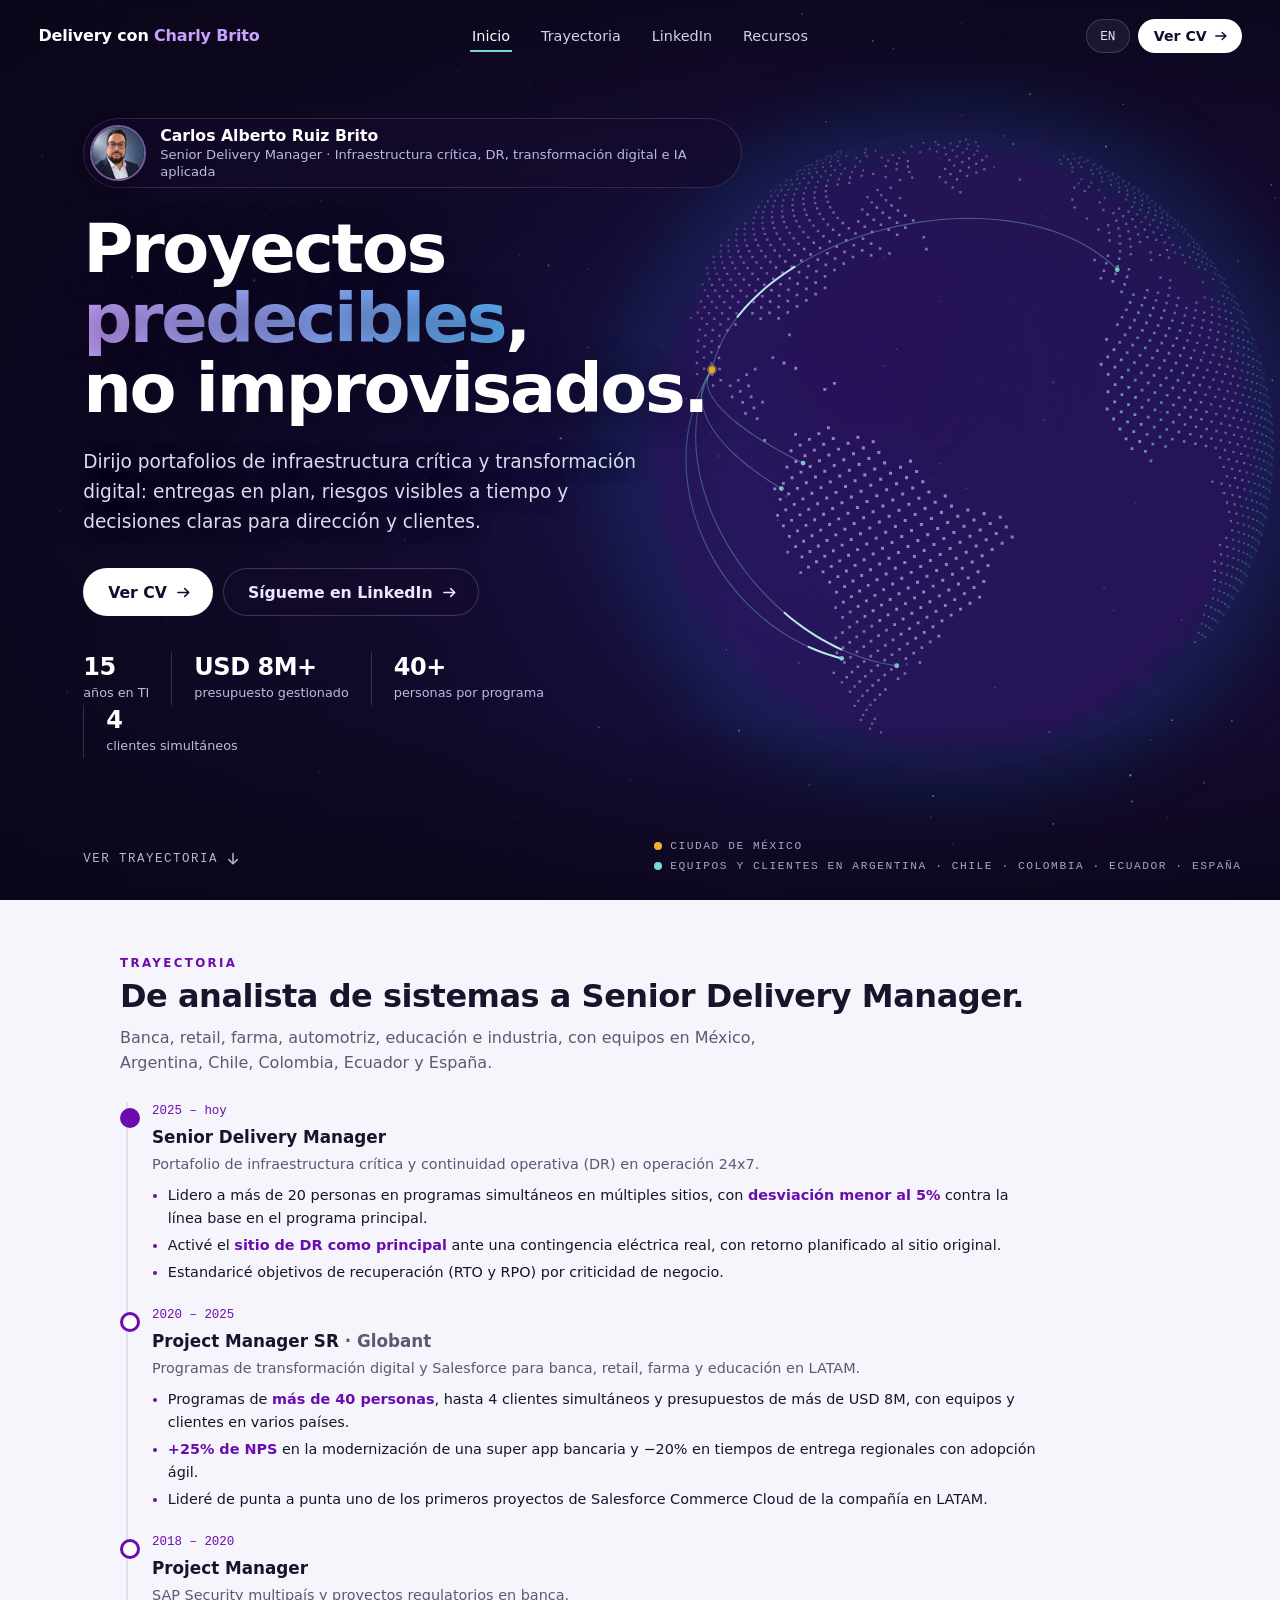
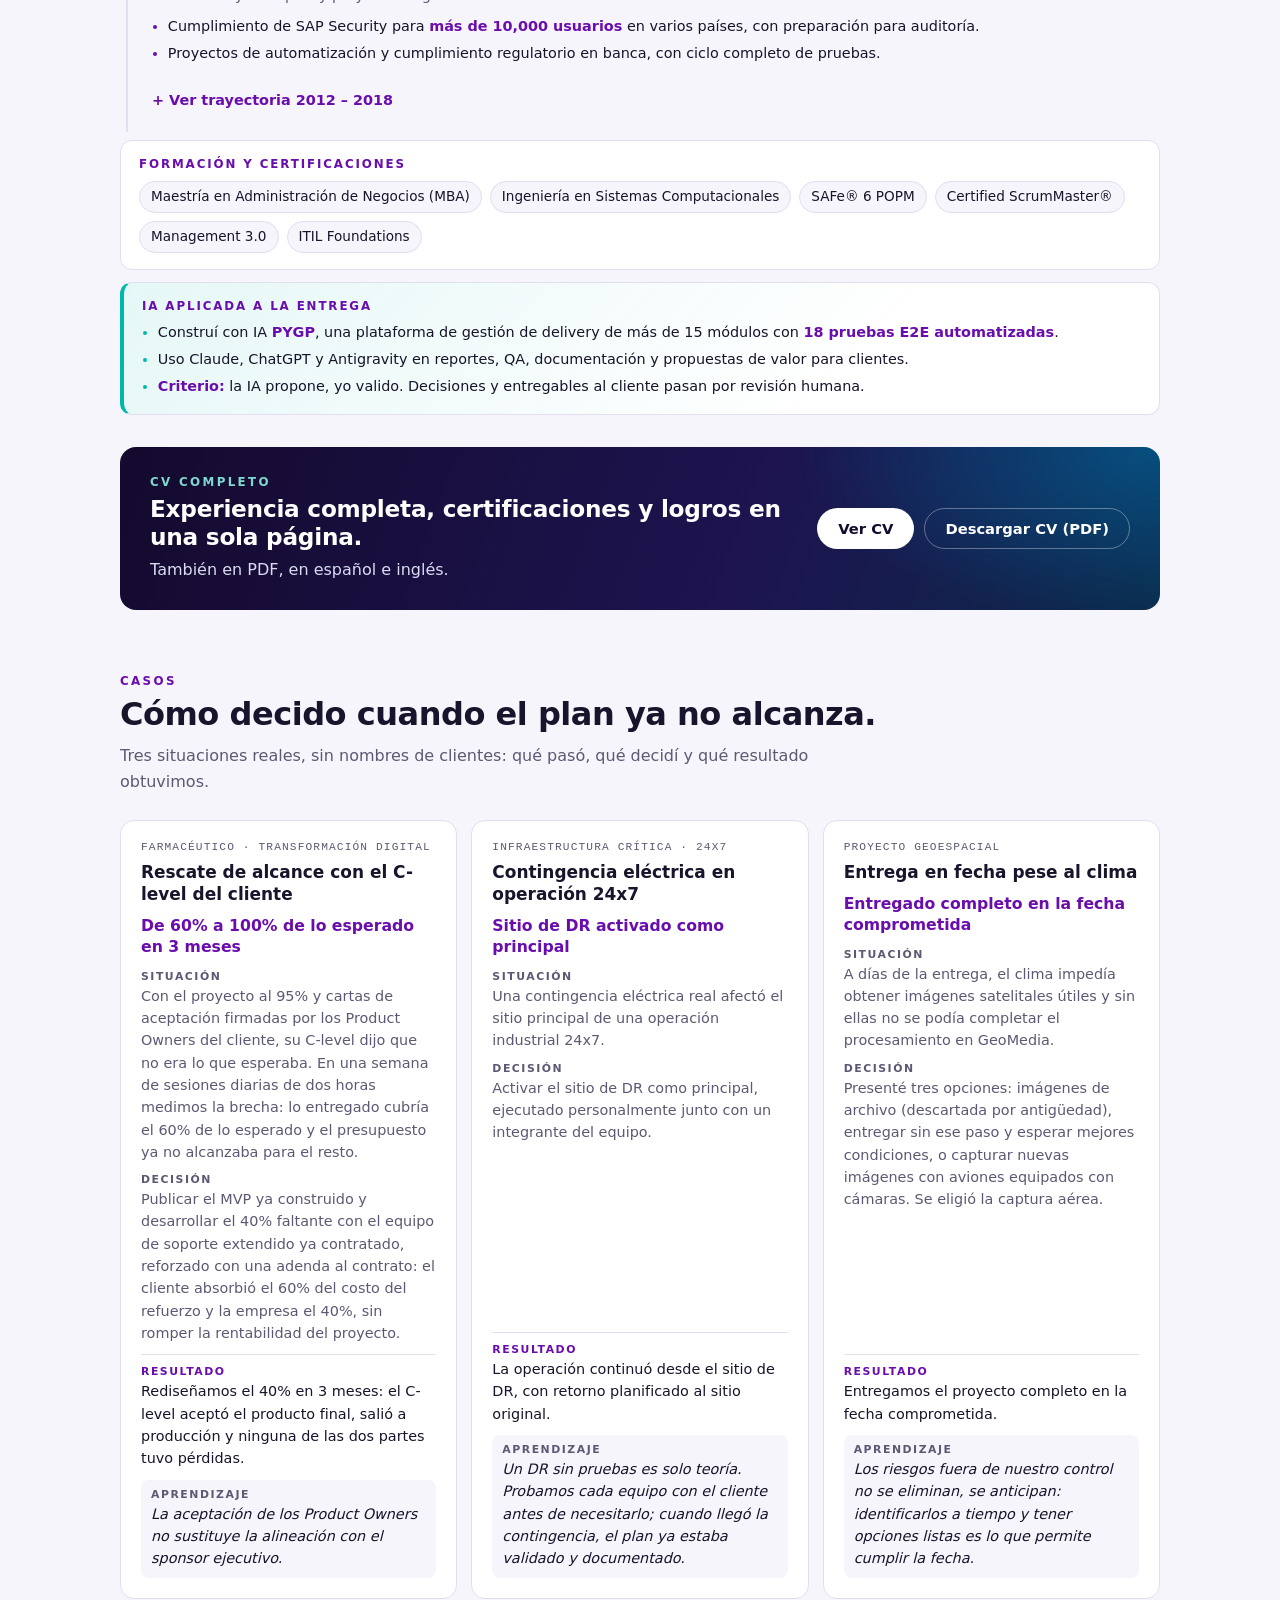
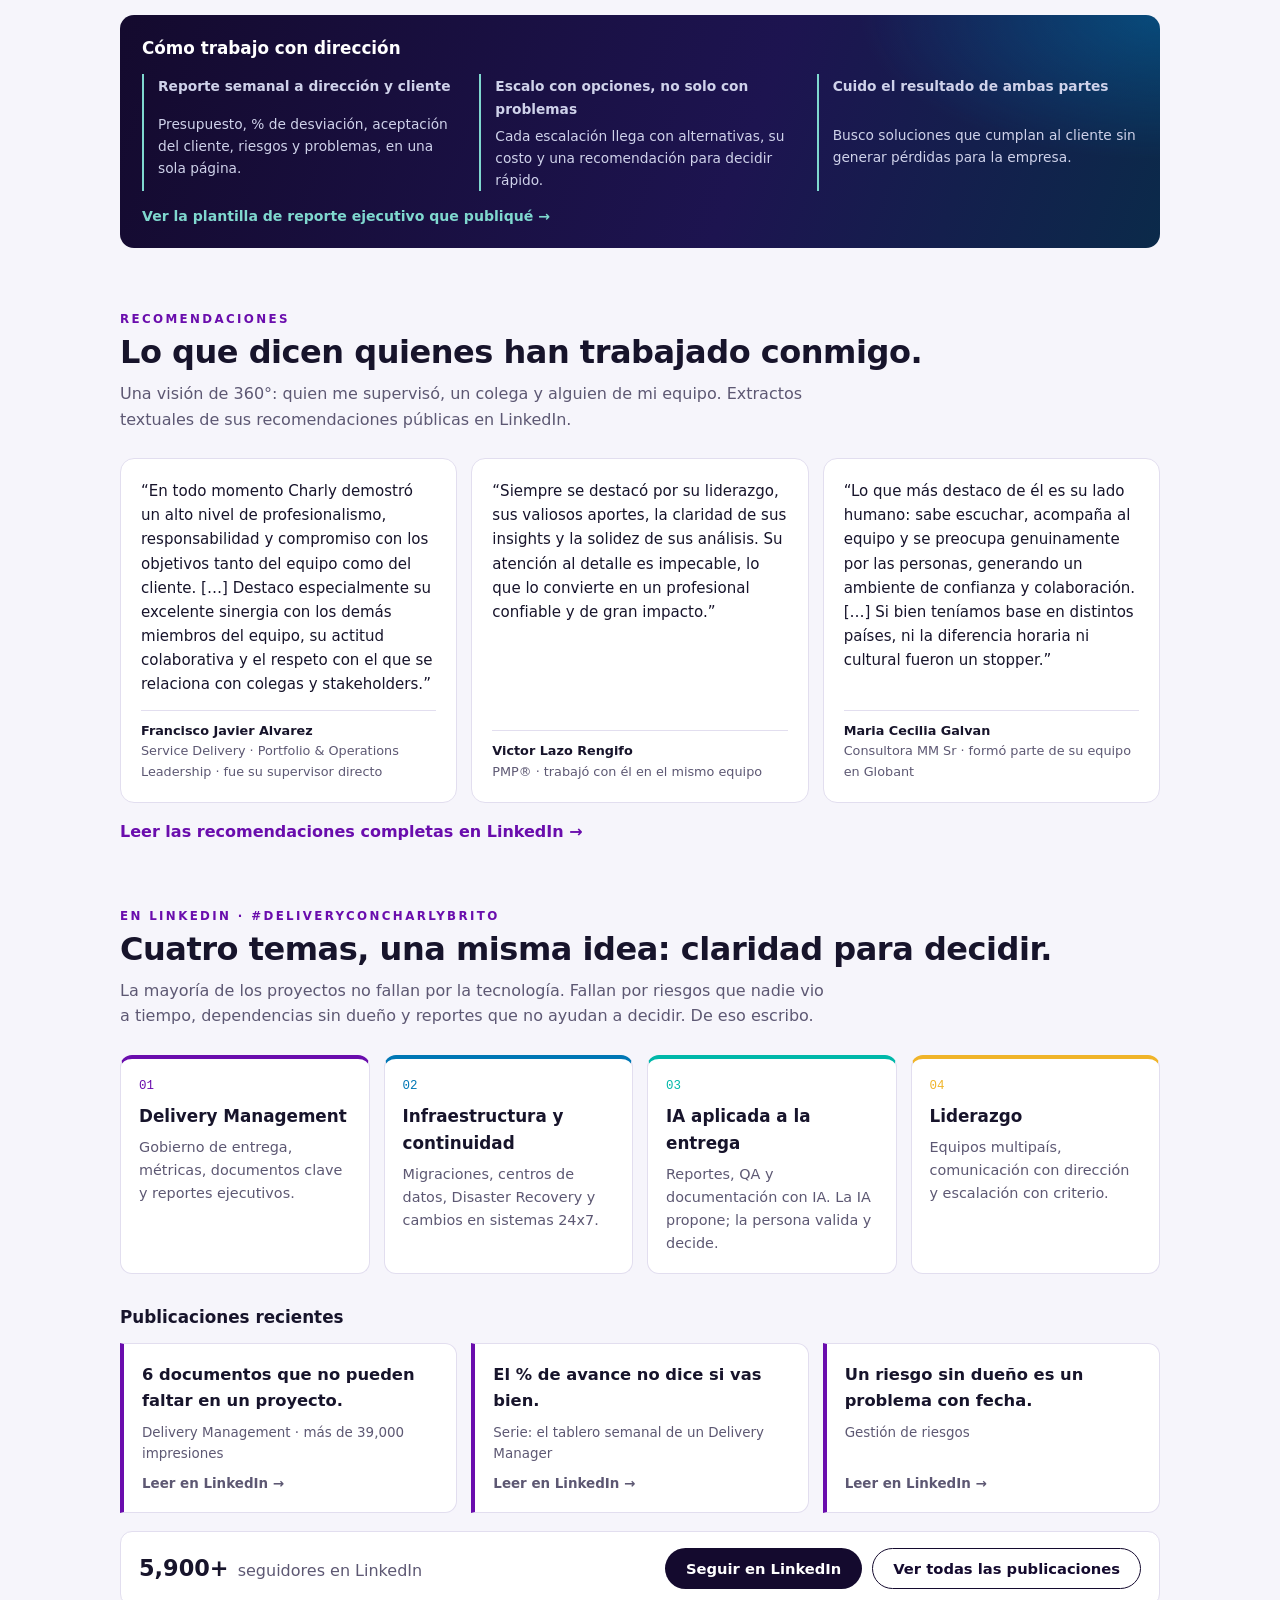
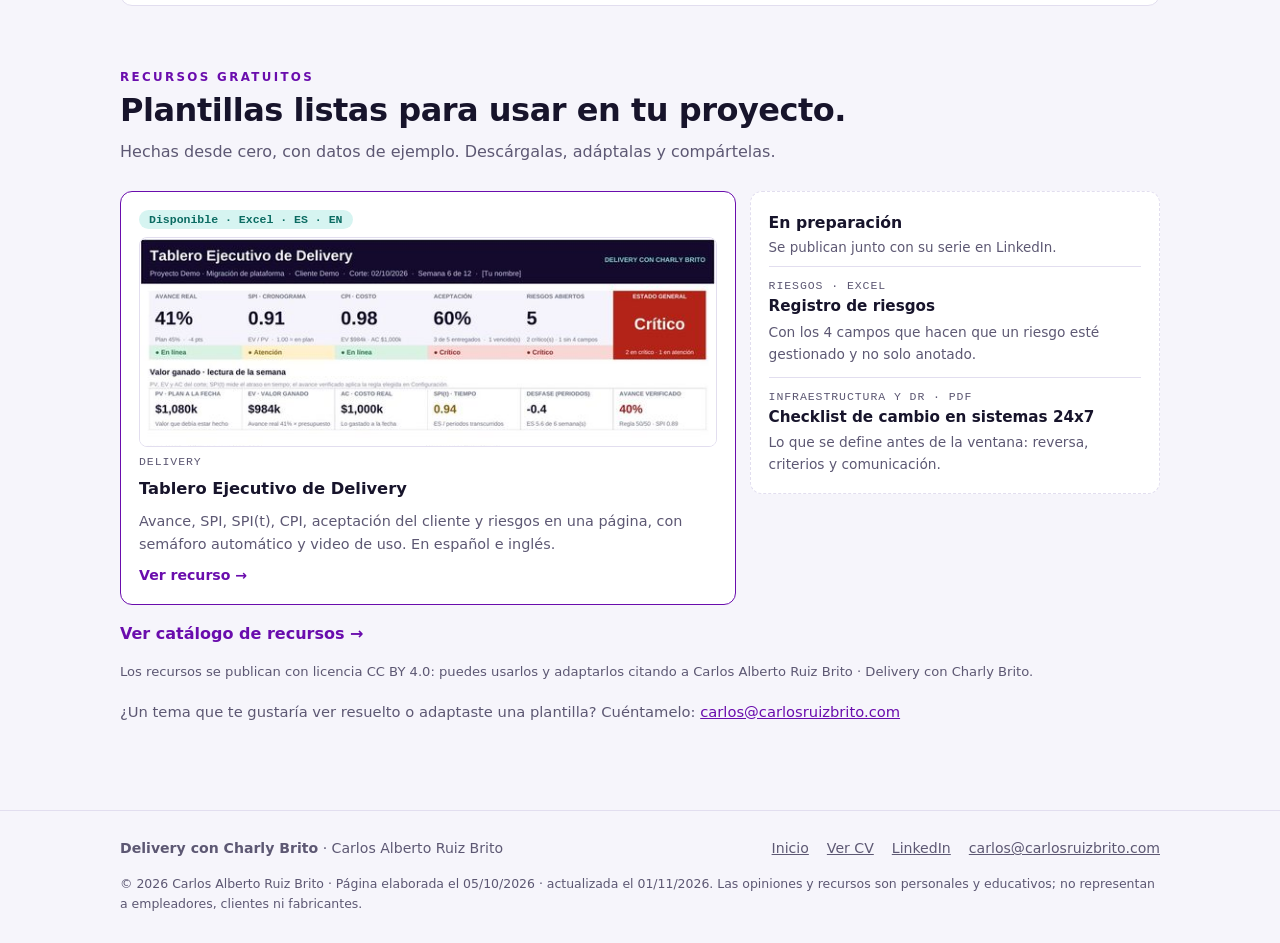
==== index.html @ 9d570eca "Inicio: enlaces directos a publicaciones recientes, seguidores 5,900+ y fechas al 01/11/2026" ====
<!doctype html>
<html lang="es">
<head>
<meta charset="utf-8">
<meta http-equiv="Content-Security-Policy" content="default-src 'self'; script-src 'self'; style-src 'self' 'unsafe-inline' https://fonts.googleapis.com; font-src https://fonts.gstatic.com; img-src 'self' data:; media-src 'self'; connect-src 'self'; object-src 'none'; base-uri 'self'; form-action 'none'; upgrade-insecure-requests">
<meta name="referrer" content="strict-origin-when-cross-origin">
<meta name="theme-color" content="#140a2e">
<meta name="viewport" content="width=device-width, initial-scale=1">
<title>Carlos Alberto Ruiz Brito · Senior Delivery Manager · Delivery con Charly Brito</title>
<meta name="description" content="Delivery con Charly Brito: prácticas de Delivery Management, infraestructura crítica e IA aplicada, por Carlos Alberto Ruiz Brito.">
<link rel="canonical" href="https://carlosruizbrito.com/">
<meta property="og:url" content="https://carlosruizbrito.com/">
<meta property="og:title" content="Carlos Alberto Ruiz Brito · Senior Delivery Manager">
<meta property="og:description" content="De analista de sistemas a Senior Delivery Manager: 15 años en TI dirigiendo infraestructura crítica, DR y transformación digital. USD 8M+ gestionados, equipos en 6 países e IA aplicada a la entrega.">
<meta property="og:type" content="website">
<meta property="og:image" content="https://carlosruizbrito.com/recursos/og-image.png">
<meta property="og:image:width" content="1200">
<meta property="og:image:height" content="627">
<meta name="twitter:card" content="summary_large_image">
<link rel="preconnect" href="https://fonts.googleapis.com"><link rel="preconnect" href="https://fonts.gstatic.com" crossorigin>
<link rel="stylesheet" href="https://fonts.googleapis.com/css2?family=Inter:wght@400;500;600;700;800&family=IBM+Plex+Mono:wght@500&display=swap">
<style>
:root{--ink:#140a2e;--ink2:#1d1450;--blue:#0b2a4a;--violet:#c9a2ff;--sky:#5fb8ff;--mint:#7fd8cf;--amber:#f0b429;
--bg:#f6f5fb;--surface:#ffffff;--fg:#17142b;--muted:#5d5873;--line:#e2deef;--accent:#6A0DAD;
--sans:"Inter",system-ui,-apple-system,"Segoe UI",sans-serif;--mono:"IBM Plex Mono",ui-monospace,Menlo,monospace}
@media (prefers-color-scheme:dark){:root:not([data-theme="light"]){--bg:#0e0a1f;--surface:#171230;--fg:#ecebf6;--muted:#a8a3c2;--line:#2b2550;--accent:#c9a2ff;color-scheme:dark}}
*{box-sizing:border-box}html[lang="es"] .en,html[lang="en"] .es{display:none!important}
body{margin:0;background:var(--bg);color:var(--fg);font-family:var(--sans);font-size:16px;line-height:1.6}
a{color:var(--accent)}
.wrap{max-width:1080px;margin:0 auto;padding-inline:20px}
.eyebrow{font:600 .74rem var(--sans);letter-spacing:.2em;text-transform:uppercase}
:focus-visible{outline:2px solid var(--amber);outline-offset:2px}
.brand{font-weight:800;letter-spacing:-.01em;color:#fff;text-decoration:none;white-space:nowrap}
.brand span{color:var(--violet)}
.ctas{display:flex;gap:10px;flex-wrap:wrap;margin-top:26px}
.btn{display:inline-block;font:600 .92rem var(--sans);padding:11px 20px;border-radius:999px;text-decoration:none;border:1px solid transparent}
.btn.p{background:#fff;color:var(--ink)}
.btn.g{border-color:rgba(255,255,255,.35);color:#fff}
.btn.d{background:var(--ink);color:#fff}
.btn.o{border-color:var(--ink);color:var(--ink)}
.cvband{margin-top:32px;display:grid;grid-template-columns:minmax(0,1fr) auto;gap:24px;align-items:center;padding:28px 30px;border-radius:16px;color:#fff;background:radial-gradient(600px 300px at 100% 0%,rgba(0,119,181,.5),transparent 60%),linear-gradient(110deg,var(--ink),var(--ink2) 60%,var(--blue))}
.sec .cvband .eyebrow{color:var(--mint)}
.cvband h3{margin:6px 0 6px;font-size:1.45rem;letter-spacing:-.01em;line-height:1.2}
.cvband p{margin:0;color:#d9dcf2;max-width:36em}
.cvband .ctas{margin-top:0;justify-content:flex-end}
@media (max-width:900px){.cvband{grid-template-columns:minmax(0,1fr);padding:22px}.cvband .ctas{justify-content:flex-start}}
.kpis{display:grid;grid-template-columns:repeat(4,minmax(0,1fr));gap:12px;margin-top:36px;position:relative}
.kpi{background:var(--surface);border:1px solid var(--line);border-radius:12px;padding:16px}
.kpi b{display:block;font-size:1.9rem;line-height:1;font-weight:800;color:var(--fg);font-variant-numeric:tabular-nums}
.kpi span{display:block;margin-top:8px;font-size:.82rem;color:var(--muted);line-height:1.35}
section{padding-block:56px 8px}
h2{font-size:clamp(1.5rem,3vw,2rem);letter-spacing:-.015em;margin:8px 0 10px;line-height:1.15}
.sec .eyebrow{color:var(--accent)}
.intro{color:var(--muted);max-width:44em;margin:0 0 26px}
.pillars{display:grid;grid-template-columns:repeat(4,minmax(0,1fr));gap:14px}
.pill{background:var(--surface);border:1px solid var(--line);border-top:4px solid var(--c);border-radius:12px;padding:18px}
.pill .n{font-family:var(--mono);font-size:.78rem;color:var(--c)}
.pill h3{margin:6px 0 6px;font-size:1.05rem}
.pill p{margin:0;font-size:.9rem;color:var(--muted)}
.tl{display:grid;border-left:2px solid var(--line);margin-left:6px}
.tl article{position:relative;padding:0 0 22px 24px}
.tl article::before{content:"";position:absolute;left:-8px;top:6px;width:14px;height:14px;border-radius:50%;background:var(--surface);border:3px solid var(--accent)}
.tl article:first-child::before{background:var(--accent)}
.tl .d{font-family:var(--mono);font-size:.78rem;color:var(--accent)}
.tl h3{margin:2px 0;font-size:1.05rem}
.tl p{margin:0;font-size:.9rem;color:var(--muted)}
.wins{display:grid;grid-template-columns:repeat(3,minmax(0,1fr));gap:12px;margin-top:22px}
.win{background:var(--surface);border:1px solid var(--line);border-radius:12px;padding:16px}
.win b{display:block;font-size:1.5rem;font-weight:800;color:var(--accent)}
.win span{font-size:.88rem;color:var(--muted)}
.tools{display:grid;grid-template-columns:repeat(3,minmax(0,1fr));gap:14px}
.tool{background:var(--surface);border:1px solid var(--line);border-radius:12px;padding:18px;display:flex;flex-direction:column;gap:8px}
.tag{align-self:flex-start;font:600 .72rem var(--mono);border-radius:999px;padding:3px 10px;background:rgba(240,180,41,.18);color:#8a5d00}
@media (prefers-color-scheme:dark){:root:not([data-theme="light"]) .tag{color:var(--amber)}}
.tool h3{margin:0;font-size:1.02rem}
.tool p{margin:0;font-size:.9rem;color:var(--muted);flex:1}
.tool.live{text-decoration:none;color:inherit;border-color:var(--accent);transition:transform .15s,box-shadow .15s}
.tool.live:hover{transform:translateY(-2px);box-shadow:0 10px 24px rgba(20,10,46,.12)}
.tag.ok{background:rgba(0,184,169,.16);color:#0b6b62}
@media (prefers-color-scheme:dark){:root:not([data-theme="light"]) .tag.ok{color:var(--mint)}}
.thumb{width:100%;height:150px;object-fit:cover;object-position:top;border-radius:8px;border:1px solid var(--line)}
.more{font-weight:600;font-size:.88rem;color:var(--accent)}
.topic{font:500 .72rem var(--mono);color:var(--muted);text-transform:uppercase;letter-spacing:.08em}
.allres{margin:16px 0 0;font-weight:600}.allres a{text-decoration:none}
.lic{font-size:.82rem;color:var(--muted);margin-top:14px}
.together{background:linear-gradient(120deg,var(--ink),var(--ink2) 60%,var(--blue));color:#fff;border-radius:16px;padding:32px;display:grid;grid-template-columns:minmax(0,1.3fr) minmax(0,1fr);gap:28px;align-items:center}
.together h2{color:#fff}
.together p{color:#d9dcf2;margin:0}
.together ul{margin:0;padding-left:1.1em;color:#d9dcf2;display:grid;gap:6px}
.posts{display:grid;grid-template-columns:repeat(3,minmax(0,1fr));gap:14px}
.post{background:var(--surface);border:1px solid var(--line);border-left:4px solid var(--accent);border-radius:0 12px 12px 0;padding:18px;text-decoration:none;color:var(--fg);display:flex;flex-direction:column;gap:8px}
.post:hover{border-color:var(--accent)}
.post q{font-weight:700;font-size:1.02rem;quotes:none}
.post span{font-size:.84rem;color:var(--muted)}
.post .go{margin-top:auto;font-weight:600;color:var(--accent)}
.follow{margin-top:18px;display:flex;flex-wrap:wrap;gap:12px 20px;align-items:center;justify-content:space-between;background:var(--surface);border:1px solid var(--line);border-radius:12px;padding:16px 18px}
.follow p{margin:0;color:var(--muted)}.follow b{font-size:1.4rem;color:var(--fg);margin-right:4px}.follow .ctas{margin-top:0}
@media (prefers-color-scheme:dark){:root:not([data-theme="light"]) .btn.d{background:var(--violet);color:var(--ink)}:root:not([data-theme="light"]) .btn.o{border-color:var(--violet);color:var(--violet)}}
footer{margin-top:64px;border-top:1px solid var(--line)}
footer .wrap{padding-block:26px;display:flex;flex-wrap:wrap;gap:14px 28px;justify-content:space-between;align-items:center;font-size:.88rem;color:var(--muted)}
footer nav{display:flex;gap:18px;flex-wrap:wrap}
footer a{color:var(--muted)}
footer a:hover{color:var(--accent)}
.legal{width:100%;font-size:.78rem}
.sub{font-size:1.05rem;margin:30px 0 12px}
.collab{margin-top:18px;font-size:.92rem;color:var(--muted)}
details.older{margin:0;padding:0 0 6px 24px;position:relative}
details.older summary{cursor:pointer;font-weight:600;font-size:.9rem;color:var(--accent);list-style:none;padding:2px 0 14px}
details.older summary::-webkit-details-marker{display:none}
details.older summary::before{content:"+ "}
details.older[open] summary::before{content:"– "}
details.older article{padding-left:0}
details.older article::before{left:-32px}
@media (max-width:900px){
 section{padding-block:36px 4px;scroll-margin-top:58px}
 .kpis{gap:8px;margin-top:16px}
 .kpi{padding:12px}.kpi b{font-size:1.45rem}.kpi span{font-size:.76rem}
 .intro{margin-bottom:16px;font-size:.95rem}
 .hs{display:grid!important;grid-auto-flow:column;grid-auto-columns:82%;grid-template-columns:none!important;overflow-x:auto;scroll-snap-type:x mandatory;gap:12px;padding-bottom:10px;margin-inline:-20px;padding-inline:20px;scroll-padding-inline:20px;scrollbar-width:thin}
 .hs>*{scroll-snap-align:start}
 .hs+.swipe,.swipe{display:block}
 .cvband h3{font-size:1.15rem}
 footer{margin-top:40px}
}
@media (max-width:900px){.together{grid-template-columns:minmax(0,1fr)}.kpis{grid-template-columns:repeat(2,minmax(0,1fr))}.pillars{grid-template-columns:repeat(2,minmax(0,1fr))}.tools,.posts,.wins{grid-template-columns:minmax(0,1fr)}}
@media (max-width:480px){.pillars{grid-template-columns:minmax(0,1fr)}}

/* Transiciones entre páginas (View Transitions) · respeta "reducir movimiento" */
@media (prefers-reduced-motion:no-preference){
@view-transition{navigation:auto}
::view-transition-old(root),::view-transition-new(root){animation-duration:.28s}
::view-transition-group(marca),::view-transition-group(tablero){animation-duration:.38s;animation-timing-function:cubic-bezier(.2,.7,.2,1)}
}
.brand{view-transition-name:marca}
.thumb[src$="tablero-miniatura.jpg"],.thumb[src$="tablero-miniatura-en.jpg"],.thumb[src$="tablero-vista-previa.jpg"],.thumb[src$="tablero-vista-previa-en.jpg"]{view-transition-name:tablero}
/* Aparición de secciones al hacer scroll (solo con JS y sin "reducir movimiento") */
@media (prefers-reduced-motion:no-preference){
html.rv .sec{opacity:0;transform:translateY(12px);transition:opacity .45s ease,transform .45s ease}
html.rv .sec.vis{opacity:1;transform:none}
}

/* Navegación única del sitio: página actual marcada */
.mnav{display:none}
@media (max-width:900px){
 .mnav{display:flex;gap:8px;position:sticky;top:0;z-index:20;overflow-x:auto;padding:10px 16px;background:rgba(20,10,46,.94);backdrop-filter:blur(8px);scrollbar-width:none}
 .mnav::-webkit-scrollbar{display:none}
 .mnav a{flex:none;font:600 .85rem var(--sans);color:#e6e3ff;text-decoration:none;padding:7px 14px;border-radius:999px;border:1px solid rgba(255,255,255,.22)}
 .mnav a.cvb{background:#fff;color:var(--ink);border-color:#fff}
 .mnav a[aria-current]{background:rgba(127,216,207,.18);border-color:var(--mint);color:#fff}
 .mnav a.cvb[aria-current]{background:#fff;color:var(--ink);box-shadow:0 0 0 2px var(--mint)}
}

/* Recursos: disponibles destacados + lista compacta "En preparación" */
.resgrid{display:grid;grid-template-columns:minmax(0,1.5fr) minmax(0,1fr);gap:14px;align-items:start}
.feat{display:grid;grid-template-columns:repeat(auto-fit,minmax(260px,1fr));gap:14px}
.feat .thumb{height:210px}
.soon{background:var(--surface);border:1px dashed var(--line);border-radius:12px;padding:18px 18px 6px}
.soon h3{margin:0 0 2px;font-size:.98rem}
.soon .note{margin:0 0 8px;font-size:.84rem;color:var(--muted)}
.soon ul{list-style:none;margin:0;padding:0}
.soon li{padding:12px 0;border-top:1px solid var(--line);display:grid;gap:2px}
.soon li b{font-size:.95rem}
.soon li .d{font-size:.86rem;color:var(--muted)}
@media (max-width:900px){.resgrid{grid-template-columns:minmax(0,1fr)}}
.skip{position:absolute;left:12px;top:-60px;z-index:100;background:#fff;color:#140a2e;font-weight:700;padding:10px 14px;border-radius:8px;text-decoration:none}.skip:focus{top:12px}
a,button{touch-action:manipulation}

/* ===== Hero a pantalla completa · globo de entrega ===== */
.hero{position:relative;min-height:100svh;display:flex;flex-direction:column;overflow:hidden;color:#fff;background:radial-gradient(120% 90% at 50% 55%,#1d1450 0%,#140a2e 52%,#0a0618 100%)}
@supports not (min-height:100svh){.hero{min-height:100vh}}
.globe{position:absolute;inset:0;width:100%;height:100%;display:block;pointer-events:none}
.hero-shade{position:absolute;inset:0;pointer-events:none;background:radial-gradient(ellipse 44% 30% at 50% 50%,rgba(10,6,24,.66),rgba(10,6,24,0) 72%),linear-gradient(180deg,rgba(10,6,24,.6),rgba(10,6,24,0) 16%,rgba(10,6,24,0) 78%,rgba(10,6,24,.75))}
.topbar{position:relative;z-index:3;display:flex;align-items:center;height:72px;padding-inline:clamp(20px,3vw,40px)}
.navlinks{position:absolute;left:50%;top:50%;transform:translate(-50%,-50%);display:flex;align-items:center;gap:clamp(18px,2.1vw,30px)}
.navlinks a{font:500 .9rem var(--sans);color:#cfd2ea;text-decoration:none;padding:8px 2px;transition:color .18s ease,box-shadow .18s ease}
.navlinks a:hover{color:#fff}
.navlinks a[aria-current]{color:#fff;box-shadow:inset 0 -2px 0 var(--mint)}
.nav-actions{margin-left:auto;display:flex;align-items:center;gap:8px}
.lang{height:34px;min-width:44px;padding:0 12px;border-radius:999px;background:rgba(255,255,255,.06);border:1px solid rgba(255,255,255,.16);color:#e6e3ff;font:500 .8rem var(--mono);cursor:pointer;transition:background-color .18s ease,border-color .18s ease}
.lang:hover{background:rgba(255,255,255,.12);border-color:rgba(255,255,255,.28)}
.cta{display:inline-flex;align-items:center;justify-content:center;gap:8px;font:600 .88rem var(--sans);text-decoration:none;white-space:nowrap;border-radius:999px;border:1px solid transparent;cursor:pointer;transition:background-color .18s ease,border-color .18s ease,transform .16s cubic-bezier(.2,.8,.2,1)}
.cta:active{transform:scale(.97)}
.cta-sm{height:34px;padding:0 14px 0 15px}
.cta-lg{height:48px;padding:0 22px 0 24px;font-size:.98rem;gap:10px}
.cta-light{background:#fff;color:var(--ink)}
.cta-light:hover{background:#ece6ff}
.cta-ghost{background:rgba(20,10,46,.55);color:#ece9ff;border-color:rgba(255,255,255,.18);-webkit-backdrop-filter:blur(6px);backdrop-filter:blur(6px)}
.cta-ghost:hover{background:rgba(20,10,46,.78);border-color:rgba(255,255,255,.32)}
.arw{width:12px;height:10px;flex:none;display:block}
.cta-lg .arw{width:13px;height:11px}
.burger{display:none;width:44px;height:36px;align-items:center;justify-content:center;border-radius:999px;background:rgba(255,255,255,.06);border:1px solid rgba(255,255,255,.16);cursor:pointer;padding:0}
.burger span{display:block;width:16px;height:1.5px;background:#ececf6;border-radius:2px;position:relative}
.burger span::before,.burger span::after{content:"";position:absolute;left:0;width:16px;height:1.5px;background:#ececf6;border-radius:2px}
.burger span::before{top:-5px}.burger span::after{top:5px}
.menu{display:none}
@keyframes menuIn{from{opacity:0;transform:translateY(-6px) scale(.985)}to{opacity:1;transform:none}}
.hero-inner{position:relative;z-index:2;flex:1;display:flex;flex-direction:column;align-items:center;justify-content:center;text-align:center;padding:12px 20px 104px}
.byline{display:inline-flex;align-items:center;gap:10px;margin:0 0 26px;padding:4px 16px 4px 4px;border-radius:999px;background:rgba(20,10,46,.6);border:1px solid rgba(255,255,255,.13);font-size:.85rem;color:#cfd2ea;-webkit-backdrop-filter:blur(6px);backdrop-filter:blur(6px)}
.byline img{width:30px;height:30px;border-radius:50%;object-fit:cover;flex:none}
.byline b{color:#fff;font-weight:600}
.hero h1{margin:0;font-weight:700;font-size:clamp(2.6rem,1.1rem + 5.2vw,6.1rem);line-height:1.02;letter-spacing:-.035em;text-shadow:0 2px 30px rgba(10,6,24,.5)}
.hero h1 em{font-style:normal;background:linear-gradient(90deg,var(--violet),var(--sky));-webkit-background-clip:text;background-clip:text;color:transparent}
.ln,.ln-i{display:block}
.hero .sub{margin:24px auto 0;max-width:36em;font-size:clamp(1rem,.92rem + .3vw,1.18rem);line-height:1.6;color:#d9dcf2;text-shadow:0 1px 16px rgba(10,6,24,.6)}
.hero .ctas{margin-top:32px;display:flex;gap:10px;justify-content:center;flex-wrap:wrap}
.hero-foot{position:absolute;z-index:2;left:20px;right:20px;bottom:24px;margin:0;display:flex;justify-content:center;align-items:center;gap:8px 18px;flex-wrap:wrap;font:500 .7rem var(--mono);letter-spacing:.14em;text-transform:uppercase;color:rgba(217,220,242,.75)}
.hero-foot span{display:inline-flex;align-items:center;gap:8px}
.hero-foot i{width:8px;height:8px;border-radius:50%;flex:none}
.hero-foot .h i{background:var(--amber)}.hero-foot .c i{background:var(--mint)}
@media (max-width:1000px){
 .navlinks,.nav-actions .navcv{display:none}
 .burger{display:inline-flex}
 .menu{position:absolute;top:64px;right:clamp(20px,3vw,40px);width:min(320px,calc(100vw - 40px));background:rgba(14,9,32,.92);-webkit-backdrop-filter:blur(20px);backdrop-filter:blur(20px);border:1px solid rgba(255,255,255,.1);border-radius:18px;padding:8px;flex-direction:column;box-shadow:0 24px 60px rgba(0,0,0,.55);transform-origin:top right;z-index:6}
 .menu.open{display:flex;animation:menuIn .18s ease both}
 .menu a{color:#e6e3ff;text-decoration:none;font:500 .98rem var(--sans);padding:12px 14px;border-radius:12px;transition:background-color .18s ease}
 .menu a:hover,.menu a[aria-current]{background:rgba(255,255,255,.07);color:#fff}
 .menu .divider{height:1px;background:rgba(255,255,255,.09);margin:6px 12px}
 .menu .m-cv{display:flex;align-items:center;justify-content:center;gap:9px;background:#fff;color:var(--ink);margin:4px 4px 2px;font-weight:600}
 .menu .m-cv:hover{background:#ece6ff;color:var(--ink)}
}
@media (max-width:560px){
 .topbar{height:60px}
 .brand{font-size:.95rem}
 .menu{top:54px;left:16px;right:16px;width:auto}
 .hero-inner{padding:8px 20px 112px}
 .byline{font-size:.78rem;margin-bottom:20px}
 .hero h1{font-size:clamp(2.1rem,calc((100vw - 40px)/8.4),3.4rem);line-height:1.04;letter-spacing:-.03em}
 .hero .sub{margin-top:18px}
 .hero .sub br{display:none}
 .hero .ctas{margin-top:26px;width:100%;max-width:340px}
 .hero .ctas .cta-lg{flex:1 1 100%;height:50px}
 .hero-foot{bottom:18px;gap:6px 14px;font-size:.64rem;letter-spacing:.1em}
}
@media (max-height:520px) and (orientation:landscape){
 .hero-inner{padding-bottom:64px}.byline{display:none}.hero-foot{display:none}
 .hero h1{font-size:clamp(1.9rem,5.2vw,2.6rem)}
 .hero-inner{padding-top:12px}
}
@media (max-width:360px){.brand{font-size:.84rem}.nav-actions{gap:6px}.lang{min-width:40px;padding:0 10px}.burger{width:40px}.topbar{padding-inline:14px}}


/* Composición: escritorio asimétrico (texto a la izquierda, globo completo a la derecha); tablet y celular centrados */
.hero-foot .short{display:none}
.hero .sub{text-wrap:pretty}
.hero h1{text-wrap:balance}
@media (min-width:1001px){
 .hero-shade{background:linear-gradient(90deg,rgba(10,6,24,.78) 0%,rgba(10,6,24,.5) 34%,rgba(10,6,24,0) 58%),linear-gradient(180deg,rgba(10,6,24,.55),rgba(10,6,24,0) 16%,rgba(10,6,24,0) 80%,rgba(10,6,24,.7))}
 .hero-inner{align-items:flex-start;text-align:left;width:min(780px,58vw);padding:0 0 96px clamp(40px,6.5vw,104px)}
 .hero h1{font-size:clamp(3.4rem,1rem + 4.1vw,5.8rem)}
 .hero .sub{margin-left:0;max-width:31em}
 .hero .ctas{justify-content:flex-start}
 .hero-foot{left:auto;right:clamp(20px,3vw,40px);bottom:28px;flex-direction:column;align-items:flex-start;gap:8px}
}
@media (max-width:1000px){
 .hero-inner{justify-content:flex-start;padding-top:clamp(28px,7vh,80px)}
 .hero-shade{background:linear-gradient(180deg,rgba(10,6,24,.55),rgba(10,6,24,.35) 40%,rgba(10,6,24,0) 62%,rgba(10,6,24,.55))}
}
@media (max-width:560px){
 .byline{border-radius:18px;padding:5px 14px 5px 5px;text-align:left}
 .byline .who{display:flex;flex-direction:column;line-height:1.25}
 .byline .sep{display:none}
 .byline .role{font-size:.74rem;color:#b9bce0}
 .hero-foot .long{display:none}.hero-foot .short{display:inline}
 .hero-foot{flex-wrap:nowrap;font-size:.68rem}
}


/* Línea de nombre en dos niveles y cifras clave dentro del hero */
.byline{border-radius:20px;padding:5px 18px 5px 5px;text-align:left}
.byline .who{display:flex;flex-direction:column;line-height:1.3}
.byline .role{font-size:.78rem;color:#b9bce0}
.byline{gap:14px;padding:6px 22px 6px 6px;border-radius:999px}
.byline img{width:56px;height:56px;border:2px solid rgba(201,162,255,.55);box-shadow:0 4px 16px rgba(10,6,24,.5)}
.byline b{font-size:.98rem}
.byline .role{font-size:.82rem}
@media (max-width:560px){.byline{gap:12px;padding:5px 16px 5px 5px}.byline img{width:48px;height:48px}.byline b{font-size:.9rem}.byline .role{font-size:.76rem}}
.stats{display:flex;flex-wrap:wrap;gap:0;margin:36px 0 0;padding:0}
.stats div{padding:2px 22px;border-left:1px solid rgba(255,255,255,.16)}
.stats div:first-child{border-left:0}
.stats dt{font:700 1.5rem/1.1 var(--sans);color:#fff;font-variant-numeric:tabular-nums;letter-spacing:-.02em}
.stats dd{margin:2px 0 0;font-size:.8rem;color:#b9bce0;white-space:nowrap}
@media (min-width:1001px){.stats div:first-child{padding-left:0}}
@media (max-width:1000px){.stats{justify-content:center;padding:12px 6px;border-radius:16px;background:rgba(14,9,32,.72);border:1px solid rgba(255,255,255,.12);-webkit-backdrop-filter:blur(8px);backdrop-filter:blur(8px)}}
@media (max-width:400px){.byline .spec{display:none}}
@media (max-width:560px){
 .stats{display:grid;grid-template-columns:repeat(2,minmax(0,1fr));row-gap:12px;width:100%;max-width:360px;margin-top:22px}
 .stats div{padding:0 6px;text-align:center}
 .stats div:nth-child(3){border-left:0}
 .stats dt{font-size:1.25rem}.stats dd{font-size:.74rem;white-space:normal;line-height:1.25}
 .hero-foot{display:none}
 .hero-inner{padding-bottom:40px}
}
html.anim .stats{opacity:0}
html.anim.go .stats{animation:liftIn .6s var(--e-soft) .66s both}
@media (prefers-reduced-motion:reduce){html.anim .stats{opacity:1}}


/* Trayectoria en la misma página: logros por rol y credenciales */
.tl h3 .org{font-weight:600;color:var(--muted)}
.tl .ach{margin:8px 0 0;padding-left:1.1em;display:grid;gap:4px;font-size:.9rem;color:var(--fg);max-width:62em}
.tl .ach li::marker{color:var(--accent)}
.tl .ach b{color:var(--accent);font-weight:700}
.creds{margin-top:8px;padding:16px 18px;background:var(--surface);border:1px solid var(--line);border-radius:12px;display:flex;flex-wrap:wrap;align-items:center;gap:10px 18px}
.creds-t{margin:0;font:600 .74rem var(--sans);letter-spacing:.16em;text-transform:uppercase;color:var(--accent)}
.creds ul{list-style:none;margin:0;padding:0;display:flex;flex-wrap:wrap;gap:8px}
.creds li{font-size:.85rem;padding:4px 11px;border:1px solid var(--line);border-radius:999px;background:var(--bg)}
.aiband{margin-top:12px;padding:16px 18px;border-radius:12px;background:linear-gradient(135deg,rgba(0,184,169,.10),transparent 70%),var(--surface);border:1px solid var(--line);border-left:4px solid #00B8A9}
.aiband ul{margin:8px 0 0;padding-left:1.1em;display:grid;gap:4px;font-size:.9rem}
.aiband li::marker{color:#00B8A9}.aiband b{color:var(--accent)}
/* Indicador para bajar a la trayectoria */
.scrollcue{position:absolute;z-index:2;left:clamp(40px,6.5vw,104px);bottom:28px;display:inline-flex;align-items:center;gap:8px;font:500 .78rem var(--mono);letter-spacing:.12em;text-transform:uppercase;color:rgba(217,220,242,.82);text-decoration:none;padding:6px 0}
.scrollcue:hover{color:#fff}
.scrollcue svg{width:14px;height:14px}
@media (prefers-reduced-motion:no-preference){.scrollcue svg{animation:cue 2.4s ease-in-out 2.4s infinite}}
@keyframes cue{0%,60%,100%{transform:none}30%{transform:translateY(3px)}}
@media (max-width:1000px){.scrollcue{left:50%;transform:translateX(-50%);bottom:16px}}
@media (max-height:520px) and (orientation:landscape){.scrollcue{display:none}}
html.anim .scrollcue{opacity:0}
html.anim.go .scrollcue{animation:fadeIn .5s ease .7s both}
@media (prefers-reduced-motion:reduce){html.anim .scrollcue{opacity:1}}


/* Casos, trabajo con dirección y recomendaciones */
.cases{display:grid;grid-template-columns:repeat(3,minmax(0,1fr));gap:14px}
.case{background:var(--surface);border:1px solid var(--line);border-radius:14px;padding:20px;display:flex;flex-direction:column;gap:8px}
.case-sector{font:500 .7rem var(--mono);color:var(--muted);text-transform:uppercase;letter-spacing:.1em}
.case h3{margin:0;font-size:1.06rem;line-height:1.3}
.case-fig{margin:2px 0 4px;font-weight:700;font-size:.98rem;color:var(--accent);line-height:1.35}
.case dl{margin:0;display:flex;flex-direction:column;gap:10px;flex:1}
.case dt{font:600 .68rem var(--sans);letter-spacing:.14em;text-transform:uppercase;color:var(--muted)}
.case dd{margin:2px 0 0;font-size:.9rem;color:var(--muted);line-height:1.55}
.case .res{border-top:1px solid var(--line);padding-top:10px;margin-top:auto}
.case .res dt{color:var(--accent)}.case .res dd{color:var(--fg)}
.exec{margin-top:16px;padding:20px 22px;border-radius:14px;background:radial-gradient(500px 240px at 100% 0%,rgba(0,119,181,.45),transparent 60%),linear-gradient(110deg,var(--ink),var(--ink2) 60%,var(--blue));color:#fff}
.exec h3{margin:0 0 12px;font-size:1.05rem}
.exec ul{list-style:none;margin:0;padding:0;display:grid;grid-template-columns:repeat(3,minmax(0,1fr));gap:16px}
.exec li{display:grid;gap:4px;padding-left:14px;border-left:2px solid var(--mint)}
.exec li b{font-size:.92rem}.exec li span{font-size:.86rem;color:#cfd2ea}
.exec-link{display:inline-block;margin-top:14px;font-weight:600;font-size:.88rem;color:var(--mint);text-decoration:none}
.exec-link:hover{color:#fff}
.case .lesson{background:var(--bg);border-radius:8px;padding:8px 10px}
.case .lesson dd{color:var(--fg);font-style:italic}
.quotes{display:grid;grid-template-columns:repeat(3,minmax(0,1fr));gap:14px}
.quote{margin:0;background:var(--surface);border:1px solid var(--line);border-radius:14px;padding:20px;display:flex;flex-direction:column;gap:14px}
.quote blockquote{margin:0;font-size:.94rem;line-height:1.6;color:var(--fg)}
.quote figcaption{margin-top:auto;font-size:.8rem;color:var(--muted);border-top:1px solid var(--line);padding-top:10px}
.quote figcaption b{color:var(--fg);font-weight:600}
@media (max-width:900px){.cases,.quotes,.exec ul{grid-template-columns:minmax(0,1fr)}}

/* ===== Entrada (una vez por visita; js/arranque.js la arma y la retira) ===== */
:root{--e-reveal:cubic-bezier(.16,1,.3,1);--e-soft:cubic-bezier(.25,.8,.3,1)}
html.anim .ln{overflow:hidden;padding-top:.14em;margin-top:-.14em;padding-bottom:.08em;margin-bottom:-.08em}
html.anim .ln-i{transform:translateY(105%)}
html.anim .brand,html.anim .navlinks a,html.anim .nav-actions>*,html.anim .byline,html.anim .hero .sub,html.anim .hero .ctas .cta,html.anim .hero-foot{opacity:0}
html.anim .ln-i,html.anim .hero .sub,html.anim .hero .ctas .cta,html.anim .byline{will-change:transform,opacity}
@keyframes lineRise{from{transform:translateY(105%)}to{transform:translateY(0)}}
@keyframes subIn{from{opacity:0;transform:translateY(12px);filter:blur(4px)}to{opacity:1;transform:none;filter:blur(0)}}
@keyframes pillIn{from{opacity:0;transform:translateY(8px) scale(.97)}to{opacity:1;transform:none}}
@keyframes liftIn{from{opacity:0;transform:translateY(8px)}to{opacity:1;transform:none}}
@keyframes fadeIn{from{opacity:0}to{opacity:1}}
html.anim.go .byline{animation:liftIn .55s var(--e-soft) .02s both}
html.anim.go .ln-i{animation:lineRise .9s var(--e-reveal) both}
html.anim.go .ln:nth-child(1) .ln-i{animation-delay:.08s}
html.anim.go .ln:nth-child(2) .ln-i{animation-delay:.15s}
html.anim.go .ln:nth-child(3) .ln-i{animation-delay:.22s}
html.anim.go .brand{animation:liftIn .5s var(--e-soft) .3s both}
html.anim.go .navlinks a{animation:liftIn .5s var(--e-soft) both}
html.anim.go .navlinks a:nth-child(1){animation-delay:.34s}
html.anim.go .navlinks a:nth-child(2){animation-delay:.38s}
html.anim.go .navlinks a:nth-child(3){animation-delay:.42s}
html.anim.go .navlinks a:nth-child(4){animation-delay:.46s}
html.anim.go .nav-actions>*{animation:pillIn .5s var(--e-soft) .48s both}
html.anim.go .hero .sub{animation:subIn .7s var(--e-reveal) .36s both}
html.anim.go .hero .ctas .cta-light{animation:pillIn .6s var(--e-reveal) .52s both}
html.anim.go .hero .ctas .cta-ghost{animation:pillIn .6s var(--e-reveal) .58s both}
html.anim.go .hero-foot{animation:fadeIn .5s ease .6s both}
@media (max-width:560px){html.anim.go .hero .sub{animation-name:liftIn}html.anim.go .ln-i{animation-duration:.8s}}
@media (prefers-reduced-motion:reduce){
 html.anim .ln{overflow:visible;padding:0;margin:0}html.anim .ln-i{transform:none}
 html.anim .brand,html.anim .navlinks a,html.anim .nav-actions>*,html.anim .byline,html.anim .hero .sub,html.anim .hero .ctas .cta,html.anim .hero-foot{opacity:1}
 .cta,.lang,.navlinks a,.menu.open{transition:none;animation:none}
}
</style>
<script src="js/arranque.js"></script>
<link rel="icon" href="favicon.ico" sizes="any">
<link rel="icon" type="image/png" href="favicon.png">
<link rel="apple-touch-icon" href="apple-touch-icon.png">
</head>
<body>
<a class="skip" href="#contenido"><span class="es">Saltar al contenido</span><span class="en">Skip to content</span></a>
<header class="hero" id="top">
  <canvas class="globe" id="globo" aria-hidden="true"></canvas>
  <div class="hero-shade" aria-hidden="true"></div>
  <div class="topbar">
    <a class="brand" href="./">Delivery con <span>Charly Brito</span></a>
    <nav class="navlinks" aria-label="Principal"><a href="./" aria-current="page"><span class="es">Inicio</span><span class="en">Home</span></a><a href="#trayectoria"><span class="es">Trayectoria</span><span class="en">Career</span></a><a href="#linkedin">LinkedIn</a><a href="recursos/"><span class="es">Recursos</span><span class="en">Resources</span></a></nav>
    <div class="nav-actions">
      <button type="button" class="lang" id="lang" lang="en" aria-label="EN · View in English">EN</button>
      <a class="cta cta-sm cta-light navcv" href="cv.html"><span class="es">Ver CV</span><span class="en">View CV</span><svg class="arw" viewBox="0 0 12 10" fill="none" aria-hidden="true"><path d="M0.8 5h10M7.1 1.4 10.9 5l-3.8 3.6" stroke="currentColor" stroke-width="1.35" stroke-linecap="round" stroke-linejoin="round"/></svg></a>
      <button type="button" class="burger" id="burger" aria-label="Abrir menú" aria-expanded="false" aria-controls="menu"><span></span></button>
    </div>
  </div>
  <nav class="menu" id="menu" aria-label="Menú"><a href="./" aria-current="page"><span class="es">Inicio</span><span class="en">Home</span></a><a href="#trayectoria"><span class="es">Trayectoria</span><span class="en">Career</span></a><a href="#linkedin">LinkedIn</a><a href="recursos/"><span class="es">Recursos</span><span class="en">Resources</span></a><div class="divider"></div><a class="m-cv" href="cv.html"><span class="es">Ver CV</span><span class="en">View CV</span><svg class="arw" viewBox="0 0 12 10" fill="none" aria-hidden="true"><path d="M0.8 5h10M7.1 1.4 10.9 5l-3.8 3.6" stroke="currentColor" stroke-width="1.35" stroke-linecap="round" stroke-linejoin="round"/></svg></a></nav>
  <div class="hero-inner">
    <p class="byline"><img src="foto-carlos.jpg" alt="" width="56" height="56"><span class="who"><b>Carlos Alberto Ruiz Brito</b><span class="role">Senior Delivery Manager<span class="spec"> · <span class="es">Infraestructura crítica, DR, transformación digital e IA aplicada</span><span class="en">Critical infrastructure, DR, digital transformation and applied AI</span></span></span></span></p>
    <h1><span class="ln"><span class="ln-i"><span class="es">Proyectos</span><span class="en"><em>Predictable</em></span></span></span><span class="ln"><span class="ln-i"><span class="es"><em>predecibles</em>,</span><span class="en">projects,</span></span></span><span class="ln"><span class="ln-i"><span class="es">no&nbsp;improvisados.</span><span class="en">not&nbsp;improvised.</span></span></span></h1>
    <p class="sub"><span class="es">Dirijo portafolios de infraestructura crítica y transformación digital: entregas en plan, riesgos visibles a tiempo y decisiones claras para dirección y clientes.</span><span class="en">I lead critical infrastructure and digital transformation portfolios: on-plan delivery, risks surfaced early and clear decisions for leadership and clients.</span></p>
    <div class="ctas">
      <a class="cta cta-lg cta-light" href="cv.html"><span class="es">Ver CV</span><span class="en">View CV</span><svg class="arw" viewBox="0 0 12 10" fill="none" aria-hidden="true"><path d="M0.8 5h10M7.1 1.4 10.9 5l-3.8 3.6" stroke="currentColor" stroke-width="1.35" stroke-linecap="round" stroke-linejoin="round"/></svg></a>
      <a class="cta cta-lg cta-ghost" href="https://www.linkedin.com/in/carlosruizb" target="_blank" rel="noopener"><span class="es">Sígueme en LinkedIn</span><span class="en">Follow me on LinkedIn</span><svg class="arw" viewBox="0 0 12 10" fill="none" aria-hidden="true"><path d="M0.8 5h10M7.1 1.4 10.9 5l-3.8 3.6" stroke="currentColor" stroke-width="1.35" stroke-linecap="round" stroke-linejoin="round"/></svg></a>
    </div>
    <dl class="stats"><div><dt>15</dt><dd><span class="es">años en TI</span><span class="en">years in IT</span></dd></div><div><dt>USD 8M+</dt><dd><span class="es">presupuesto gestionado</span><span class="en">budget managed</span></dd></div><div><dt>40+</dt><dd><span class="es">personas por programa</span><span class="en">people per program</span></dd></div><div><dt>4</dt><dd><span class="es">clientes simultáneos</span><span class="en">clients at a time</span></dd></div></dl>
  </div>
  <a class="scrollcue" href="#trayectoria"><span class="es">Ver trayectoria</span><span class="en">See career</span><svg viewBox="0 0 14 14" fill="none" aria-hidden="true"><path d="M7 1.5v10M2.8 7.6 7 11.8l4.2-4.2" stroke="currentColor" stroke-width="1.5" stroke-linecap="round" stroke-linejoin="round"/></svg></a>
  <p class="hero-foot"><span class="h"><i></i><span class="long"><span class="es">Ciudad de México</span><span class="en">Mexico City</span></span><span class="short">CDMX</span></span><span class="c"><i></i><span class="long"><span class="es">Equipos y clientes en Argentina · Chile · Colombia · Ecuador · España</span><span class="en">Teams and clients in Argentina · Chile · Colombia · Ecuador · Spain</span></span><span class="short">AR · CL · CO · EC · ES</span></span></p>
</header>
<nav class="mnav" aria-label="Secciones"><a href="./" aria-current="page"><span class="es">Inicio</span><span class="en">Home</span></a><a href="#trayectoria"><span class="es">Trayectoria</span><span class="en">Career</span></a><a href="#linkedin">LinkedIn</a><a href="recursos/"><span class="es">Recursos</span><span class="en">Resources</span></a><a class="cvb" href="cv.html"><span class="es">Ver CV</span><span class="en">View CV</span></a></nav>

<main class="wrap" id="contenido" tabindex="-1">

  <section class="sec" id="trayectoria">
    <div class="eyebrow"><span class="es">Trayectoria</span><span class="en">Career</span></div>
    <h2><span class="es">De analista de sistemas a Senior Delivery Manager.</span><span class="en">From systems analyst to Senior Delivery Manager.</span></h2>
    <p class="intro"><span class="es">Banca, retail, farma, automotriz, educación e industria, con equipos en México, Argentina, Chile, Colombia, Ecuador y España.</span><span class="en">Banking, retail, pharma, automotive, education and industry, with teams in Mexico, Argentina, Chile, Colombia, Ecuador and Spain.</span></p>
    <div class="tl">
      <article><div class="d">2025 – <span class="es">hoy</span><span class="en">today</span></div><h3>Senior Delivery Manager</h3><p><span class="es">Portafolio de infraestructura crítica y continuidad operativa (DR) en operación 24x7.</span><span class="en">Critical infrastructure and business continuity (DR) portfolio in 24x7 operations.</span></p><ul class="ach"><li><span class="es">Lidero a más de 20 personas en programas simultáneos en múltiples sitios, con <b>desviación menor al 5%</b> contra la línea base en el programa principal.</span><span class="en">Lead 20+ people across concurrent multi-site programs, with <b>under 5% deviation</b> from baseline in the main program.</span></li><li><span class="es">Activé el <b>sitio de DR como principal</b> ante una contingencia eléctrica real, con retorno planificado al sitio original.</span><span class="en">Activated the <b>DR site as primary</b> during a real power contingency, with a planned return to the original site.</span></li><li><span class="es">Estandaricé objetivos de recuperación (RTO y RPO) por criticidad de negocio.</span><span class="en">Standardized recovery objectives (RTO and RPO) by business criticality.</span></li></ul></article>
      <article><div class="d">2020 – 2025</div><h3>Project Manager SR<span class="org"> · Globant</span></h3><p><span class="es">Programas de transformación digital y Salesforce para banca, retail, farma y educación en LATAM.</span><span class="en">Digital transformation and Salesforce programs for banking, retail, pharma and education across LATAM.</span></p><ul class="ach"><li><span class="es">Programas de <b>más de 40 personas</b>, hasta 4 clientes simultáneos y presupuestos de más de USD 8M, con equipos y clientes en varios países.</span><span class="en">Programs of <b>40+ people</b>, up to 4 clients at a time and budgets above USD 8M, with teams and clients in several countries.</span></li><li><span class="es"><b>+25% de NPS</b> en la modernización de una super app bancaria y −20% en tiempos de entrega regionales con adopción ágil.</span><span class="en"><b>+25% NPS</b> in the modernization of a banking super app and −20% regional delivery times through Agile adoption.</span></li><li><span class="es">Lideré de punta a punta uno de los primeros proyectos de Salesforce Commerce Cloud de la compañía en LATAM.</span><span class="en">Led end to end one of the company's first Salesforce Commerce Cloud projects in LATAM.</span></li></ul></article>
      <article><div class="d">2018 – 2020</div><h3>Project Manager</h3><p><span class="es">SAP Security multipaís y proyectos regulatorios en banca.</span><span class="en">Multi-country SAP Security and regulatory banking projects.</span></p><ul class="ach"><li><span class="es">Cumplimiento de SAP Security para <b>más de 10,000 usuarios</b> en varios países, con preparación para auditoría.</span><span class="en">SAP Security compliance for <b>10,000+ users</b> across several countries, with audit readiness.</span></li><li><span class="es">Proyectos de automatización y cumplimiento regulatorio en banca, con ciclo completo de pruebas.</span><span class="en">Automation and regulatory compliance projects in banking, with the full testing cycle.</span></li></ul></article>
      <details class="older"><summary><span class="es">Ver trayectoria 2012 – 2018</span><span class="en">Show 2012 – 2018</span></summary><article><div class="d">2015 – 2018</div><h3><span class="es">Analista de Sistemas SR → Project Manager</span><span class="en">Senior Systems Analyst → Project Manager</span></h3><p><span class="es">Ventas multicanal y analítica comercial en banca.</span><span class="en">Multichannel sales and commercial analytics in banking.</span></p><ul class="ach"><li><span class="es">Multipliqué por <b>5 las ventas de pólizas</b> en un mes con una solución de ofertas en cajeros automáticos.</span><span class="en">Grew <b>insurance policy sales 5x</b> in one month with an offers solution on ATMs.</span></li></ul></article><article><div class="d">2012 – 2014</div><h3><span class="es">Analista de sistemas y desarrollador</span><span class="en">Systems analyst &amp; developer</span></h3><p><span class="es">Modelado de procesos y aplicaciones de automatización.</span><span class="en">Process modeling and automation applications.</span></p></article></details>
    </div>
    <div class="creds"><h3 class="creds-t"><span class="es">Formación y certificaciones</span><span class="en">Education and certifications</span></h3><ul><li><span class="es">Maestría en Administración de Negocios (MBA)</span><span class="en">Master of Business Administration (MBA)</span></li><li><span class="es">Ingeniería en Sistemas Computacionales</span><span class="en">B.Sc. Computer Systems Engineering</span></li><li>SAFe® 6 POPM</li><li>Certified ScrumMaster®</li><li>Management 3.0</li><li>ITIL Foundations</li></ul></div>
    <div class="aiband"><h3 class="creds-t"><span class="es">IA aplicada a la entrega</span><span class="en">AI applied to delivery</span></h3><ul><li><span class="es">Construí con IA <b>PYGP</b>, una plataforma de gestión de delivery de más de 15 módulos con <b>18 pruebas E2E automatizadas</b>.</span><span class="en">Built <b>PYGP</b> with AI, a delivery management platform with 15+ modules and <b>18 automated E2E tests</b>.</span></li><li><span class="es">Uso Claude, ChatGPT y Antigravity en reportes, QA, documentación y propuestas de valor para clientes.</span><span class="en">Use Claude, ChatGPT and Antigravity for reporting, QA, documentation and client value propositions.</span></li><li><span class="es"><b>Criterio:</b> la IA propone, yo valido. Decisiones y entregables al cliente pasan por revisión humana.</span><span class="en"><b>Rule:</b> AI proposes, I validate. Decisions and client deliverables go through human review.</span></li></ul></div>
    <div class="cvband">
      <div>
        <div class="eyebrow"><span class="es">CV completo</span><span class="en">Full CV</span></div>
        <h3><span class="es">Experiencia completa, certificaciones y logros en una sola página.</span><span class="en">Full experience, certifications and results on one page.</span></h3>
        <p><span class="es">También en PDF, en español e inglés.</span><span class="en">Also as a PDF, in English and Spanish.</span></p>
      </div>
      <div class="ctas">
        <a class="btn p" href="cv.html"><span class="es">Ver CV</span><span class="en">View CV</span></a>
        <a class="btn g es" href="recursos/CV_Carlos_Ruiz_Brito_ES_WEB.pdf" download>Descargar CV (PDF)</a>
        <a class="btn g en" href="recursos/CV_Carlos_Ruiz_Brito_EN_WEB_1.pdf" download>Download CV (PDF)</a>
      </div>
    </div>
  </section>

  <section class="sec" id="casos">
    <div class="eyebrow"><span class="es">Casos</span><span class="en">Case studies</span></div>
    <h2><span class="es">Cómo decido cuando el plan ya no alcanza.</span><span class="en">How I decide when the plan is no longer enough.</span></h2>
    <p class="intro"><span class="es">Tres situaciones reales, sin nombres de clientes: qué pasó, qué decidí y qué resultado obtuvimos.</span><span class="en">Three real situations, without client names: what happened, what I decided and what we achieved.</span></p>
    <div class="cases">
      <article class="case"><span class="case-sector"><span class="es">Farmacéutico · transformación digital</span><span class="en">Pharma · digital transformation</span></span><h3><span class="es">Rescate de alcance con el C-level del cliente</span><span class="en">Scope recovery with the client's C-level</span></h3><p class="case-fig"><span class="es">De 60% a 100% de lo esperado en 3 meses</span><span class="en">From 60% to 100% of expectations in 3 months</span></p><dl><div><dt><span class="es">Situación</span><span class="en">Situation</span></dt><dd><span class="es">Con el proyecto al 95% y cartas de aceptación firmadas por los Product Owners del cliente, su C-level dijo que no era lo que esperaba. En una semana de sesiones diarias de dos horas medimos la brecha: lo entregado cubría el 60% de lo esperado y el presupuesto ya no alcanzaba para el resto.</span><span class="en">With the project 95% complete and acceptance letters signed by the client's Product Owners, their C-level said it was not what they expected. After a week of two-hour daily sessions we measured the gap: what we had delivered covered 60% of expectations, and the budget could not cover the rest.</span></dd></div><div><dt><span class="es">Decisión</span><span class="en">Decision</span></dt><dd><span class="es">Publicar el MVP ya construido y desarrollar el 40% faltante con el equipo de soporte extendido ya contratado, reforzado con una adenda al contrato: el cliente absorbió el 60% del costo del refuerzo y la empresa el 40%, sin romper la rentabilidad del proyecto.</span><span class="en">Release the MVP already built and develop the missing 40% with the extended-support team already under contract, reinforced through a contract addendum: the client covered 60% of the added cost and the company 40%, keeping the project profitable.</span></dd></div><div class="res"><dt><span class="es">Resultado</span><span class="en">Result</span></dt><dd><span class="es">Rediseñamos el 40% en 3 meses: el C-level aceptó el producto final, salió a producción y ninguna de las dos partes tuvo pérdidas.</span><span class="en">We redesigned the 40% in 3 months: the C-level accepted the final product, it went live, and neither party took a loss.</span></dd></div><div class="lesson"><dt><span class="es">Aprendizaje</span><span class="en">Lesson</span></dt><dd><span class="es">La aceptación de los Product Owners no sustituye la alineación con el sponsor ejecutivo.</span><span class="en">Product Owner sign-off does not replace alignment with the executive sponsor.</span></dd></div></dl></article><article class="case"><span class="case-sector"><span class="es">Infraestructura crítica · 24x7</span><span class="en">Critical infrastructure · 24x7</span></span><h3><span class="es">Contingencia eléctrica en operación 24x7</span><span class="en">Power contingency in a 24x7 operation</span></h3><p class="case-fig"><span class="es">Sitio de DR activado como principal</span><span class="en">DR site activated as primary</span></p><dl><div><dt><span class="es">Situación</span><span class="en">Situation</span></dt><dd><span class="es">Una contingencia eléctrica real afectó el sitio principal de una operación industrial 24x7.</span><span class="en">A real power contingency hit the primary site of a 24x7 industrial operation.</span></dd></div><div><dt><span class="es">Decisión</span><span class="en">Decision</span></dt><dd><span class="es">Activar el sitio de DR como principal, ejecutado personalmente junto con un integrante del equipo.</span><span class="en">Activate the DR site as primary, executed personally together with a team member.</span></dd></div><div class="res"><dt><span class="es">Resultado</span><span class="en">Result</span></dt><dd><span class="es">La operación continuó desde el sitio de DR, con retorno planificado al sitio original.</span><span class="en">Operations continued from the DR site, with a planned return to the original site.</span></dd></div><div class="lesson"><dt><span class="es">Aprendizaje</span><span class="en">Lesson</span></dt><dd><span class="es">Un DR sin pruebas es solo teoría. Probamos cada equipo con el cliente antes de necesitarlo; cuando llegó la contingencia, el plan ya estaba validado y documentado.</span><span class="en">A DR plan without testing is just theory. We tested every component with the client before we needed it; when the contingency hit, the plan was already validated and documented.</span></dd></div></dl></article><article class="case"><span class="case-sector"><span class="es">Proyecto geoespacial</span><span class="en">Geospatial project</span></span><h3><span class="es">Entrega en fecha pese al clima</span><span class="en">On-time delivery despite the weather</span></h3><p class="case-fig"><span class="es">Entregado completo en la fecha comprometida</span><span class="en">Delivered complete on the committed date</span></p><dl><div><dt><span class="es">Situación</span><span class="en">Situation</span></dt><dd><span class="es">A días de la entrega, el clima impedía obtener imágenes satelitales útiles y sin ellas no se podía completar el procesamiento en GeoMedia.</span><span class="en">Days before delivery, the weather prevented usable satellite imagery, and without it the GeoMedia processing could not be completed.</span></dd></div><div><dt><span class="es">Decisión</span><span class="en">Decision</span></dt><dd><span class="es">Presenté tres opciones: imágenes de archivo (descartada por antigüedad), entregar sin ese paso y esperar mejores condiciones, o capturar nuevas imágenes con aviones equipados con cámaras. Se eligió la captura aérea.</span><span class="en">I presented three options: archive imagery (ruled out as too old), deliver without that step and wait for better conditions, or capture new imagery with camera-equipped aircraft. Aerial capture was chosen.</span></dd></div><div class="res"><dt><span class="es">Resultado</span><span class="en">Result</span></dt><dd><span class="es">Entregamos el proyecto completo en la fecha comprometida.</span><span class="en">We delivered the complete project on the committed date.</span></dd></div><div class="lesson"><dt><span class="es">Aprendizaje</span><span class="en">Lesson</span></dt><dd><span class="es">Los riesgos fuera de nuestro control no se eliminan, se anticipan: identificarlos a tiempo y tener opciones listas es lo que permite cumplir la fecha.</span><span class="en">Risks outside our control can't be eliminated, but they can be anticipated: spotting them early and having options ready is what keeps the date.</span></dd></div></dl></article>
    </div>
    <div class="exec">
      <h3><span class="es">Cómo trabajo con dirección</span><span class="en">How I work with leadership</span></h3>
      <ul><li><b><span class="es">Reporte semanal a dirección y cliente</span><span class="en">Weekly report to leadership and the client</span></b><span><span class="es">Presupuesto, % de desviación, aceptación del cliente, riesgos y problemas, en una sola página.</span><span class="en">Budget, % deviation, client acceptance, risks and issues, on one page.</span></span></li><li><b><span class="es">Escalo con opciones, no solo con problemas</span><span class="en">I escalate with options, not just problems</span></b><span><span class="es">Cada escalación llega con alternativas, su costo y una recomendación para decidir rápido.</span><span class="en">Every escalation comes with alternatives, their cost and a recommendation to decide fast.</span></span></li><li><b><span class="es">Cuido el resultado de ambas partes</span><span class="en">I protect both sides' outcome</span></b><span><span class="es">Busco soluciones que cumplan al cliente sin generar pérdidas para la empresa.</span><span class="en">I look for solutions that deliver for the client without creating losses for the company.</span></span></li></ul>
      <a class="exec-link" href="recursos/tablero-ejecutivo.html"><span class="es">Ver la plantilla de reporte ejecutivo que publiqué</span><span class="en">See the executive report template I published</span> →</a>
    </div>
  </section>

  <section class="sec" id="recomendaciones">
    <div class="eyebrow"><span class="es">Recomendaciones</span><span class="en">Recommendations</span></div>
    <h2><span class="es">Lo que dicen quienes han trabajado conmigo.</span><span class="en">What people who have worked with me say.</span></h2>
    <p class="intro"><span class="es">Una visión de 360°: quien me supervisó, un colega y alguien de mi equipo. Extractos textuales de sus recomendaciones públicas en LinkedIn.</span><span class="en">A 360° view: a manager, a peer and a team member. Verbatim excerpts from their public LinkedIn recommendations (translated from Spanish).</span></p>
    <div class="quotes">
      <figure class="quote"><blockquote><span class="es">“En todo momento Charly demostró un alto nivel de profesionalismo, responsabilidad y compromiso con los objetivos tanto del equipo como del cliente. […] Destaco especialmente su excelente sinergia con los demás miembros del equipo, su actitud colaborativa y el respeto con el que se relaciona con colegas y stakeholders.”</span><span class="en">“At all times Charly showed a high level of professionalism, responsibility and commitment to the goals of both the team and the client. […] I especially highlight his excellent synergy with the rest of the team, his collaborative attitude and the respect with which he relates to colleagues and stakeholders.”</span></blockquote><figcaption><span class="es"><b>Francisco Javier Alvarez</b><br>Service Delivery · Portfolio &amp; Operations Leadership · fue su supervisor directo</span><span class="en"><b>Francisco Javier Alvarez</b><br>Service Delivery · Portfolio &amp; Operations Leadership · his direct manager</span></figcaption></figure><figure class="quote"><blockquote><span class="es">“Siempre se destacó por su liderazgo, sus valiosos aportes, la claridad de sus insights y la solidez de sus análisis. Su atención al detalle es impecable, lo que lo convierte en un profesional confiable y de gran impacto.”</span><span class="en">“He always stood out for his leadership, his valuable contributions, the clarity of his insights and the soundness of his analysis. His attention to detail is impeccable, which makes him a reliable, high-impact professional.”</span></blockquote><figcaption><span class="es"><b>Victor Lazo Rengifo</b><br>PMP® · trabajó con él en el mismo equipo</span><span class="en"><b>Victor Lazo Rengifo</b><br>PMP® · worked with him on the same team</span></figcaption></figure><figure class="quote"><blockquote><span class="es">“Lo que más destaco de él es su lado humano: sabe escuchar, acompaña al equipo y se preocupa genuinamente por las personas, generando un ambiente de confianza y colaboración. […] Si bien teníamos base en distintos países, ni la diferencia horaria ni cultural fueron un stopper.”</span><span class="en">“What I value most is his human side: he listens, supports the team and genuinely cares about people, creating an environment of trust and collaboration. […] Although we were based in different countries, neither the time difference nor the cultural one was a blocker.”</span></blockquote><figcaption><span class="es"><b>Maria Cecilia Galvan</b><br>Consultora MM Sr · formó parte de su equipo en Globant</span><span class="en"><b>Maria Cecilia Galvan</b><br>Senior MM Consultant · was on his team at Globant</span></figcaption></figure>
    </div>
    <p class="allres"><a href="https://www.linkedin.com/in/carlosruizb/details/recommendations/" target="_blank" rel="noopener"><span class="es">Leer las recomendaciones completas en LinkedIn</span><span class="en">Read the full recommendations on LinkedIn</span> →</a></p>
  </section>

  <section class="sec" id="linkedin">
    <div class="eyebrow"><span class="es">En LinkedIn · #DeliveryConCharlyBrito</span><span class="en">On LinkedIn · #DeliveryConCharlyBrito</span></div>
    <h2><span class="es">Cuatro temas, una misma idea: claridad para decidir.</span><span class="en">Four topics, one idea: clarity to decide.</span></h2>
    <p class="intro"><span class="es">La mayoría de los proyectos no fallan por la tecnología. Fallan por riesgos que nadie vio a tiempo, dependencias sin dueño y reportes que no ayudan a decidir. De eso escribo.</span><span class="en">Most projects don't fail because of technology. They fail because of risks nobody saw in time, dependencies without an owner and reports that don't help anyone decide. That's what I write about.</span></p>
    <div class="pillars hs">
      <div class="pill" style="--c:#6A0DAD"><div class="n">01</div><h3>Delivery Management</h3><p class="es">Gobierno de entrega, métricas, documentos clave y reportes ejecutivos.</p><p class="en">Delivery governance, metrics, key artifacts and executive reporting.</p></div>
      <div class="pill" style="--c:#0077B5"><div class="n">02</div><h3 class="es">Infraestructura y continuidad</h3><h3 class="en">Infrastructure &amp; continuity</h3><p class="es">Migraciones, centros de datos, Disaster Recovery y cambios en sistemas 24x7.</p><p class="en">Migrations, data centers, Disaster Recovery and changes to 24x7 systems.</p></div>
      <div class="pill" style="--c:#00B8A9"><div class="n">03</div><h3 class="es">IA aplicada a la entrega</h3><h3 class="en">AI applied to delivery</h3><p class="es">Reportes, QA y documentación con IA. La IA propone; la persona valida y decide.</p><p class="en">Reporting, QA and documentation with AI. AI proposes; people validate and decide.</p></div>
      <div class="pill" style="--c:#f0b429"><div class="n">04</div><h3 class="es">Liderazgo</h3><h3 class="en">Leadership</h3><p class="es">Equipos multipaís, comunicación con dirección y escalación con criterio.</p><p class="en">Multi-country teams, executive communication and escalation with judgment.</p></div>
    </div>
    <h3 class="sub"><span class="es">Publicaciones recientes</span><span class="en">Recent posts</span></h3>
    <div class="posts hs">
      <a class="post" href="https://www.linkedin.com/posts/carlosruizb_projectmanagement-deliverymanagement-pmo-share-7437992710130569216-63l3" target="_blank" rel="noopener"><q class="es">6 documentos que no pueden faltar en un proyecto.</q><q class="en">6 documents every project needs.</q><span><span class="es">Delivery Management · más de 39,000 impresiones</span><span class="en">Delivery Management · 39,000+ impressions</span></span><span class="go"><span class="es">Leer en LinkedIn →</span><span class="en">Read on LinkedIn →</span></span></a>
      <a class="post" href="https://www.linkedin.com/posts/carlosruizb_deliveryconcharlybrito-deliverymanagement-share-7512708295342571520-yyBs" target="_blank" rel="noopener"><q class="es">El % de avance no dice si vas bien.</q><q class="en">Percent complete doesn't tell you if you're on track.</q><span><span class="es">Serie: el tablero semanal de un Delivery Manager</span><span class="en">Series: a Delivery Manager's weekly dashboard</span></span><span class="go"><span class="es">Leer en LinkedIn →</span><span class="en">Read on LinkedIn →</span></span></a>
      <a class="post" href="https://www.linkedin.com/posts/carlosruizb_deliveryconcharlybrito-riskmanagement-deliverymanagement-share-7512710077955604480-G0PJ" target="_blank" rel="noopener"><q class="es">Un riesgo sin dueño es un problema con fecha.</q><q class="en">A risk without an owner is a problem with a due date.</q><span><span class="es">Gestión de riesgos</span><span class="en">Risk management</span></span><span class="go"><span class="es">Leer en LinkedIn →</span><span class="en">Read on LinkedIn →</span></span></a>
    </div>
    <div class="follow">
      <p><b>5,900+</b> <span class="es">seguidores en LinkedIn</span><span class="en">LinkedIn followers</span></p>
      <div class="ctas">
        <a class="btn d" href="https://www.linkedin.com/in/carlosruizb" target="_blank" rel="noopener"><span class="es">Seguir en LinkedIn</span><span class="en">Follow on LinkedIn</span></a>
        <a class="btn o" href="https://www.linkedin.com/in/carlosruizb/recent-activity/all/" target="_blank" rel="noopener"><span class="es">Ver todas las publicaciones</span><span class="en">See all posts</span></a>
      </div>
    </div>
  </section>

  <section class="sec" id="recursos">
    <div class="eyebrow"><span class="es">Recursos gratuitos</span><span class="en">Free resources</span></div>
    <h2><span class="es">Plantillas listas para usar en tu proyecto.</span><span class="en">Templates ready to use in your project.</span></h2>
    <p class="intro"><span class="es">Hechas desde cero, con datos de ejemplo. Descárgalas, adáptalas y compártelas.</span><span class="en">Built from scratch, with sample data. Download, adapt and share them.</span></p>
    <div class="resgrid">
      <div class="feat" id="vitrina">
        <a class="tool live" href="recursos/tablero-ejecutivo.html"><span class="tag ok"><span class="es">Disponible · Excel</span><span class="en">Available · Excel</span></span><h3 class="es">Tablero Ejecutivo de Delivery</h3><h3 class="en">Executive Delivery Dashboard</h3><p class="es">Avance, SPI, CPI, aceptación del cliente y riesgos en una página.</p><p class="en">Progress, SPI, CPI, client acceptance and risks on one page.</p></a>
      </div>
      <aside class="soon" id="prox" aria-labelledby="proxT"><h3 id="proxT"><span class="es">En preparación</span><span class="en">Coming soon</span></h3><p class="note"><span class="es">Se publican junto con su serie en LinkedIn.</span><span class="en">Released together with their LinkedIn series.</span></p><ul id="proxList"></ul></aside>
    </div>
    <p class="allres"><a href="recursos/"><span class="es">Ver catálogo de recursos</span><span class="en">Browse all resources</span> →</a></p>
    <p class="lic"><span class="es">Los recursos se publican con licencia CC BY 4.0: puedes usarlos y adaptarlos citando a Carlos Alberto Ruiz Brito · Delivery con Charly Brito.</span><span class="en">Resources are published under CC BY 4.0: use and adapt them with credit to Carlos Alberto Ruiz Brito · Delivery con Charly Brito.</span></p>
    <p class="collab"><span class="es">¿Un tema que te gustaría ver resuelto o adaptaste una plantilla? Cuéntamelo:</span><span class="en">A topic you'd like covered, or adapted a template? Tell me:</span> <a href="mailto:carlos@carlosruizbrito.com?subject=Delivery%20con%20Charly%20Brito">carlos@carlosruizbrito.com</a></p>
  </section>
</main>

<footer>
  <div class="wrap">
    <span><b>Delivery con Charly Brito</b> · Carlos Alberto Ruiz Brito</span>
    <nav aria-label="Pie de página">
      <a href="index.html"><span class="es">Inicio</span><span class="en">Home</span></a>
      <a href="cv.html"><span class="es">Ver CV</span><span class="en">View CV</span></a>
      <a href="https://www.linkedin.com/in/carlosruizb" target="_blank" rel="noopener">LinkedIn</a>
      <a href="mailto:carlos@carlosruizbrito.com">carlos@carlosruizbrito.com</a>
    </nav>
    <span class="legal"><span class="es">© 2026 Carlos Alberto Ruiz Brito · Página elaborada el 05/10/2026 · actualizada el 01/11/2026. Las opiniones y recursos son personales y educativos; no representan a empleadores, clientes ni fabricantes.</span><span class="en">© 2026 Carlos Alberto Ruiz Brito · Page created Oct 5, 2026 · updated Nov 1, 2026. Opinions and resources are personal and educational; they do not represent employers, clients or vendors.</span></span>
  </div>
</footer>
<script src="recursos/recursos.js" defer></script>
<script src="js/inicio.js" defer></script>
<script src="js/hero.js" defer></script>
</body>
</html>
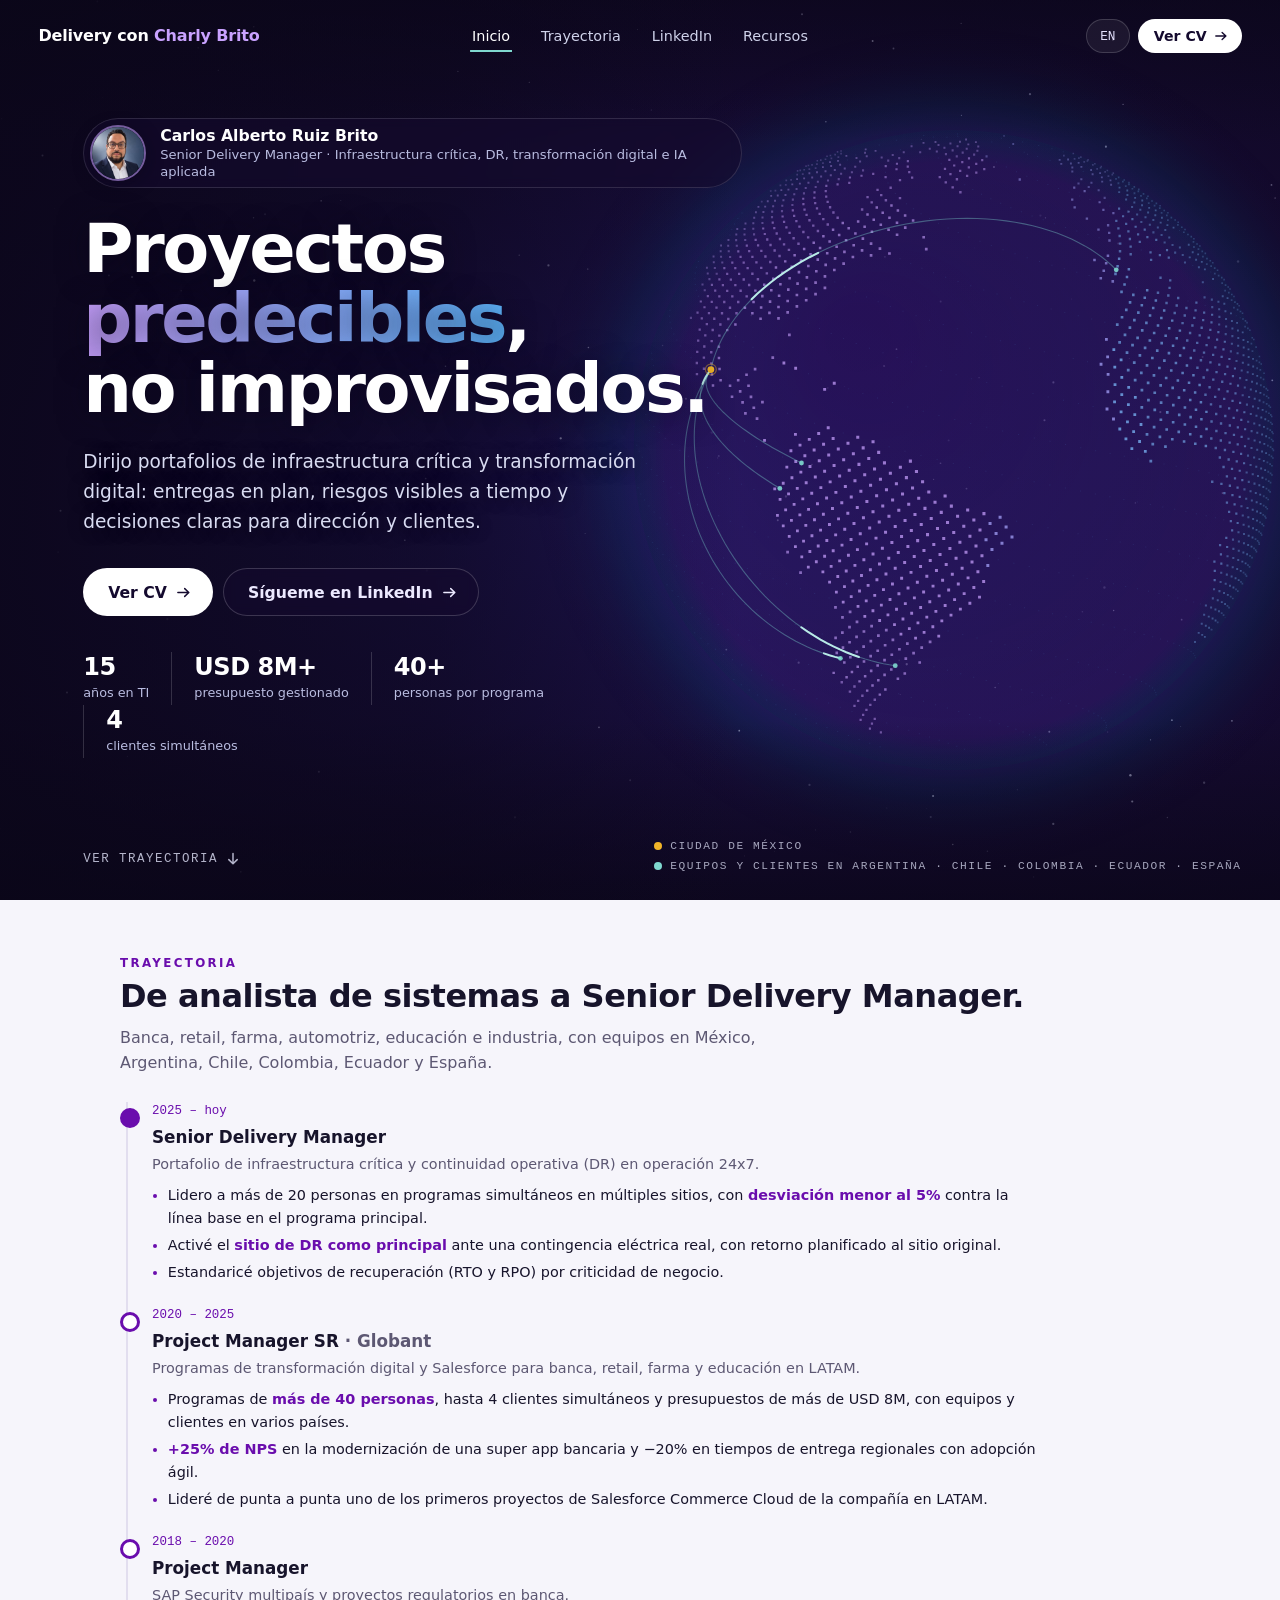
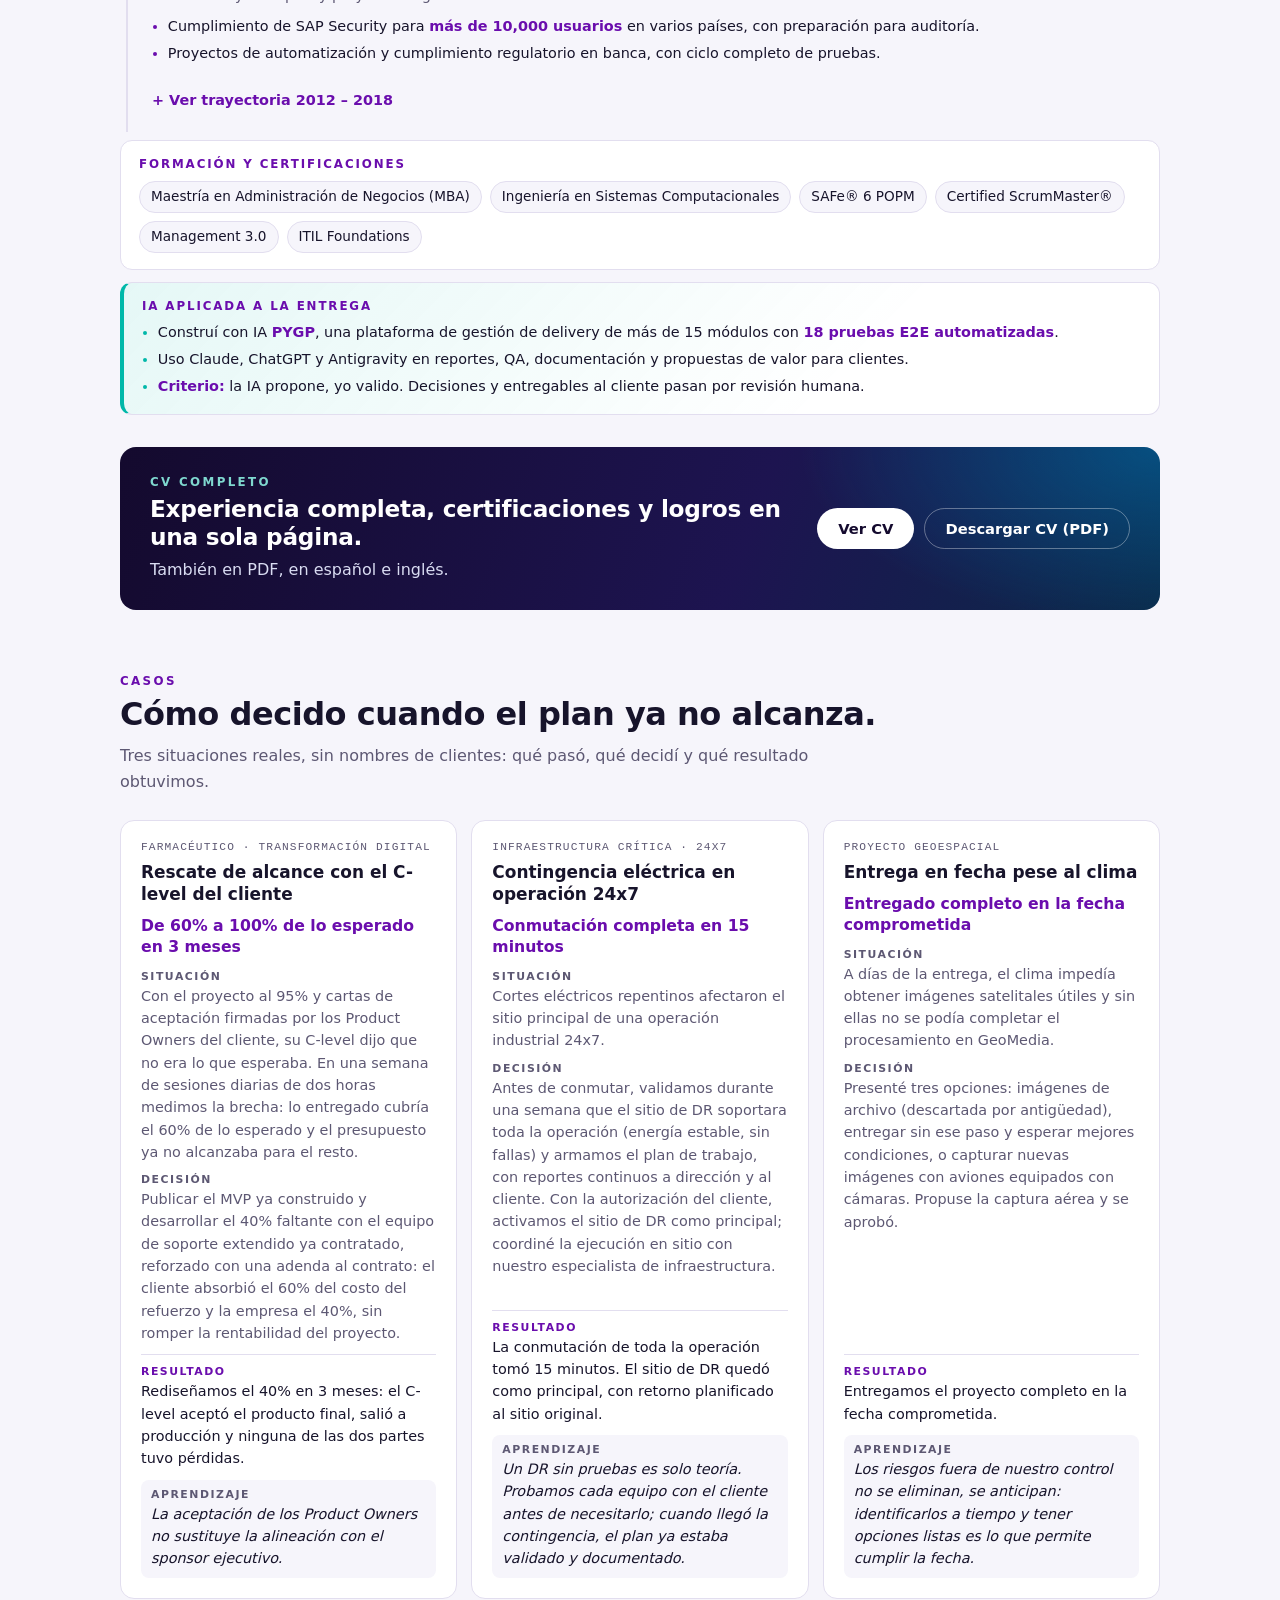
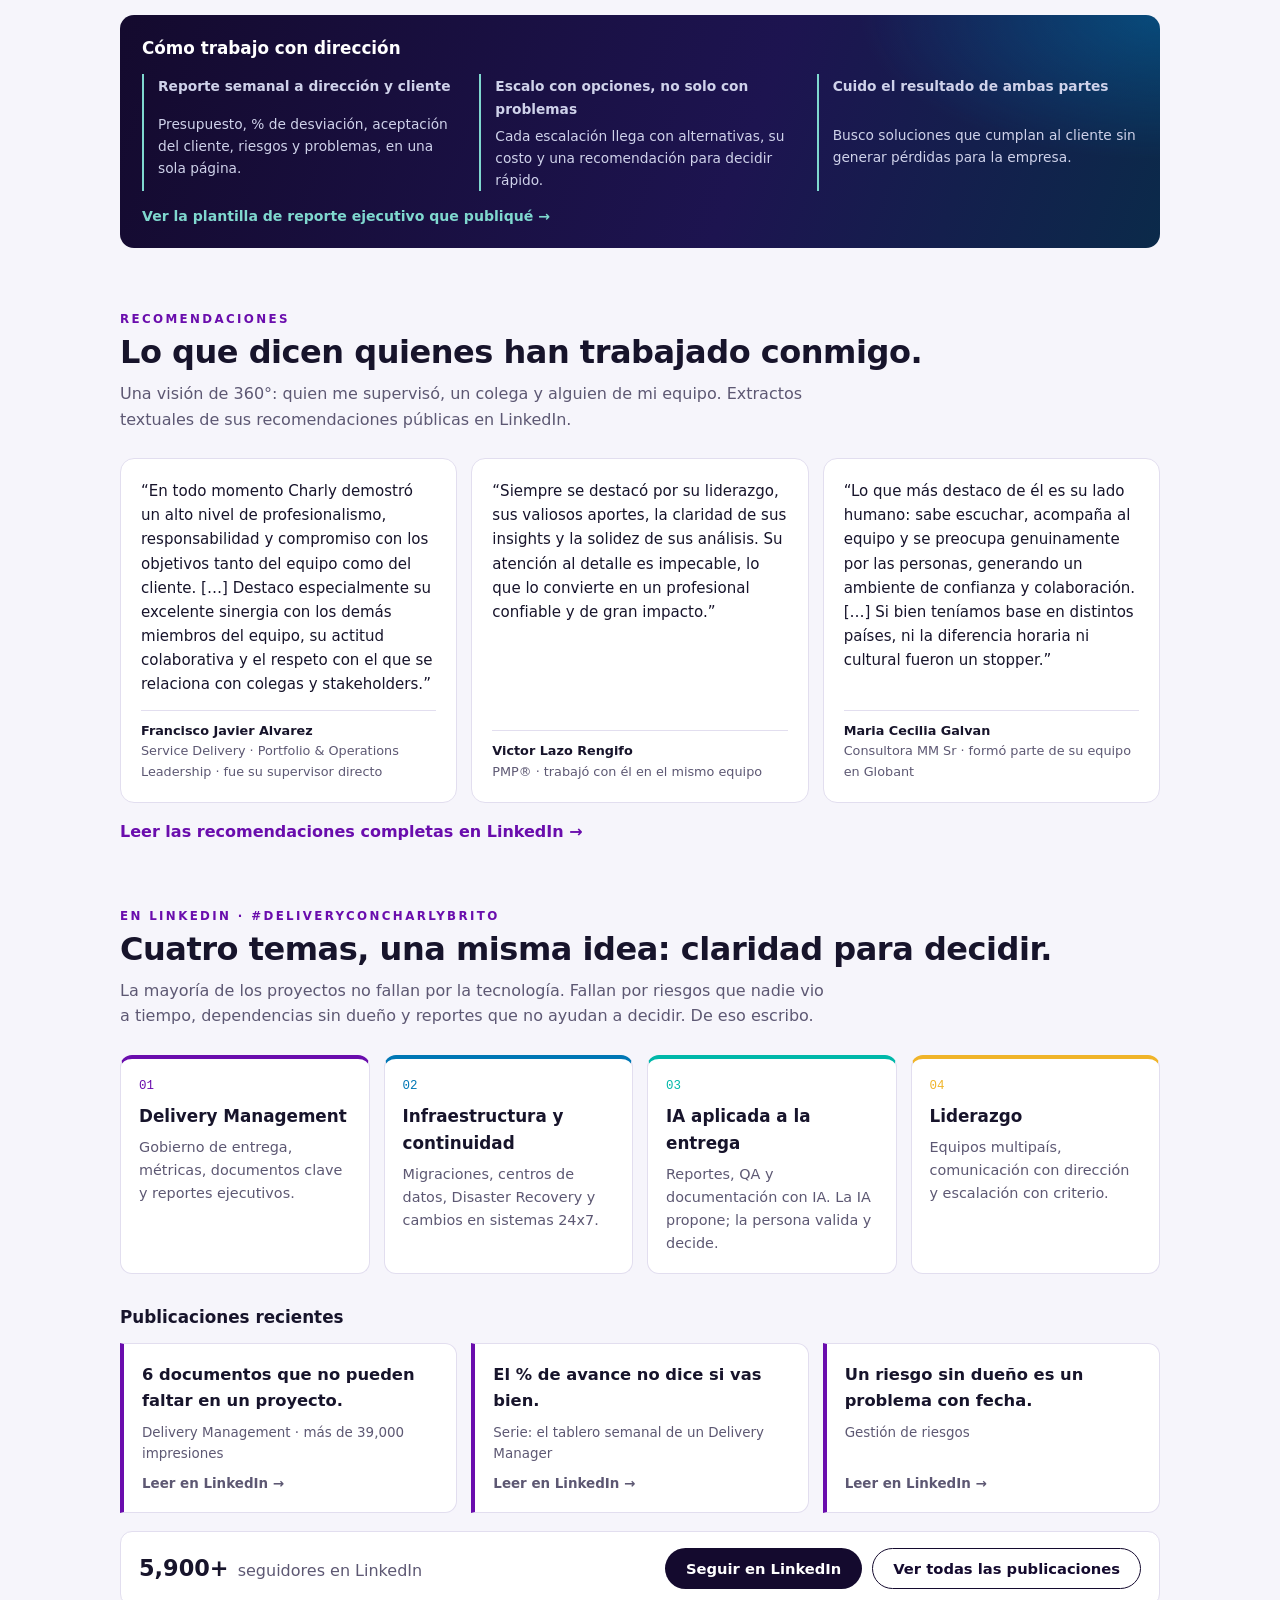
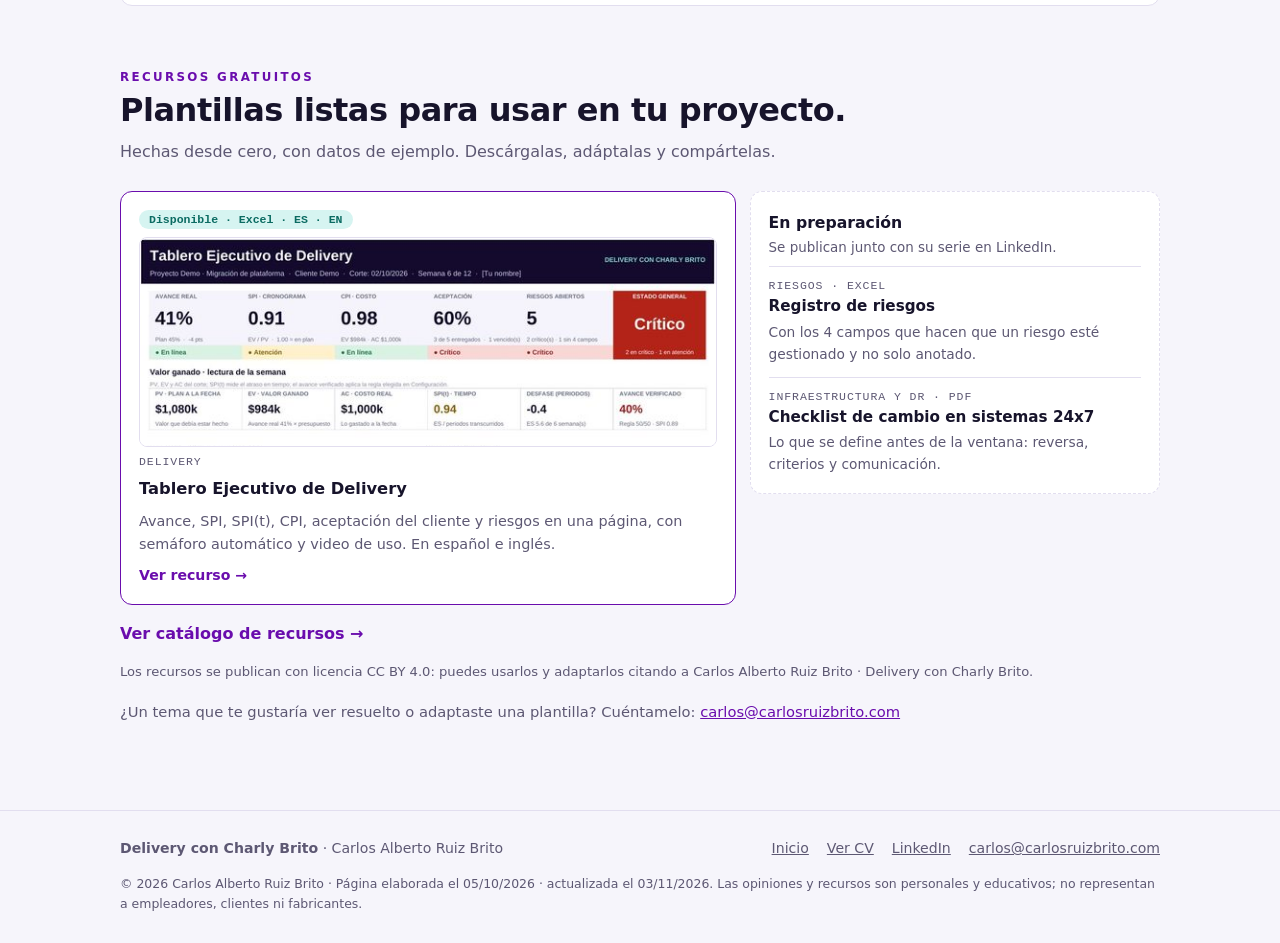
==== commit b4f6ff9b: "Casos: DR con semana de validación y conmutación en 15 min; GeoMedia con propuesta propia" ====
--- a/index.html
+++ b/index.html
@@ -449,7 +449,7 @@
     <h2><span class="es">Cómo decido cuando el plan ya no alcanza.</span><span class="en">How I decide when the plan is no longer enough.</span></h2>
     <p class="intro"><span class="es">Tres situaciones reales, sin nombres de clientes: qué pasó, qué decidí y qué resultado obtuvimos.</span><span class="en">Three real situations, without client names: what happened, what I decided and what we achieved.</span></p>
     <div class="cases">
-      <article class="case"><span class="case-sector"><span class="es">Farmacéutico · transformación digital</span><span class="en">Pharma · digital transformation</span></span><h3><span class="es">Rescate de alcance con el C-level del cliente</span><span class="en">Scope recovery with the client's C-level</span></h3><p class="case-fig"><span class="es">De 60% a 100% de lo esperado en 3 meses</span><span class="en">From 60% to 100% of expectations in 3 months</span></p><dl><div><dt><span class="es">Situación</span><span class="en">Situation</span></dt><dd><span class="es">Con el proyecto al 95% y cartas de aceptación firmadas por los Product Owners del cliente, su C-level dijo que no era lo que esperaba. En una semana de sesiones diarias de dos horas medimos la brecha: lo entregado cubría el 60% de lo esperado y el presupuesto ya no alcanzaba para el resto.</span><span class="en">With the project 95% complete and acceptance letters signed by the client's Product Owners, their C-level said it was not what they expected. After a week of two-hour daily sessions we measured the gap: what we had delivered covered 60% of expectations, and the budget could not cover the rest.</span></dd></div><div><dt><span class="es">Decisión</span><span class="en">Decision</span></dt><dd><span class="es">Publicar el MVP ya construido y desarrollar el 40% faltante con el equipo de soporte extendido ya contratado, reforzado con una adenda al contrato: el cliente absorbió el 60% del costo del refuerzo y la empresa el 40%, sin romper la rentabilidad del proyecto.</span><span class="en">Release the MVP already built and develop the missing 40% with the extended-support team already under contract, reinforced through a contract addendum: the client covered 60% of the added cost and the company 40%, keeping the project profitable.</span></dd></div><div class="res"><dt><span class="es">Resultado</span><span class="en">Result</span></dt><dd><span class="es">Rediseñamos el 40% en 3 meses: el C-level aceptó el producto final, salió a producción y ninguna de las dos partes tuvo pérdidas.</span><span class="en">We redesigned the 40% in 3 months: the C-level accepted the final product, it went live, and neither party took a loss.</span></dd></div><div class="lesson"><dt><span class="es">Aprendizaje</span><span class="en">Lesson</span></dt><dd><span class="es">La aceptación de los Product Owners no sustituye la alineación con el sponsor ejecutivo.</span><span class="en">Product Owner sign-off does not replace alignment with the executive sponsor.</span></dd></div></dl></article><article class="case"><span class="case-sector"><span class="es">Infraestructura crítica · 24x7</span><span class="en">Critical infrastructure · 24x7</span></span><h3><span class="es">Contingencia eléctrica en operación 24x7</span><span class="en">Power contingency in a 24x7 operation</span></h3><p class="case-fig"><span class="es">Sitio de DR activado como principal</span><span class="en">DR site activated as primary</span></p><dl><div><dt><span class="es">Situación</span><span class="en">Situation</span></dt><dd><span class="es">Una contingencia eléctrica real afectó el sitio principal de una operación industrial 24x7.</span><span class="en">A real power contingency hit the primary site of a 24x7 industrial operation.</span></dd></div><div><dt><span class="es">Decisión</span><span class="en">Decision</span></dt><dd><span class="es">Activar el sitio de DR como principal, ejecutado personalmente junto con un integrante del equipo.</span><span class="en">Activate the DR site as primary, executed personally together with a team member.</span></dd></div><div class="res"><dt><span class="es">Resultado</span><span class="en">Result</span></dt><dd><span class="es">La operación continuó desde el sitio de DR, con retorno planificado al sitio original.</span><span class="en">Operations continued from the DR site, with a planned return to the original site.</span></dd></div><div class="lesson"><dt><span class="es">Aprendizaje</span><span class="en">Lesson</span></dt><dd><span class="es">Un DR sin pruebas es solo teoría. Probamos cada equipo con el cliente antes de necesitarlo; cuando llegó la contingencia, el plan ya estaba validado y documentado.</span><span class="en">A DR plan without testing is just theory. We tested every component with the client before we needed it; when the contingency hit, the plan was already validated and documented.</span></dd></div></dl></article><article class="case"><span class="case-sector"><span class="es">Proyecto geoespacial</span><span class="en">Geospatial project</span></span><h3><span class="es">Entrega en fecha pese al clima</span><span class="en">On-time delivery despite the weather</span></h3><p class="case-fig"><span class="es">Entregado completo en la fecha comprometida</span><span class="en">Delivered complete on the committed date</span></p><dl><div><dt><span class="es">Situación</span><span class="en">Situation</span></dt><dd><span class="es">A días de la entrega, el clima impedía obtener imágenes satelitales útiles y sin ellas no se podía completar el procesamiento en GeoMedia.</span><span class="en">Days before delivery, the weather prevented usable satellite imagery, and without it the GeoMedia processing could not be completed.</span></dd></div><div><dt><span class="es">Decisión</span><span class="en">Decision</span></dt><dd><span class="es">Presenté tres opciones: imágenes de archivo (descartada por antigüedad), entregar sin ese paso y esperar mejores condiciones, o capturar nuevas imágenes con aviones equipados con cámaras. Se eligió la captura aérea.</span><span class="en">I presented three options: archive imagery (ruled out as too old), deliver without that step and wait for better conditions, or capture new imagery with camera-equipped aircraft. Aerial capture was chosen.</span></dd></div><div class="res"><dt><span class="es">Resultado</span><span class="en">Result</span></dt><dd><span class="es">Entregamos el proyecto completo en la fecha comprometida.</span><span class="en">We delivered the complete project on the committed date.</span></dd></div><div class="lesson"><dt><span class="es">Aprendizaje</span><span class="en">Lesson</span></dt><dd><span class="es">Los riesgos fuera de nuestro control no se eliminan, se anticipan: identificarlos a tiempo y tener opciones listas es lo que permite cumplir la fecha.</span><span class="en">Risks outside our control can't be eliminated, but they can be anticipated: spotting them early and having options ready is what keeps the date.</span></dd></div></dl></article>
+      <article class="case"><span class="case-sector"><span class="es">Farmacéutico · transformación digital</span><span class="en">Pharma · digital transformation</span></span><h3><span class="es">Rescate de alcance con el C-level del cliente</span><span class="en">Scope recovery with the client's C-level</span></h3><p class="case-fig"><span class="es">De 60% a 100% de lo esperado en 3 meses</span><span class="en">From 60% to 100% of expectations in 3 months</span></p><dl><div><dt><span class="es">Situación</span><span class="en">Situation</span></dt><dd><span class="es">Con el proyecto al 95% y cartas de aceptación firmadas por los Product Owners del cliente, su C-level dijo que no era lo que esperaba. En una semana de sesiones diarias de dos horas medimos la brecha: lo entregado cubría el 60% de lo esperado y el presupuesto ya no alcanzaba para el resto.</span><span class="en">With the project 95% complete and acceptance letters signed by the client's Product Owners, their C-level said it was not what they expected. After a week of two-hour daily sessions we measured the gap: what we had delivered covered 60% of expectations, and the budget could not cover the rest.</span></dd></div><div><dt><span class="es">Decisión</span><span class="en">Decision</span></dt><dd><span class="es">Publicar el MVP ya construido y desarrollar el 40% faltante con el equipo de soporte extendido ya contratado, reforzado con una adenda al contrato: el cliente absorbió el 60% del costo del refuerzo y la empresa el 40%, sin romper la rentabilidad del proyecto.</span><span class="en">Release the MVP already built and develop the missing 40% with the extended-support team already under contract, reinforced through a contract addendum: the client covered 60% of the added cost and the company 40%, keeping the project profitable.</span></dd></div><div class="res"><dt><span class="es">Resultado</span><span class="en">Result</span></dt><dd><span class="es">Rediseñamos el 40% en 3 meses: el C-level aceptó el producto final, salió a producción y ninguna de las dos partes tuvo pérdidas.</span><span class="en">We redesigned the 40% in 3 months: the C-level accepted the final product, it went live, and neither party took a loss.</span></dd></div><div class="lesson"><dt><span class="es">Aprendizaje</span><span class="en">Lesson</span></dt><dd><span class="es">La aceptación de los Product Owners no sustituye la alineación con el sponsor ejecutivo.</span><span class="en">Product Owner sign-off does not replace alignment with the executive sponsor.</span></dd></div></dl></article><article class="case"><span class="case-sector"><span class="es">Infraestructura crítica · 24x7</span><span class="en">Critical infrastructure · 24x7</span></span><h3><span class="es">Contingencia eléctrica en operación 24x7</span><span class="en">Power contingency in a 24x7 operation</span></h3><p class="case-fig"><span class="es">Conmutación completa en 15 minutos</span><span class="en">Full switchover in 15 minutes</span></p><dl><div><dt><span class="es">Situación</span><span class="en">Situation</span></dt><dd><span class="es">Cortes eléctricos repentinos afectaron el sitio principal de una operación industrial 24x7.</span><span class="en">Sudden power outages hit the primary site of a 24x7 industrial operation.</span></dd></div><div><dt><span class="es">Decisión</span><span class="en">Decision</span></dt><dd><span class="es">Antes de conmutar, validamos durante una semana que el sitio de DR soportara toda la operación (energía estable, sin fallas) y armamos el plan de trabajo, con reportes continuos a dirección y al cliente. Con la autorización del cliente, activamos el sitio de DR como principal; coordiné la ejecución en sitio con nuestro especialista de infraestructura.</span><span class="en">Before switching over, we spent a week validating that the DR site could carry the entire operation (stable power, no failures) and built the work plan, with continuous reporting to leadership and the client. With the client's authorization, we activated the DR site as primary; I coordinated the on-site execution with our infrastructure specialist.</span></dd></div><div class="res"><dt><span class="es">Resultado</span><span class="en">Result</span></dt><dd><span class="es">La conmutación de toda la operación tomó 15 minutos. El sitio de DR quedó como principal, con retorno planificado al sitio original.</span><span class="en">Switching the entire operation over took 15 minutes. The DR site took over as primary, with a planned return to the original site.</span></dd></div><div class="lesson"><dt><span class="es">Aprendizaje</span><span class="en">Lesson</span></dt><dd><span class="es">Un DR sin pruebas es solo teoría. Probamos cada equipo con el cliente antes de necesitarlo; cuando llegó la contingencia, el plan ya estaba validado y documentado.</span><span class="en">A DR plan without testing is just theory. We tested every component with the client before we needed it; when the contingency hit, the plan was already validated and documented.</span></dd></div></dl></article><article class="case"><span class="case-sector"><span class="es">Proyecto geoespacial</span><span class="en">Geospatial project</span></span><h3><span class="es">Entrega en fecha pese al clima</span><span class="en">On-time delivery despite the weather</span></h3><p class="case-fig"><span class="es">Entregado completo en la fecha comprometida</span><span class="en">Delivered complete on the committed date</span></p><dl><div><dt><span class="es">Situación</span><span class="en">Situation</span></dt><dd><span class="es">A días de la entrega, el clima impedía obtener imágenes satelitales útiles y sin ellas no se podía completar el procesamiento en GeoMedia.</span><span class="en">Days before delivery, the weather prevented usable satellite imagery, and without it the GeoMedia processing could not be completed.</span></dd></div><div><dt><span class="es">Decisión</span><span class="en">Decision</span></dt><dd><span class="es">Presenté tres opciones: imágenes de archivo (descartada por antigüedad), entregar sin ese paso y esperar mejores condiciones, o capturar nuevas imágenes con aviones equipados con cámaras. Propuse la captura aérea y se aprobó.</span><span class="en">I presented three options: archive imagery (ruled out as too old), deliver without that step and wait for better conditions, or capture new imagery with camera-equipped aircraft. I recommended aerial capture and it was approved.</span></dd></div><div class="res"><dt><span class="es">Resultado</span><span class="en">Result</span></dt><dd><span class="es">Entregamos el proyecto completo en la fecha comprometida.</span><span class="en">We delivered the complete project on the committed date.</span></dd></div><div class="lesson"><dt><span class="es">Aprendizaje</span><span class="en">Lesson</span></dt><dd><span class="es">Los riesgos fuera de nuestro control no se eliminan, se anticipan: identificarlos a tiempo y tener opciones listas es lo que permite cumplir la fecha.</span><span class="en">Risks outside our control can't be eliminated, but they can be anticipated: spotting them early and having options ready is what keeps the date.</span></dd></div></dl></article>
     </div>
     <div class="exec">
       <h3><span class="es">Cómo trabajo con dirección</span><span class="en">How I work with leadership</span></h3>
@@ -518,7 +518,7 @@
       <a href="https://www.linkedin.com/in/carlosruizb" target="_blank" rel="noopener">LinkedIn</a>
       <a href="mailto:carlos@carlosruizbrito.com">carlos@carlosruizbrito.com</a>
     </nav>
-    <span class="legal"><span class="es">© 2026 Carlos Alberto Ruiz Brito · Página elaborada el 05/10/2026 · actualizada el 01/11/2026. Las opiniones y recursos son personales y educativos; no representan a empleadores, clientes ni fabricantes.</span><span class="en">© 2026 Carlos Alberto Ruiz Brito · Page created Oct 5, 2026 · updated Nov 1, 2026. Opinions and resources are personal and educational; they do not represent employers, clients or vendors.</span></span>
+    <span class="legal"><span class="es">© 2026 Carlos Alberto Ruiz Brito · Página elaborada el 05/10/2026 · actualizada el 03/11/2026. Las opiniones y recursos son personales y educativos; no representan a empleadores, clientes ni fabricantes.</span><span class="en">© 2026 Carlos Alberto Ruiz Brito · Page created Oct 5, 2026 · updated Nov 3, 2026. Opinions and resources are personal and educational; they do not represent employers, clients or vendors.</span></span>
   </div>
 </footer>
 <script src="recursos/recursos.js" defer></script>
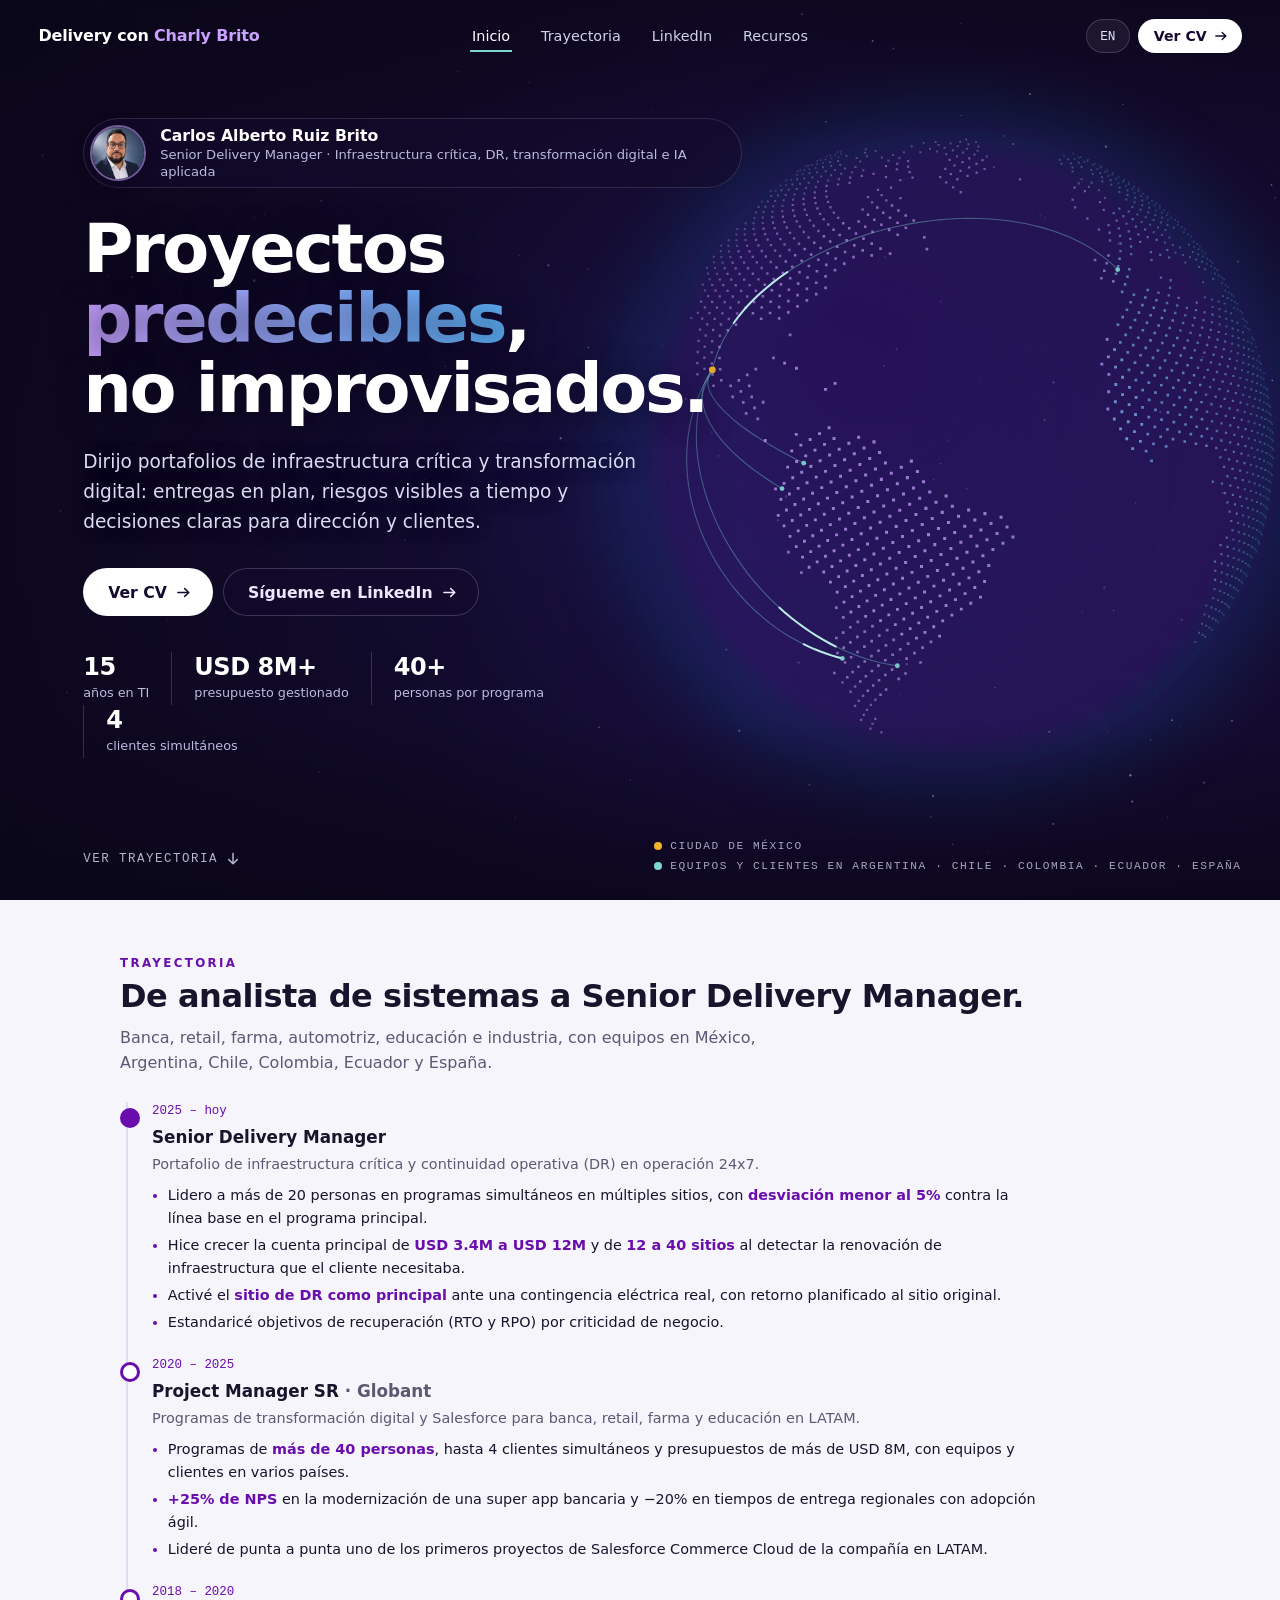
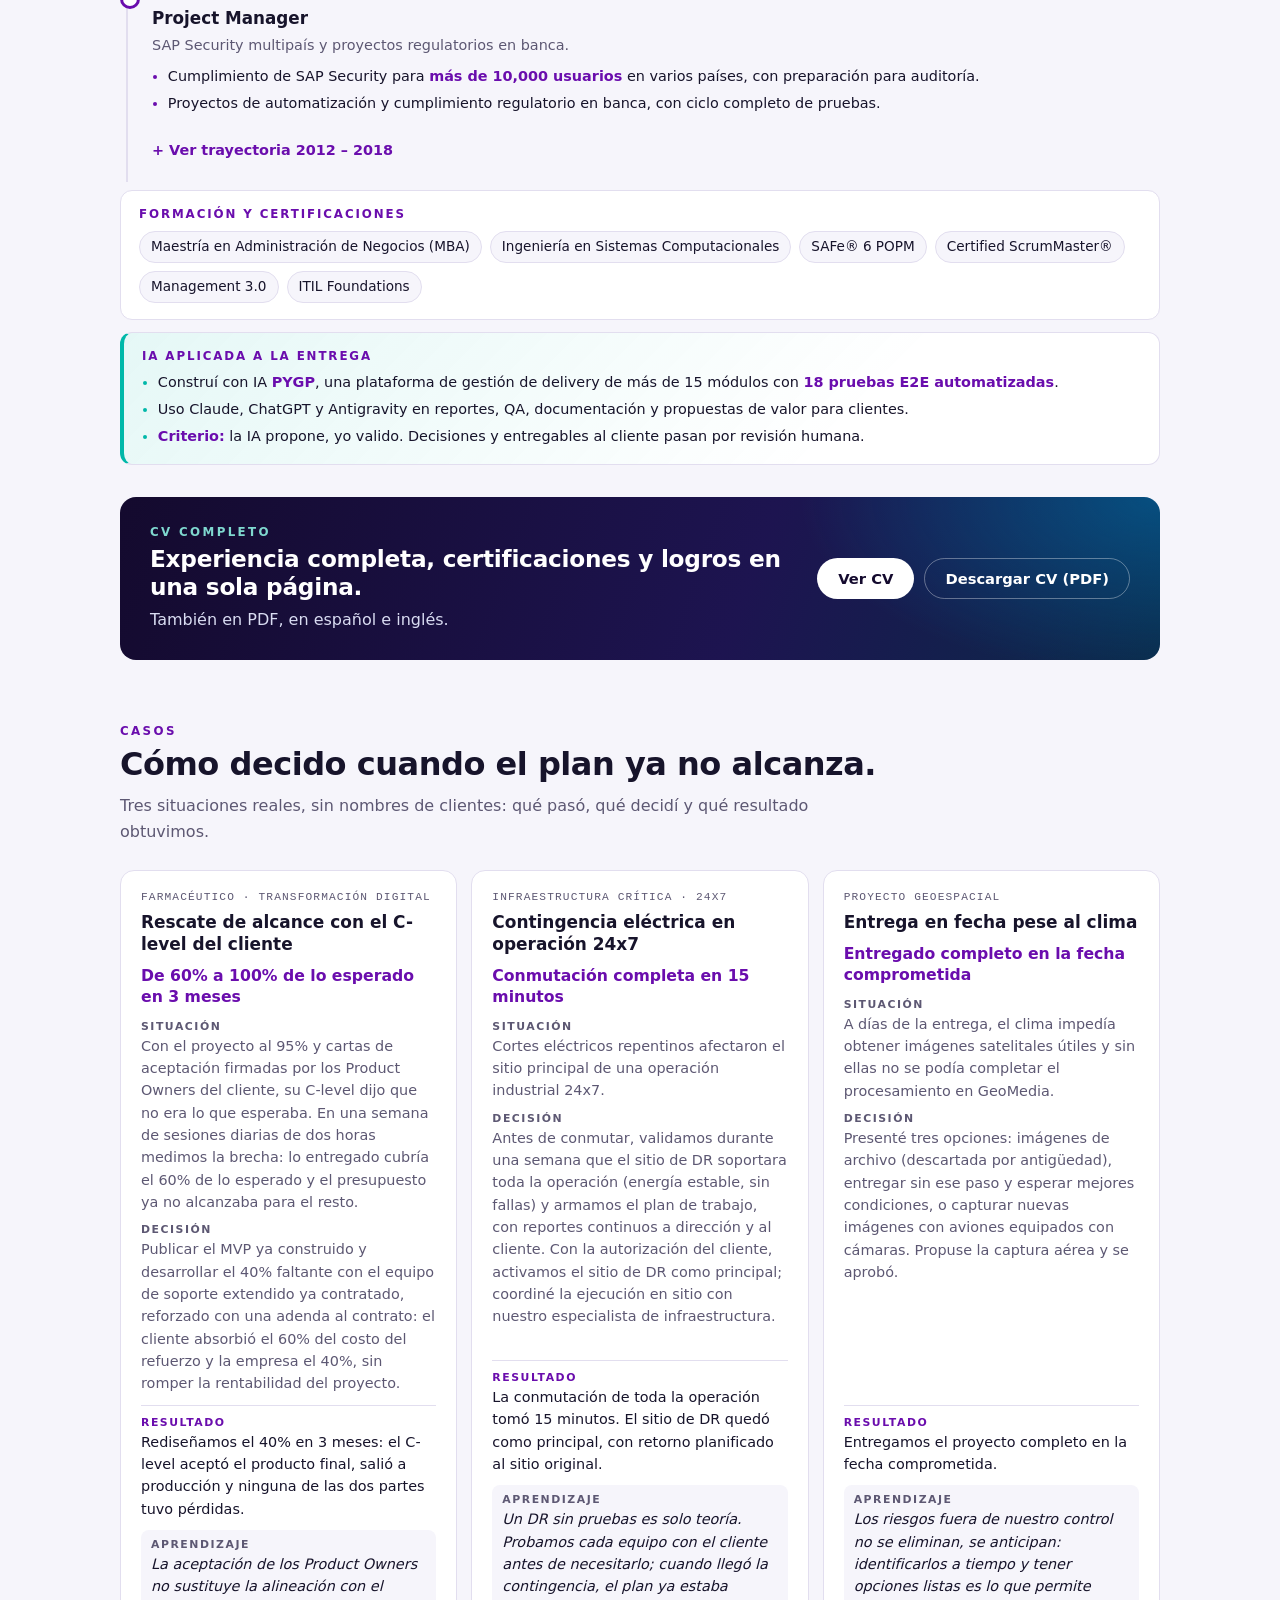
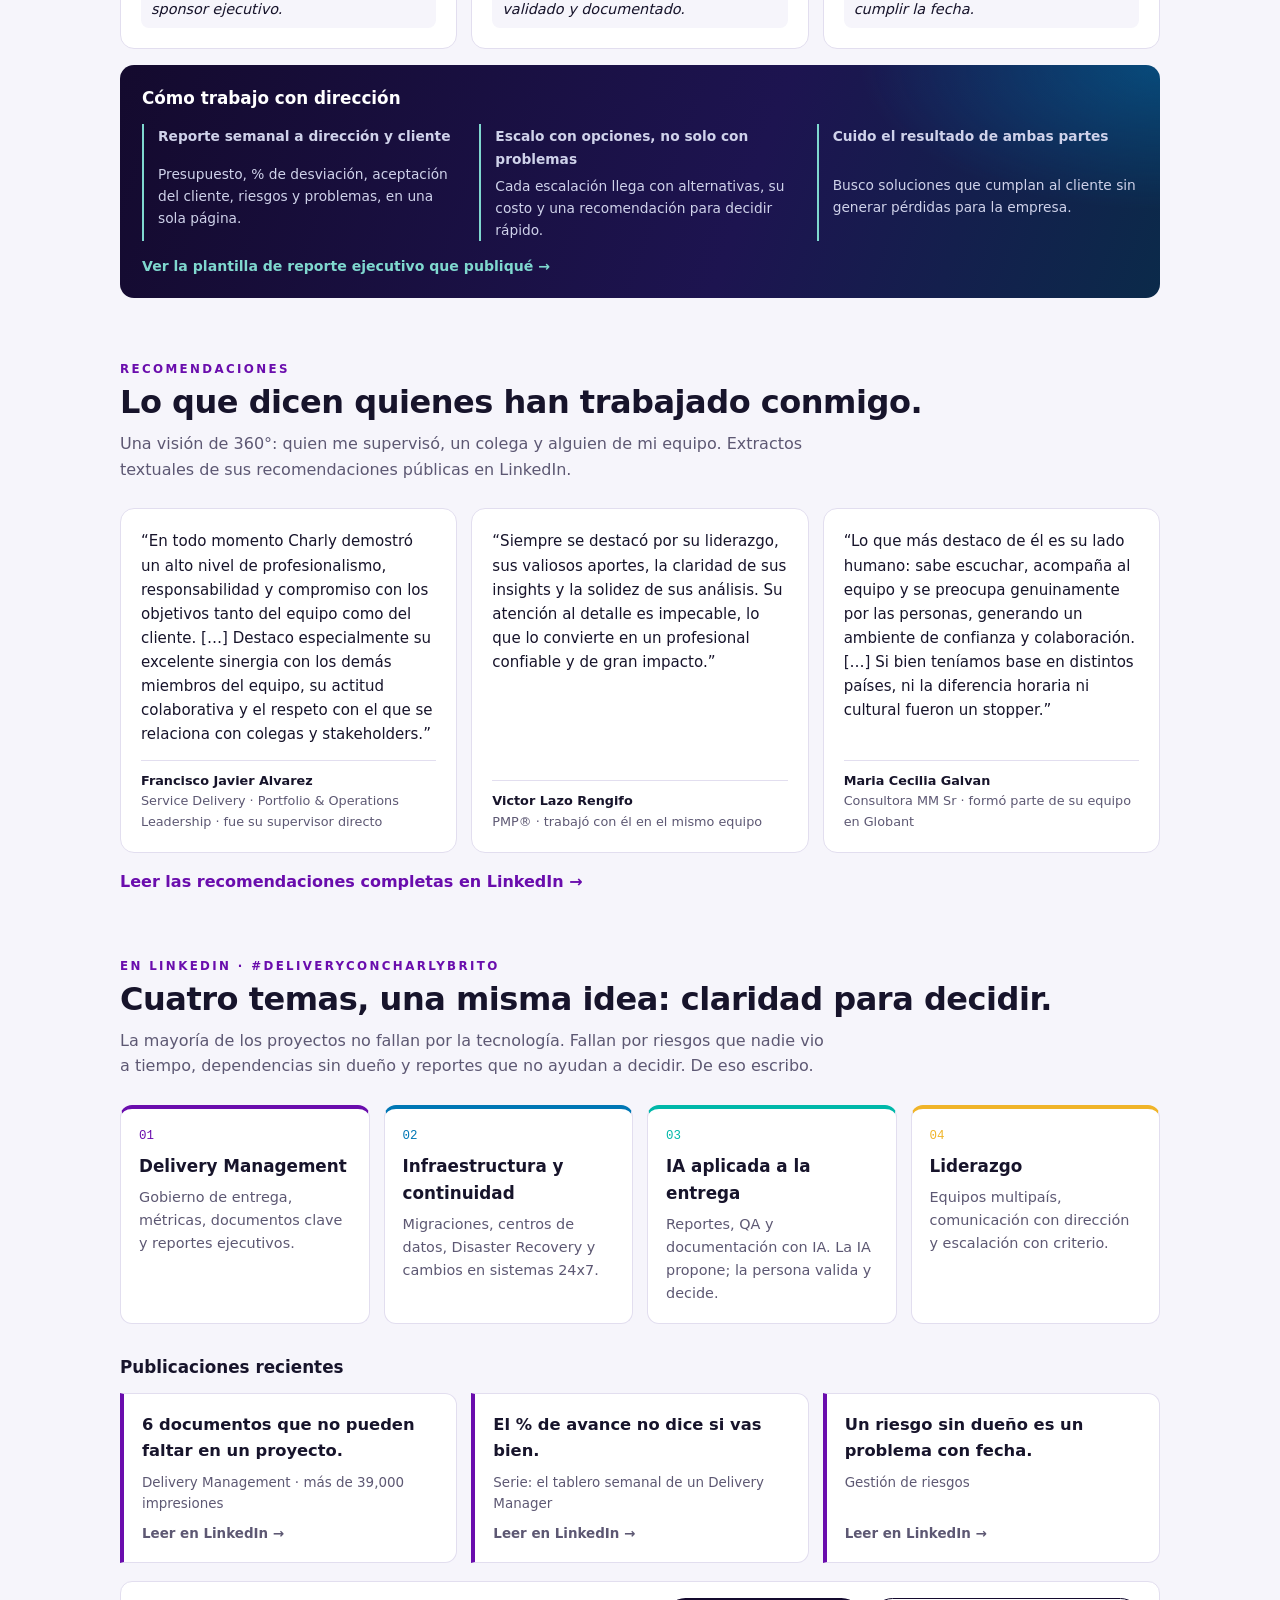
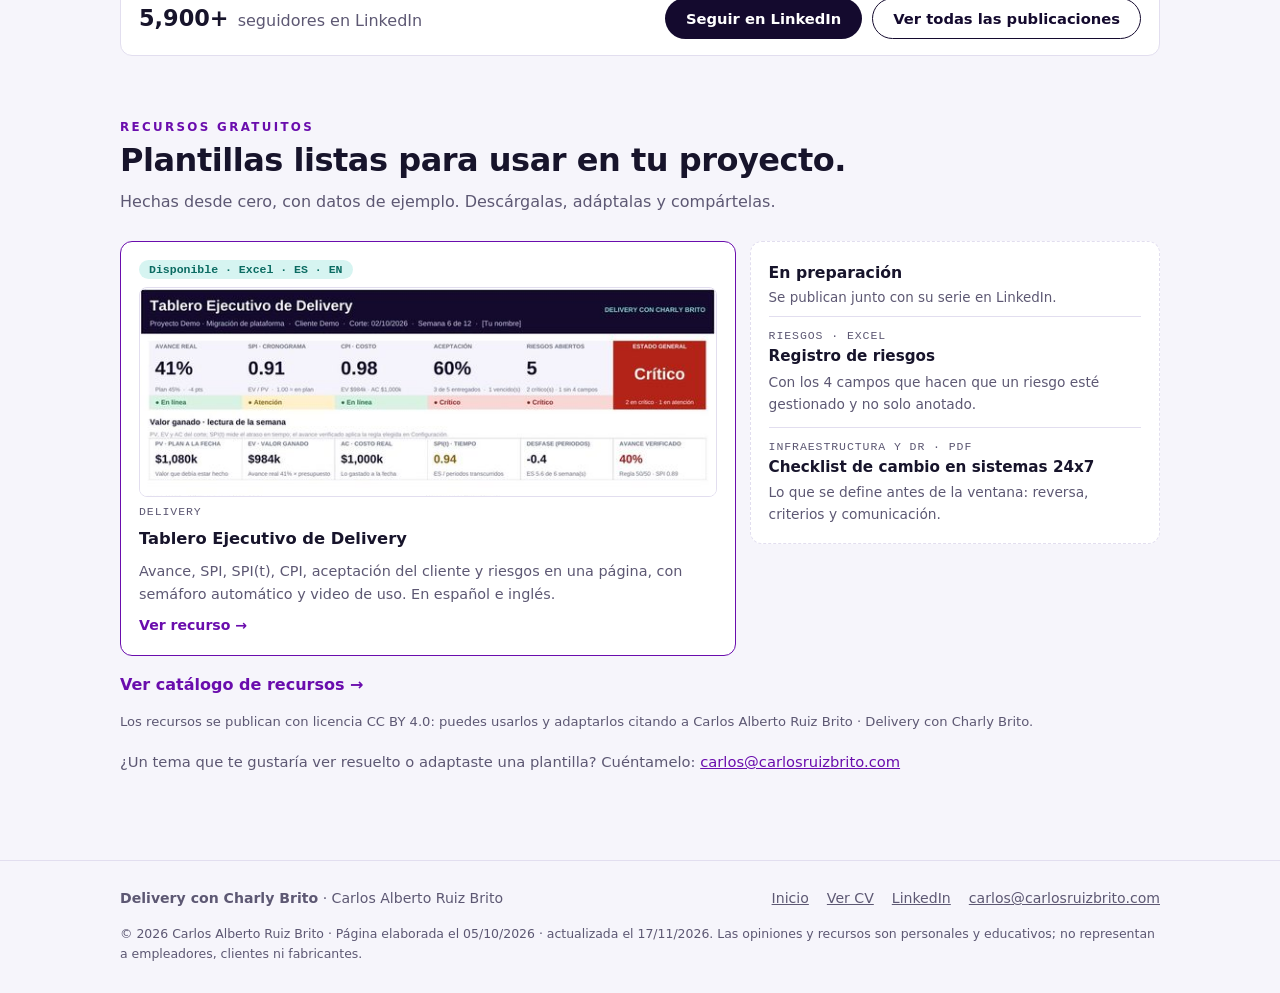
==== commit e2539839: "Add files via upload" ====
--- a/index.html
+++ b/index.html
@@ -1,4 +1,5 @@
 <!doctype html>
+<!-- © Carlos Alberto Ruiz Brito · Delivery con Charly Brito · carlosruizbrito.com · 05/10/2026 · actualizado 17/11/2026 -->
 <html lang="es">
 <head>
 <meta charset="utf-8">
@@ -423,7 +424,7 @@
     <h2><span class="es">De analista de sistemas a Senior Delivery Manager.</span><span class="en">From systems analyst to Senior Delivery Manager.</span></h2>
     <p class="intro"><span class="es">Banca, retail, farma, automotriz, educación e industria, con equipos en México, Argentina, Chile, Colombia, Ecuador y España.</span><span class="en">Banking, retail, pharma, automotive, education and industry, with teams in Mexico, Argentina, Chile, Colombia, Ecuador and Spain.</span></p>
     <div class="tl">
-      <article><div class="d">2025 – <span class="es">hoy</span><span class="en">today</span></div><h3>Senior Delivery Manager</h3><p><span class="es">Portafolio de infraestructura crítica y continuidad operativa (DR) en operación 24x7.</span><span class="en">Critical infrastructure and business continuity (DR) portfolio in 24x7 operations.</span></p><ul class="ach"><li><span class="es">Lidero a más de 20 personas en programas simultáneos en múltiples sitios, con <b>desviación menor al 5%</b> contra la línea base en el programa principal.</span><span class="en">Lead 20+ people across concurrent multi-site programs, with <b>under 5% deviation</b> from baseline in the main program.</span></li><li><span class="es">Activé el <b>sitio de DR como principal</b> ante una contingencia eléctrica real, con retorno planificado al sitio original.</span><span class="en">Activated the <b>DR site as primary</b> during a real power contingency, with a planned return to the original site.</span></li><li><span class="es">Estandaricé objetivos de recuperación (RTO y RPO) por criticidad de negocio.</span><span class="en">Standardized recovery objectives (RTO and RPO) by business criticality.</span></li></ul></article>
+      <article><div class="d">2025 – <span class="es">hoy</span><span class="en">today</span></div><h3>Senior Delivery Manager</h3><p><span class="es">Portafolio de infraestructura crítica y continuidad operativa (DR) en operación 24x7.</span><span class="en">Critical infrastructure and business continuity (DR) portfolio in 24x7 operations.</span></p><ul class="ach"><li><span class="es">Lidero a más de 20 personas en programas simultáneos en múltiples sitios, con <b>desviación menor al 5%</b> contra la línea base en el programa principal.</span><span class="en">Lead 20+ people across concurrent multi-site programs, with <b>under 5% deviation</b> from baseline in the main program.</span></li><li><span class="es">Hice crecer la cuenta principal de <b>USD 3.4M a USD 12M</b> y de <b>12 a 40 sitios</b> al detectar la renovación de infraestructura que el cliente necesitaba.</span><span class="en">Grew the main account from <b>USD 3.4M to USD 12M</b> and from <b>12 to 40 sites</b> by identifying the infrastructure renewal the client needed.</span></li><li><span class="es">Activé el <b>sitio de DR como principal</b> ante una contingencia eléctrica real, con retorno planificado al sitio original.</span><span class="en">Activated the <b>DR site as primary</b> during a real power contingency, with a planned return to the original site.</span></li><li><span class="es">Estandaricé objetivos de recuperación (RTO y RPO) por criticidad de negocio.</span><span class="en">Standardized recovery objectives (RTO and RPO) by business criticality.</span></li></ul></article>
       <article><div class="d">2020 – 2025</div><h3>Project Manager SR<span class="org"> · Globant</span></h3><p><span class="es">Programas de transformación digital y Salesforce para banca, retail, farma y educación en LATAM.</span><span class="en">Digital transformation and Salesforce programs for banking, retail, pharma and education across LATAM.</span></p><ul class="ach"><li><span class="es">Programas de <b>más de 40 personas</b>, hasta 4 clientes simultáneos y presupuestos de más de USD 8M, con equipos y clientes en varios países.</span><span class="en">Programs of <b>40+ people</b>, up to 4 clients at a time and budgets above USD 8M, with teams and clients in several countries.</span></li><li><span class="es"><b>+25% de NPS</b> en la modernización de una super app bancaria y −20% en tiempos de entrega regionales con adopción ágil.</span><span class="en"><b>+25% NPS</b> in the modernization of a banking super app and −20% regional delivery times through Agile adoption.</span></li><li><span class="es">Lideré de punta a punta uno de los primeros proyectos de Salesforce Commerce Cloud de la compañía en LATAM.</span><span class="en">Led end to end one of the company's first Salesforce Commerce Cloud projects in LATAM.</span></li></ul></article>
       <article><div class="d">2018 – 2020</div><h3>Project Manager</h3><p><span class="es">SAP Security multipaís y proyectos regulatorios en banca.</span><span class="en">Multi-country SAP Security and regulatory banking projects.</span></p><ul class="ach"><li><span class="es">Cumplimiento de SAP Security para <b>más de 10,000 usuarios</b> en varios países, con preparación para auditoría.</span><span class="en">SAP Security compliance for <b>10,000+ users</b> across several countries, with audit readiness.</span></li><li><span class="es">Proyectos de automatización y cumplimiento regulatorio en banca, con ciclo completo de pruebas.</span><span class="en">Automation and regulatory compliance projects in banking, with the full testing cycle.</span></li></ul></article>
       <details class="older"><summary><span class="es">Ver trayectoria 2012 – 2018</span><span class="en">Show 2012 – 2018</span></summary><article><div class="d">2015 – 2018</div><h3><span class="es">Analista de Sistemas SR → Project Manager</span><span class="en">Senior Systems Analyst → Project Manager</span></h3><p><span class="es">Ventas multicanal y analítica comercial en banca.</span><span class="en">Multichannel sales and commercial analytics in banking.</span></p><ul class="ach"><li><span class="es">Multipliqué por <b>5 las ventas de pólizas</b> en un mes con una solución de ofertas en cajeros automáticos.</span><span class="en">Grew <b>insurance policy sales 5x</b> in one month with an offers solution on ATMs.</span></li></ul></article><article><div class="d">2012 – 2014</div><h3><span class="es">Analista de sistemas y desarrollador</span><span class="en">Systems analyst &amp; developer</span></h3><p><span class="es">Modelado de procesos y aplicaciones de automatización.</span><span class="en">Process modeling and automation applications.</span></p></article></details>
@@ -518,7 +519,7 @@
       <a href="https://www.linkedin.com/in/carlosruizb" target="_blank" rel="noopener">LinkedIn</a>
       <a href="mailto:carlos@carlosruizbrito.com">carlos@carlosruizbrito.com</a>
     </nav>
-    <span class="legal"><span class="es">© 2026 Carlos Alberto Ruiz Brito · Página elaborada el 05/10/2026 · actualizada el 03/11/2026. Las opiniones y recursos son personales y educativos; no representan a empleadores, clientes ni fabricantes.</span><span class="en">© 2026 Carlos Alberto Ruiz Brito · Page created Oct 5, 2026 · updated Nov 3, 2026. Opinions and resources are personal and educational; they do not represent employers, clients or vendors.</span></span>
+    <span class="legal"><span class="es">© 2026 Carlos Alberto Ruiz Brito · Página elaborada el 05/10/2026 · actualizada el 17/11/2026. Las opiniones y recursos son personales y educativos; no representan a empleadores, clientes ni fabricantes.</span><span class="en">© 2026 Carlos Alberto Ruiz Brito · Page created Oct 5, 2026 · updated Nov 17, 2026. Opinions and resources are personal and educational; they do not represent employers, clients or vendors.</span></span>
   </div>
 </footer>
 <script src="recursos/recursos.js" defer></script>
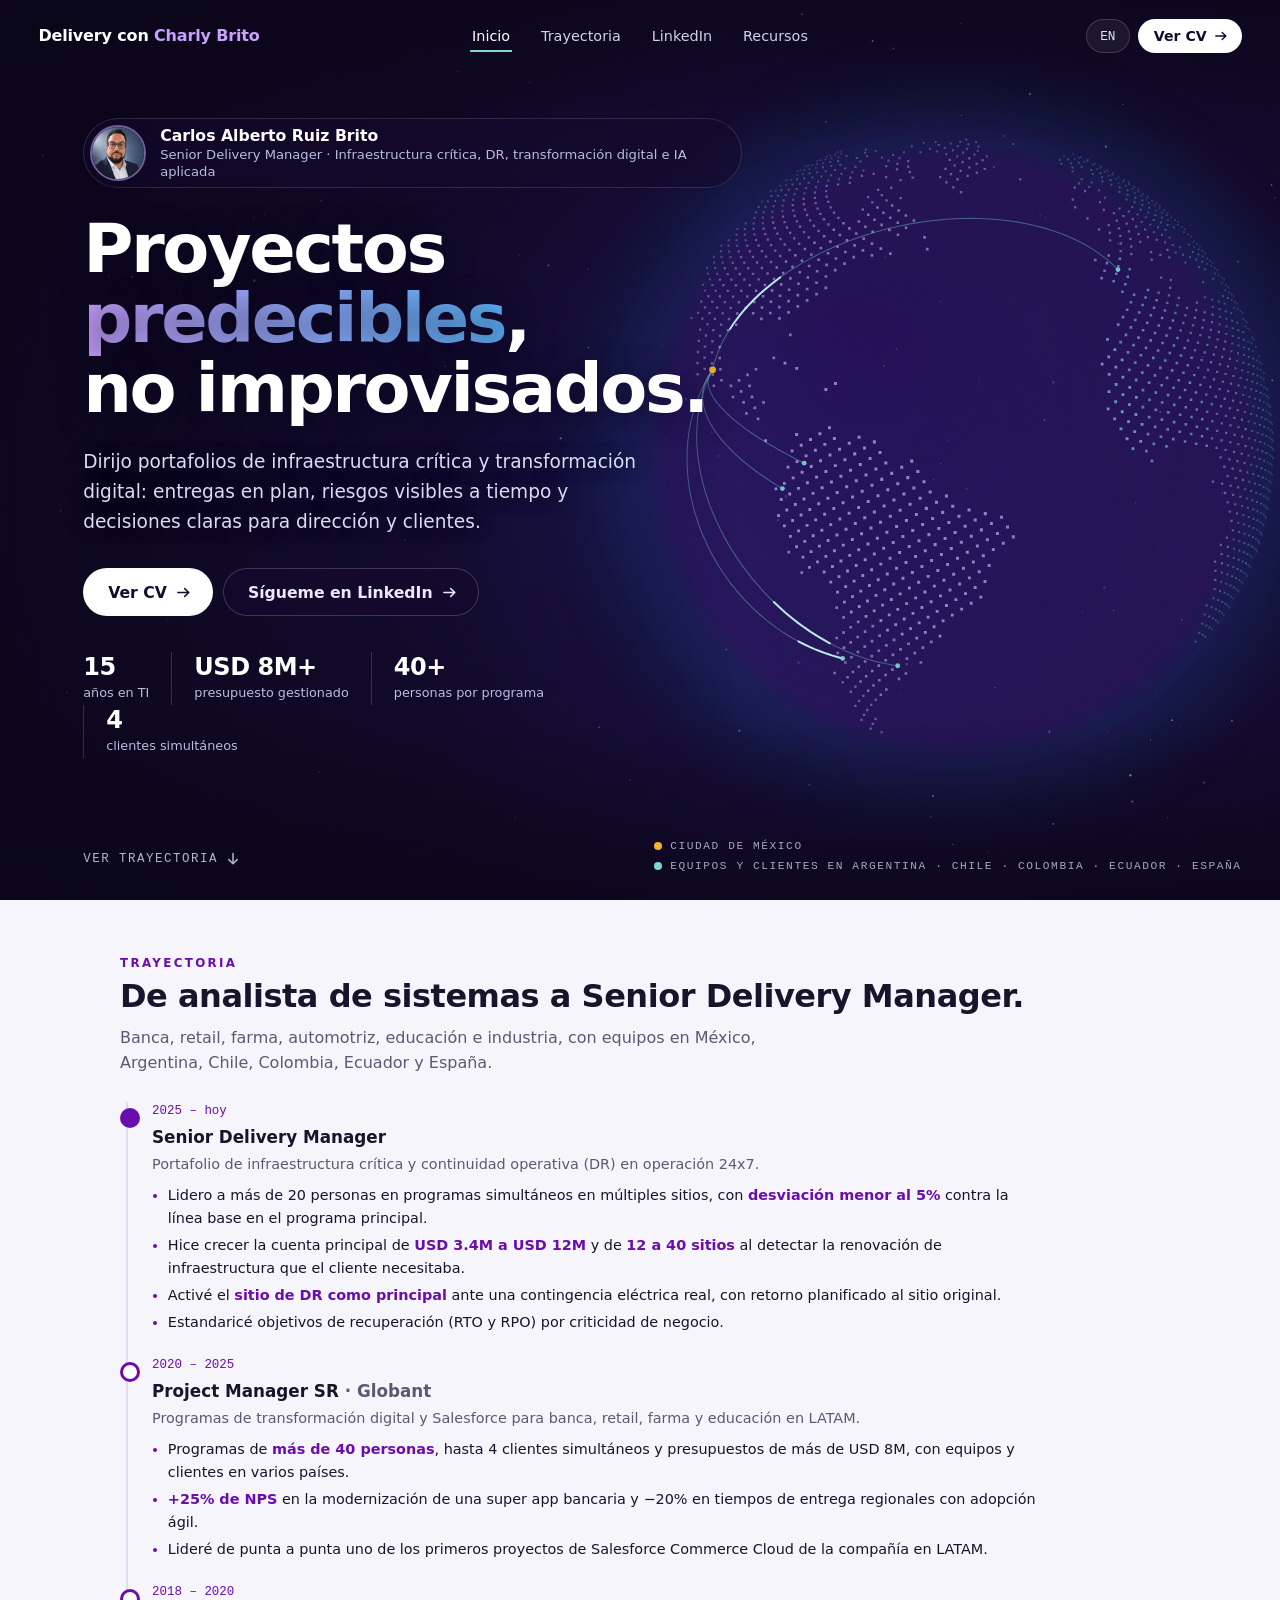
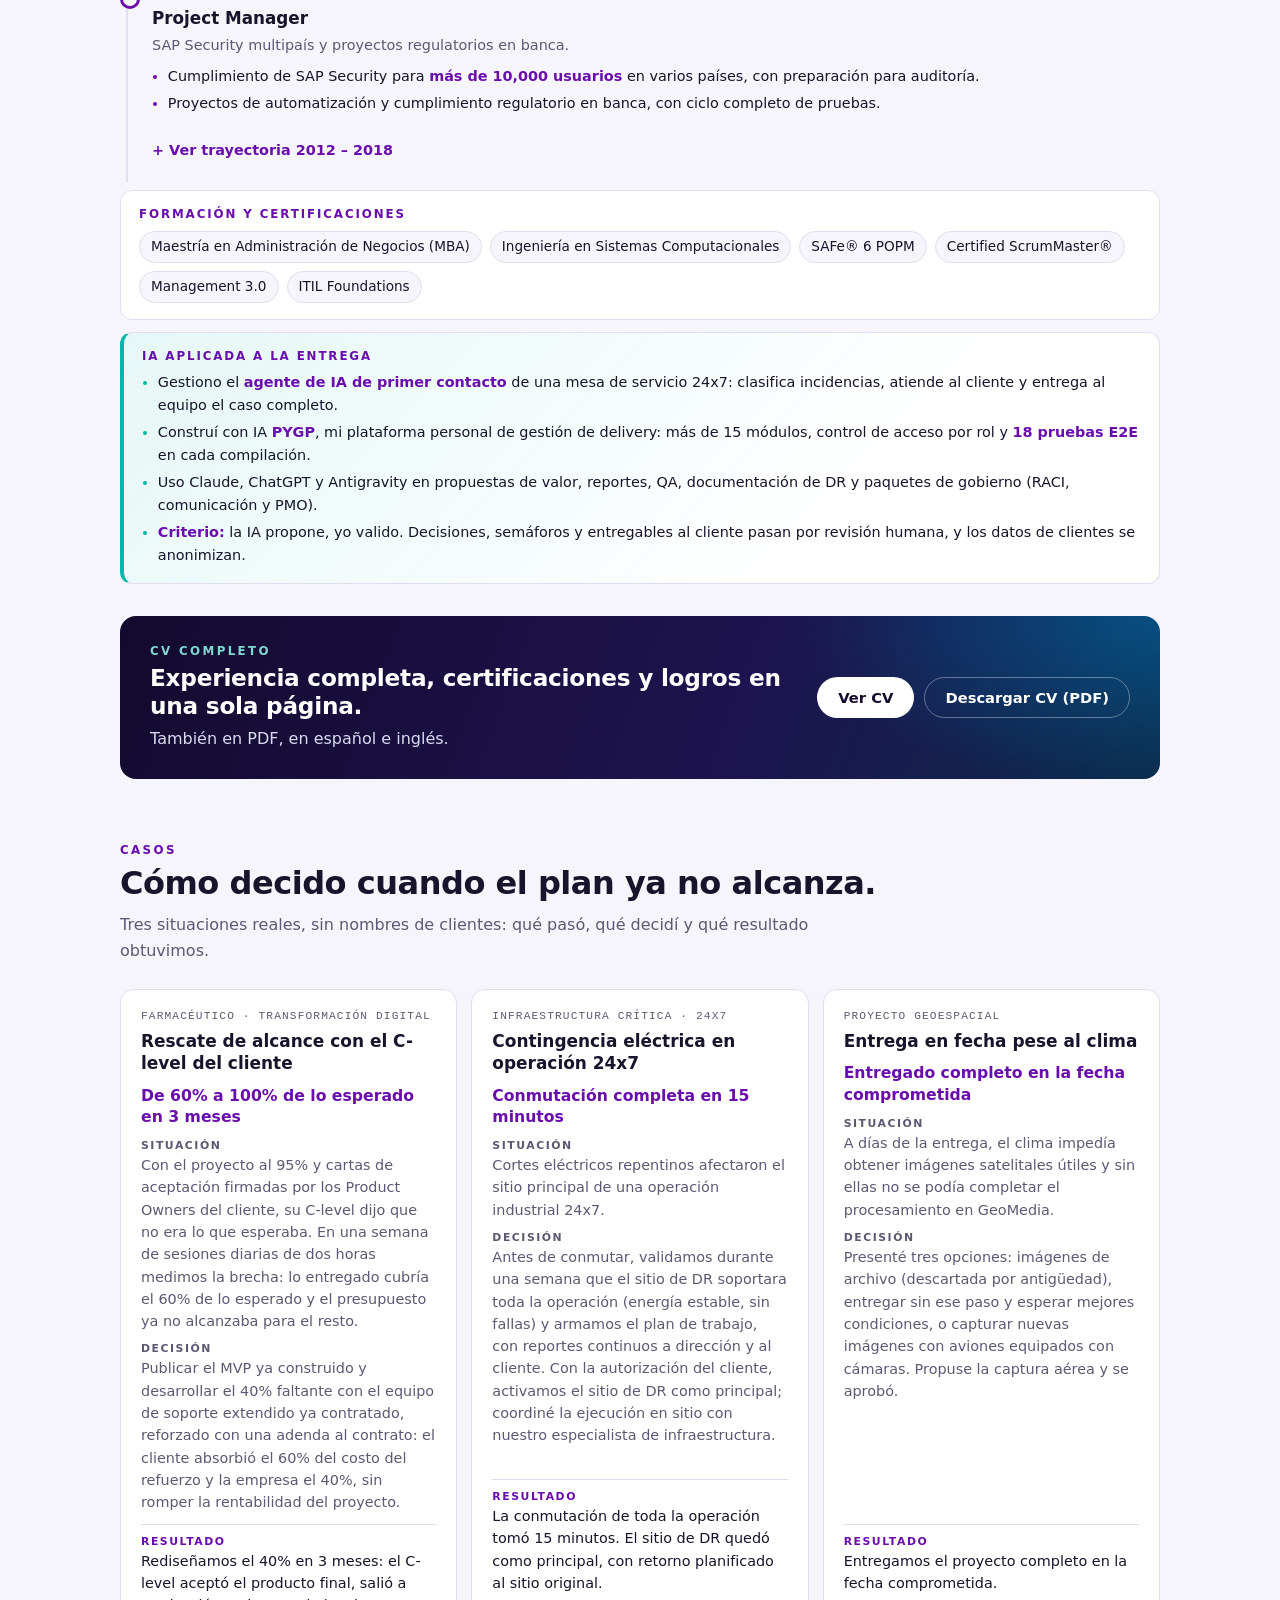
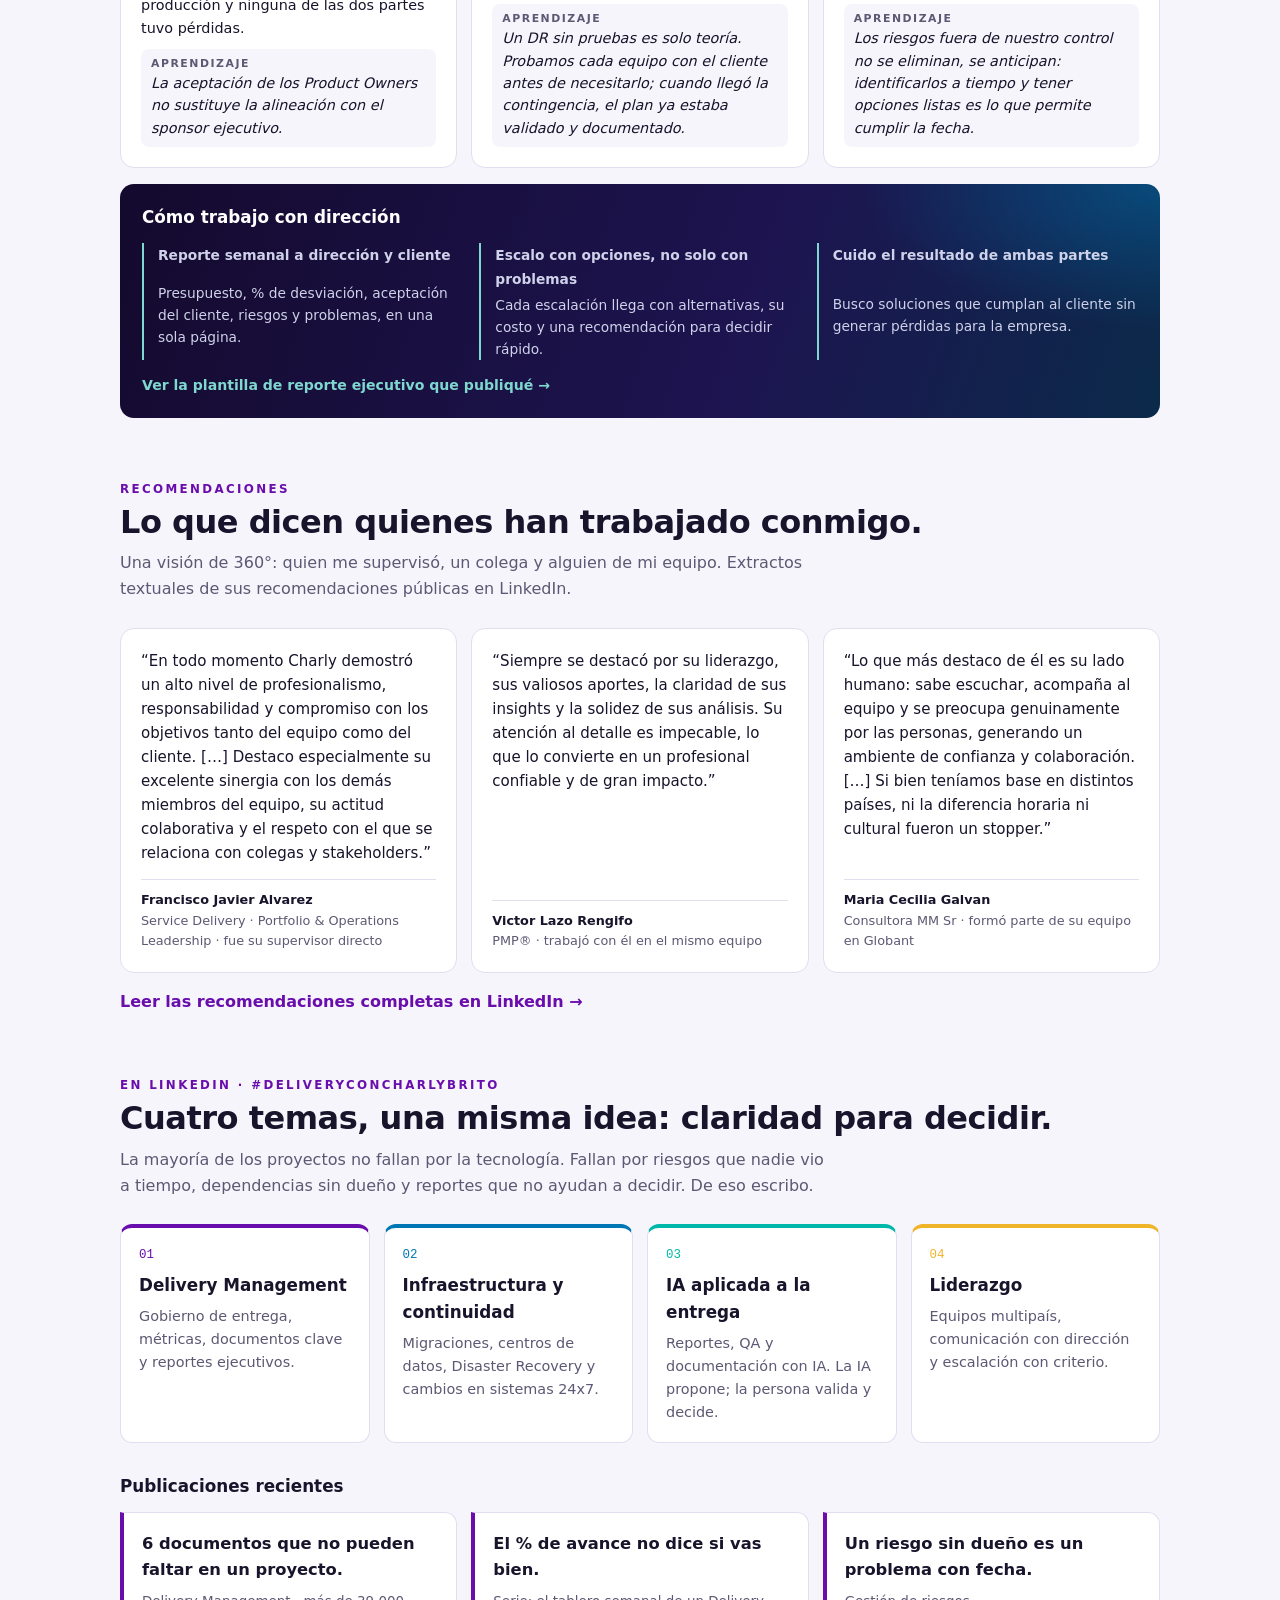
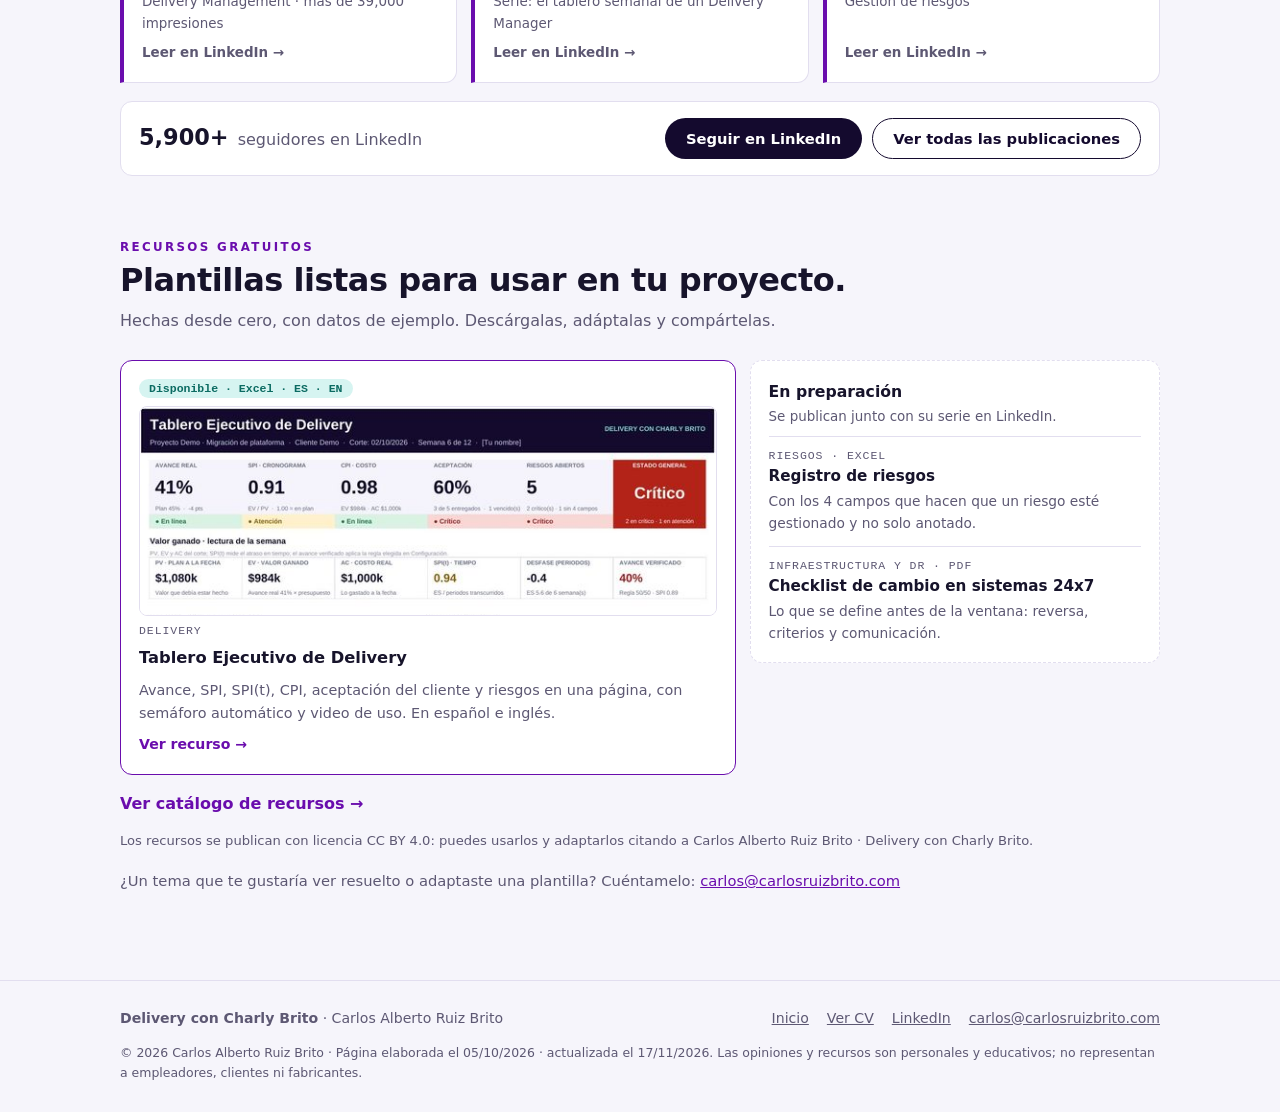
==== commit b6333a47: "Inicio: IA aplicada a la entrega con agente de primer contacto 24x7, PYGP y criterio de revisión Co-" ====
--- a/index.html
+++ b/index.html
@@ -430,7 +430,7 @@
       <details class="older"><summary><span class="es">Ver trayectoria 2012 – 2018</span><span class="en">Show 2012 – 2018</span></summary><article><div class="d">2015 – 2018</div><h3><span class="es">Analista de Sistemas SR → Project Manager</span><span class="en">Senior Systems Analyst → Project Manager</span></h3><p><span class="es">Ventas multicanal y analítica comercial en banca.</span><span class="en">Multichannel sales and commercial analytics in banking.</span></p><ul class="ach"><li><span class="es">Multipliqué por <b>5 las ventas de pólizas</b> en un mes con una solución de ofertas en cajeros automáticos.</span><span class="en">Grew <b>insurance policy sales 5x</b> in one month with an offers solution on ATMs.</span></li></ul></article><article><div class="d">2012 – 2014</div><h3><span class="es">Analista de sistemas y desarrollador</span><span class="en">Systems analyst &amp; developer</span></h3><p><span class="es">Modelado de procesos y aplicaciones de automatización.</span><span class="en">Process modeling and automation applications.</span></p></article></details>
     </div>
     <div class="creds"><h3 class="creds-t"><span class="es">Formación y certificaciones</span><span class="en">Education and certifications</span></h3><ul><li><span class="es">Maestría en Administración de Negocios (MBA)</span><span class="en">Master of Business Administration (MBA)</span></li><li><span class="es">Ingeniería en Sistemas Computacionales</span><span class="en">B.Sc. Computer Systems Engineering</span></li><li>SAFe® 6 POPM</li><li>Certified ScrumMaster®</li><li>Management 3.0</li><li>ITIL Foundations</li></ul></div>
-    <div class="aiband"><h3 class="creds-t"><span class="es">IA aplicada a la entrega</span><span class="en">AI applied to delivery</span></h3><ul><li><span class="es">Construí con IA <b>PYGP</b>, una plataforma de gestión de delivery de más de 15 módulos con <b>18 pruebas E2E automatizadas</b>.</span><span class="en">Built <b>PYGP</b> with AI, a delivery management platform with 15+ modules and <b>18 automated E2E tests</b>.</span></li><li><span class="es">Uso Claude, ChatGPT y Antigravity en reportes, QA, documentación y propuestas de valor para clientes.</span><span class="en">Use Claude, ChatGPT and Antigravity for reporting, QA, documentation and client value propositions.</span></li><li><span class="es"><b>Criterio:</b> la IA propone, yo valido. Decisiones y entregables al cliente pasan por revisión humana.</span><span class="en"><b>Rule:</b> AI proposes, I validate. Decisions and client deliverables go through human review.</span></li></ul></div>
+    <div class="aiband"><h3 class="creds-t"><span class="es">IA aplicada a la entrega</span><span class="en">AI applied to delivery</span></h3><ul><li><span class="es">Gestiono el <b>agente de IA de primer contacto</b> de una mesa de servicio 24x7: clasifica incidencias, atiende al cliente y entrega al equipo el caso completo.</span><span class="en">Manage the <b>first-contact AI agent</b> of a 24x7 service desk: it classifies incidents, engages the client and hands the team a complete case.</span></li><li><span class="es">Construí con IA <b>PYGP</b>, mi plataforma personal de gestión de delivery: más de 15 módulos, control de acceso por rol y <b>18 pruebas E2E</b> en cada compilación.</span><span class="en">Built <b>PYGP</b> with AI, my personal delivery management platform: 15+ modules, role-based access and <b>18 E2E tests</b> on every build.</span></li><li><span class="es">Uso Claude, ChatGPT y Antigravity en propuestas de valor, reportes, QA, documentación de DR y paquetes de gobierno (RACI, comunicación y PMO).</span><span class="en">Use Claude, ChatGPT and Antigravity for value propositions, reporting, QA, DR documentation and governance packages (RACI, communication and PMO).</span></li><li><span class="es"><b>Criterio:</b> la IA propone, yo valido. Decisiones, semáforos y entregables al cliente pasan por revisión humana, y los datos de clientes se anonimizan.</span><span class="en"><b>Rule:</b> AI proposes, I validate. Decisions, RAG status and client deliverables go through human review, and client data is anonymized.</span></li></ul></div>
     <div class="cvband">
       <div>
         <div class="eyebrow"><span class="es">CV completo</span><span class="en">Full CV</span></div>
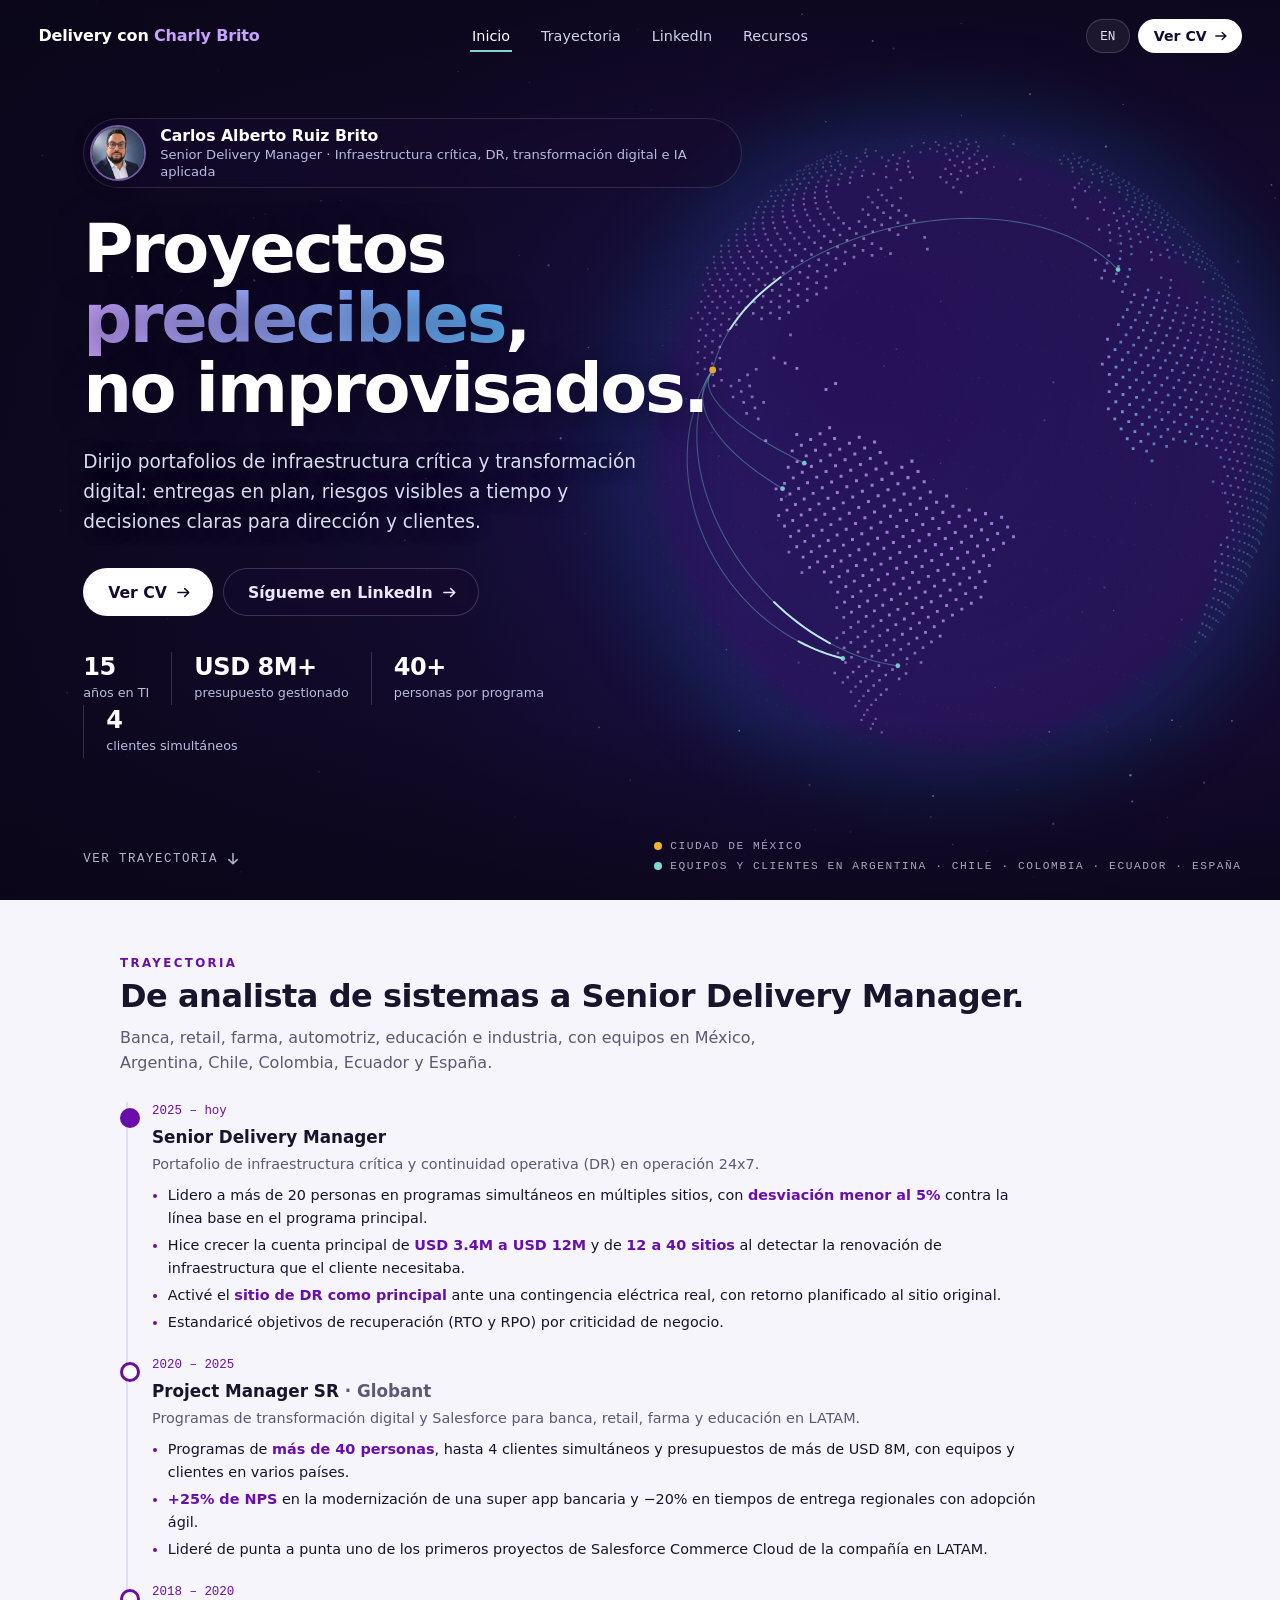
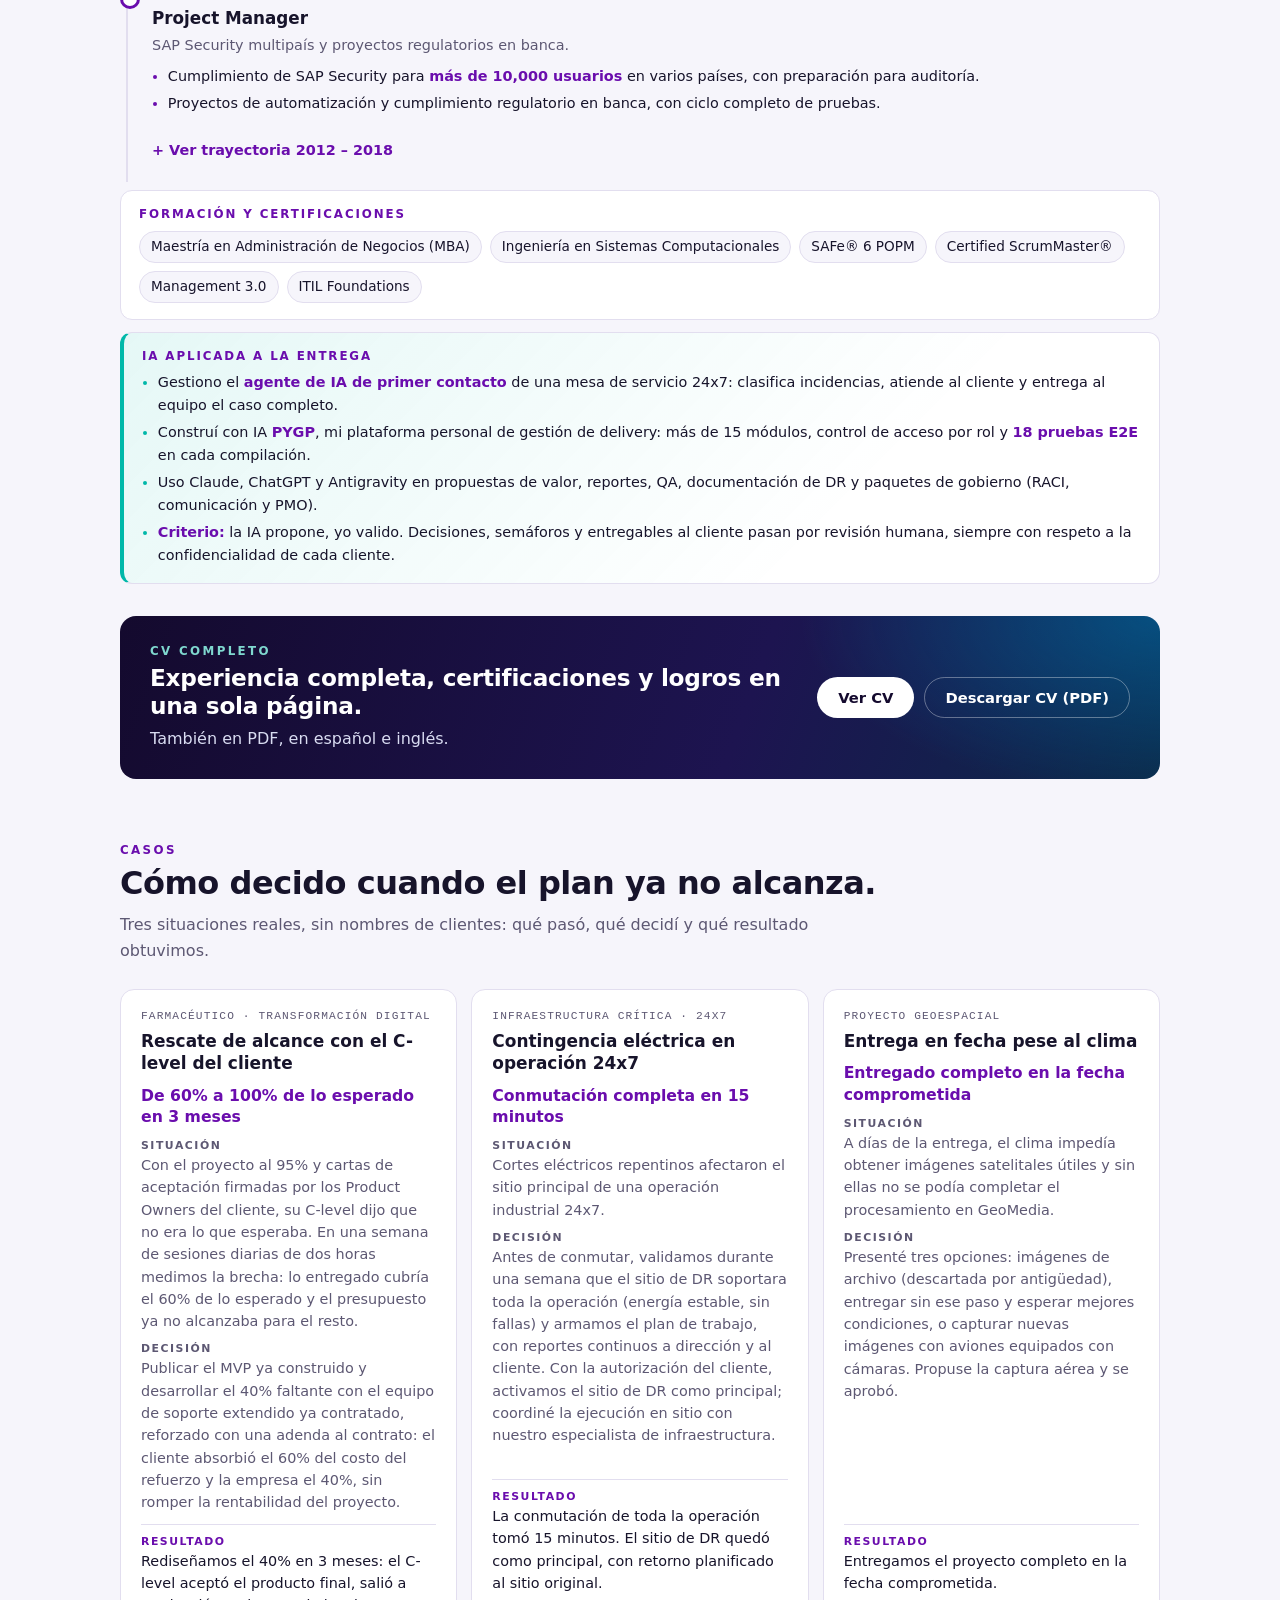
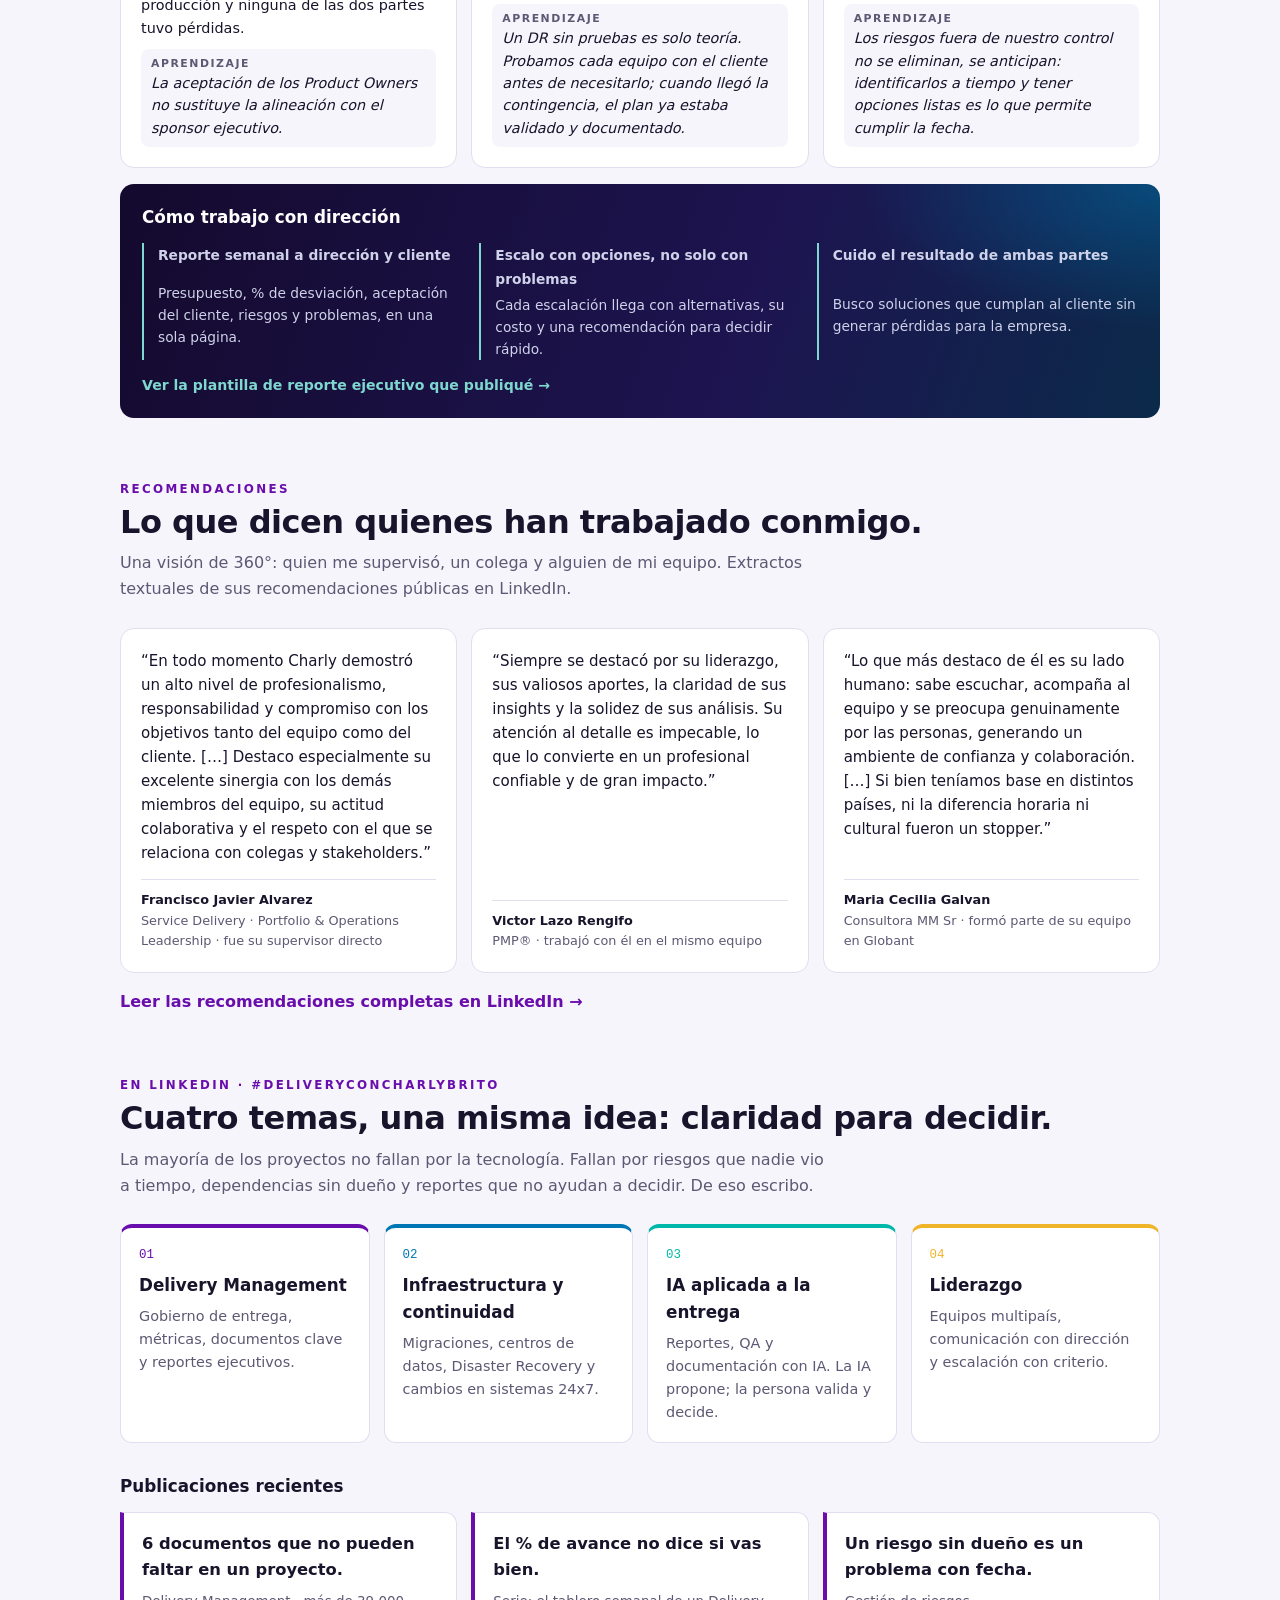
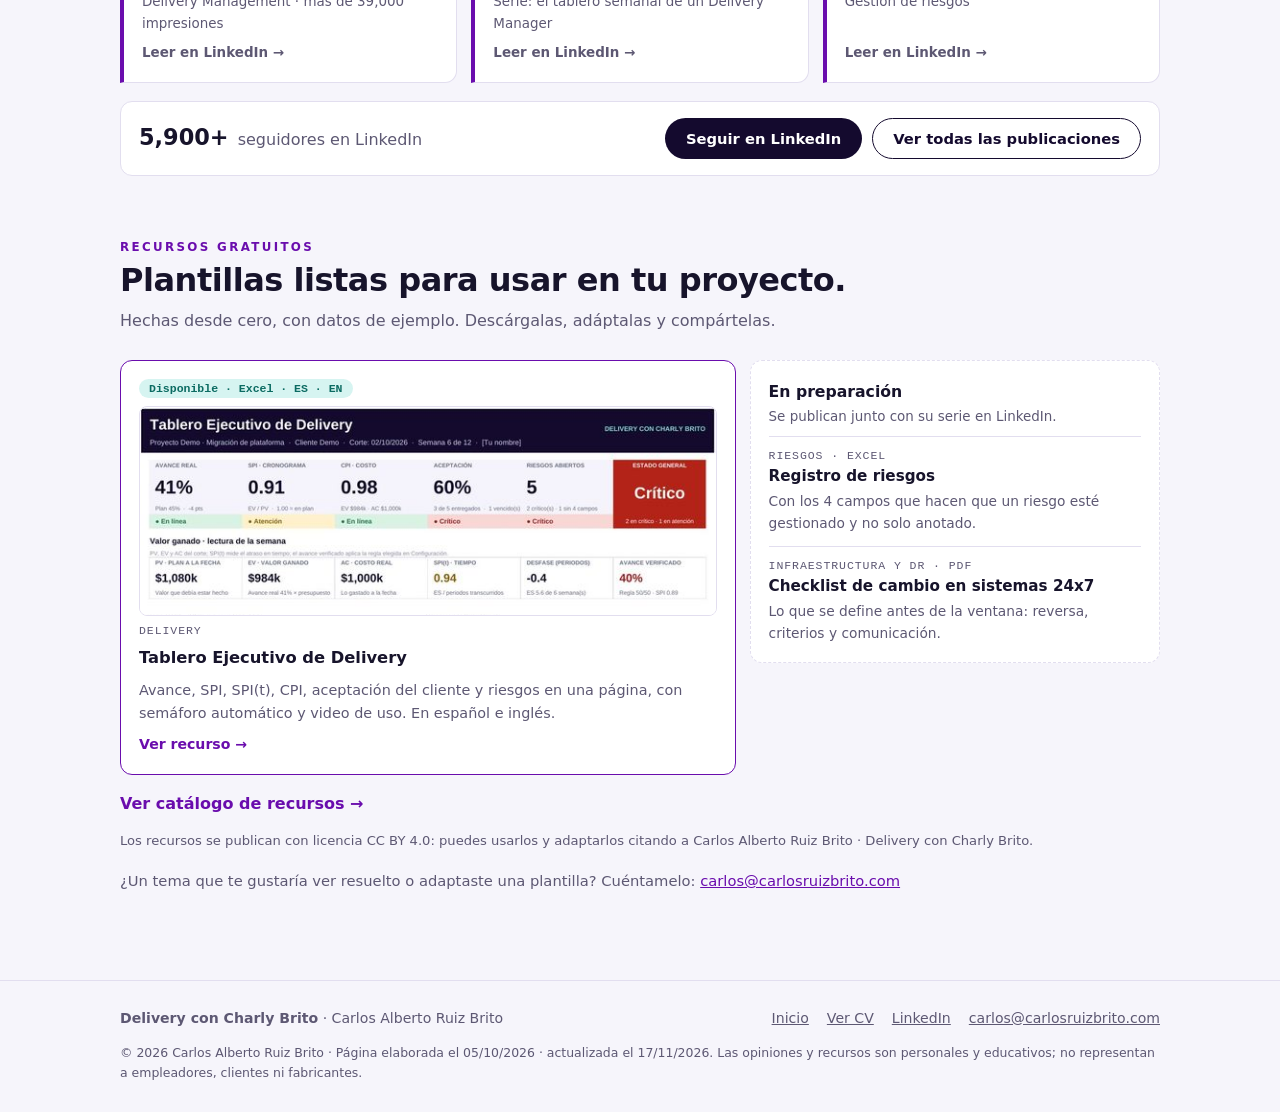
==== commit 12aab765: "Inicio: criterio de IA enfocado en confidencialidad del cliente Co-Authored-By: Claude Opus 5.5 <nor" ====
--- a/index.html
+++ b/index.html
@@ -430,7 +430,7 @@
       <details class="older"><summary><span class="es">Ver trayectoria 2012 – 2018</span><span class="en">Show 2012 – 2018</span></summary><article><div class="d">2015 – 2018</div><h3><span class="es">Analista de Sistemas SR → Project Manager</span><span class="en">Senior Systems Analyst → Project Manager</span></h3><p><span class="es">Ventas multicanal y analítica comercial en banca.</span><span class="en">Multichannel sales and commercial analytics in banking.</span></p><ul class="ach"><li><span class="es">Multipliqué por <b>5 las ventas de pólizas</b> en un mes con una solución de ofertas en cajeros automáticos.</span><span class="en">Grew <b>insurance policy sales 5x</b> in one month with an offers solution on ATMs.</span></li></ul></article><article><div class="d">2012 – 2014</div><h3><span class="es">Analista de sistemas y desarrollador</span><span class="en">Systems analyst &amp; developer</span></h3><p><span class="es">Modelado de procesos y aplicaciones de automatización.</span><span class="en">Process modeling and automation applications.</span></p></article></details>
     </div>
     <div class="creds"><h3 class="creds-t"><span class="es">Formación y certificaciones</span><span class="en">Education and certifications</span></h3><ul><li><span class="es">Maestría en Administración de Negocios (MBA)</span><span class="en">Master of Business Administration (MBA)</span></li><li><span class="es">Ingeniería en Sistemas Computacionales</span><span class="en">B.Sc. Computer Systems Engineering</span></li><li>SAFe® 6 POPM</li><li>Certified ScrumMaster®</li><li>Management 3.0</li><li>ITIL Foundations</li></ul></div>
-    <div class="aiband"><h3 class="creds-t"><span class="es">IA aplicada a la entrega</span><span class="en">AI applied to delivery</span></h3><ul><li><span class="es">Gestiono el <b>agente de IA de primer contacto</b> de una mesa de servicio 24x7: clasifica incidencias, atiende al cliente y entrega al equipo el caso completo.</span><span class="en">Manage the <b>first-contact AI agent</b> of a 24x7 service desk: it classifies incidents, engages the client and hands the team a complete case.</span></li><li><span class="es">Construí con IA <b>PYGP</b>, mi plataforma personal de gestión de delivery: más de 15 módulos, control de acceso por rol y <b>18 pruebas E2E</b> en cada compilación.</span><span class="en">Built <b>PYGP</b> with AI, my personal delivery management platform: 15+ modules, role-based access and <b>18 E2E tests</b> on every build.</span></li><li><span class="es">Uso Claude, ChatGPT y Antigravity en propuestas de valor, reportes, QA, documentación de DR y paquetes de gobierno (RACI, comunicación y PMO).</span><span class="en">Use Claude, ChatGPT and Antigravity for value propositions, reporting, QA, DR documentation and governance packages (RACI, communication and PMO).</span></li><li><span class="es"><b>Criterio:</b> la IA propone, yo valido. Decisiones, semáforos y entregables al cliente pasan por revisión humana, y los datos de clientes se anonimizan.</span><span class="en"><b>Rule:</b> AI proposes, I validate. Decisions, RAG status and client deliverables go through human review, and client data is anonymized.</span></li></ul></div>
+    <div class="aiband"><h3 class="creds-t"><span class="es">IA aplicada a la entrega</span><span class="en">AI applied to delivery</span></h3><ul><li><span class="es">Gestiono el <b>agente de IA de primer contacto</b> de una mesa de servicio 24x7: clasifica incidencias, atiende al cliente y entrega al equipo el caso completo.</span><span class="en">Manage the <b>first-contact AI agent</b> of a 24x7 service desk: it classifies incidents, engages the client and hands the team a complete case.</span></li><li><span class="es">Construí con IA <b>PYGP</b>, mi plataforma personal de gestión de delivery: más de 15 módulos, control de acceso por rol y <b>18 pruebas E2E</b> en cada compilación.</span><span class="en">Built <b>PYGP</b> with AI, my personal delivery management platform: 15+ modules, role-based access and <b>18 E2E tests</b> on every build.</span></li><li><span class="es">Uso Claude, ChatGPT y Antigravity en propuestas de valor, reportes, QA, documentación de DR y paquetes de gobierno (RACI, comunicación y PMO).</span><span class="en">Use Claude, ChatGPT and Antigravity for value propositions, reporting, QA, DR documentation and governance packages (RACI, communication and PMO).</span></li><li><span class="es"><b>Criterio:</b> la IA propone, yo valido. Decisiones, semáforos y entregables al cliente pasan por revisión humana, siempre con respeto a la confidencialidad de cada cliente.</span><span class="en"><b>Rule:</b> AI proposes, I validate. Decisions, RAG status and client deliverables go through human review, always respecting each client's confidentiality.</span></li></ul></div>
     <div class="cvband">
       <div>
         <div class="eyebrow"><span class="es">CV completo</span><span class="en">Full CV</span></div>
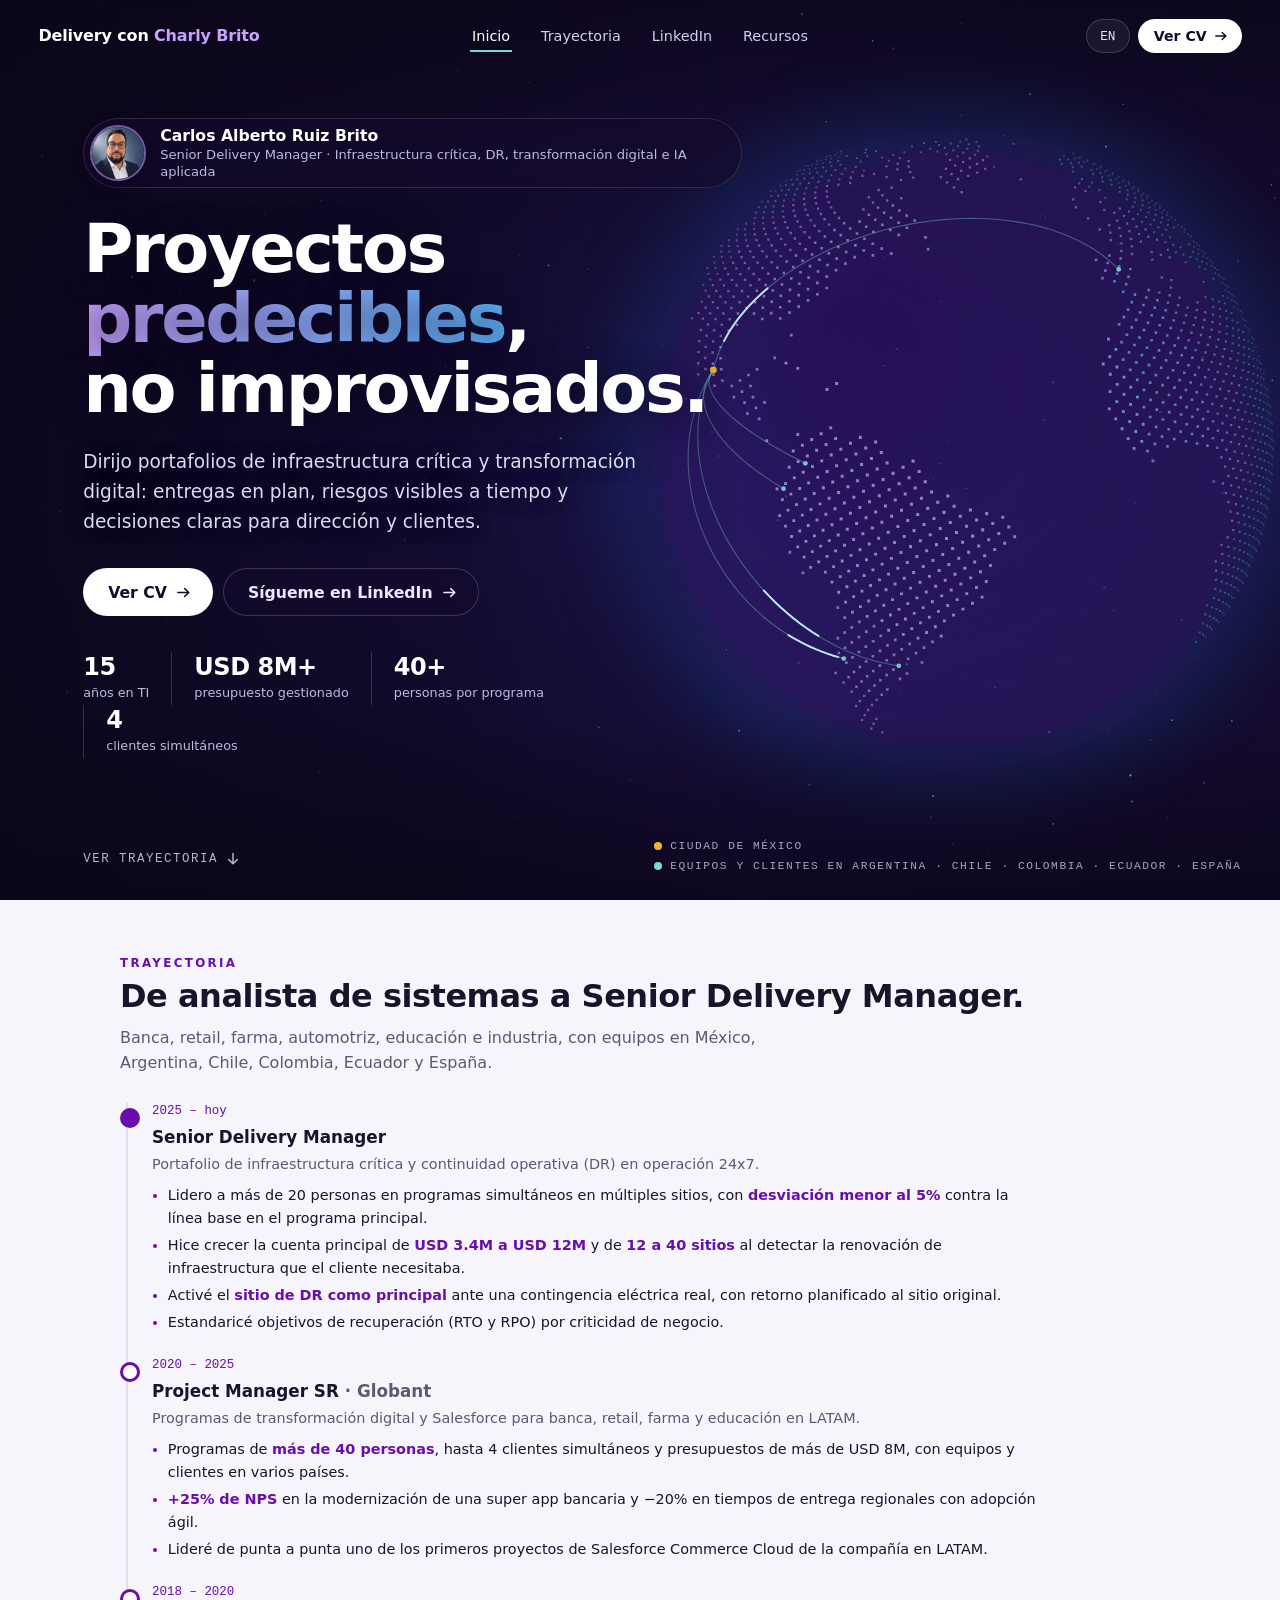
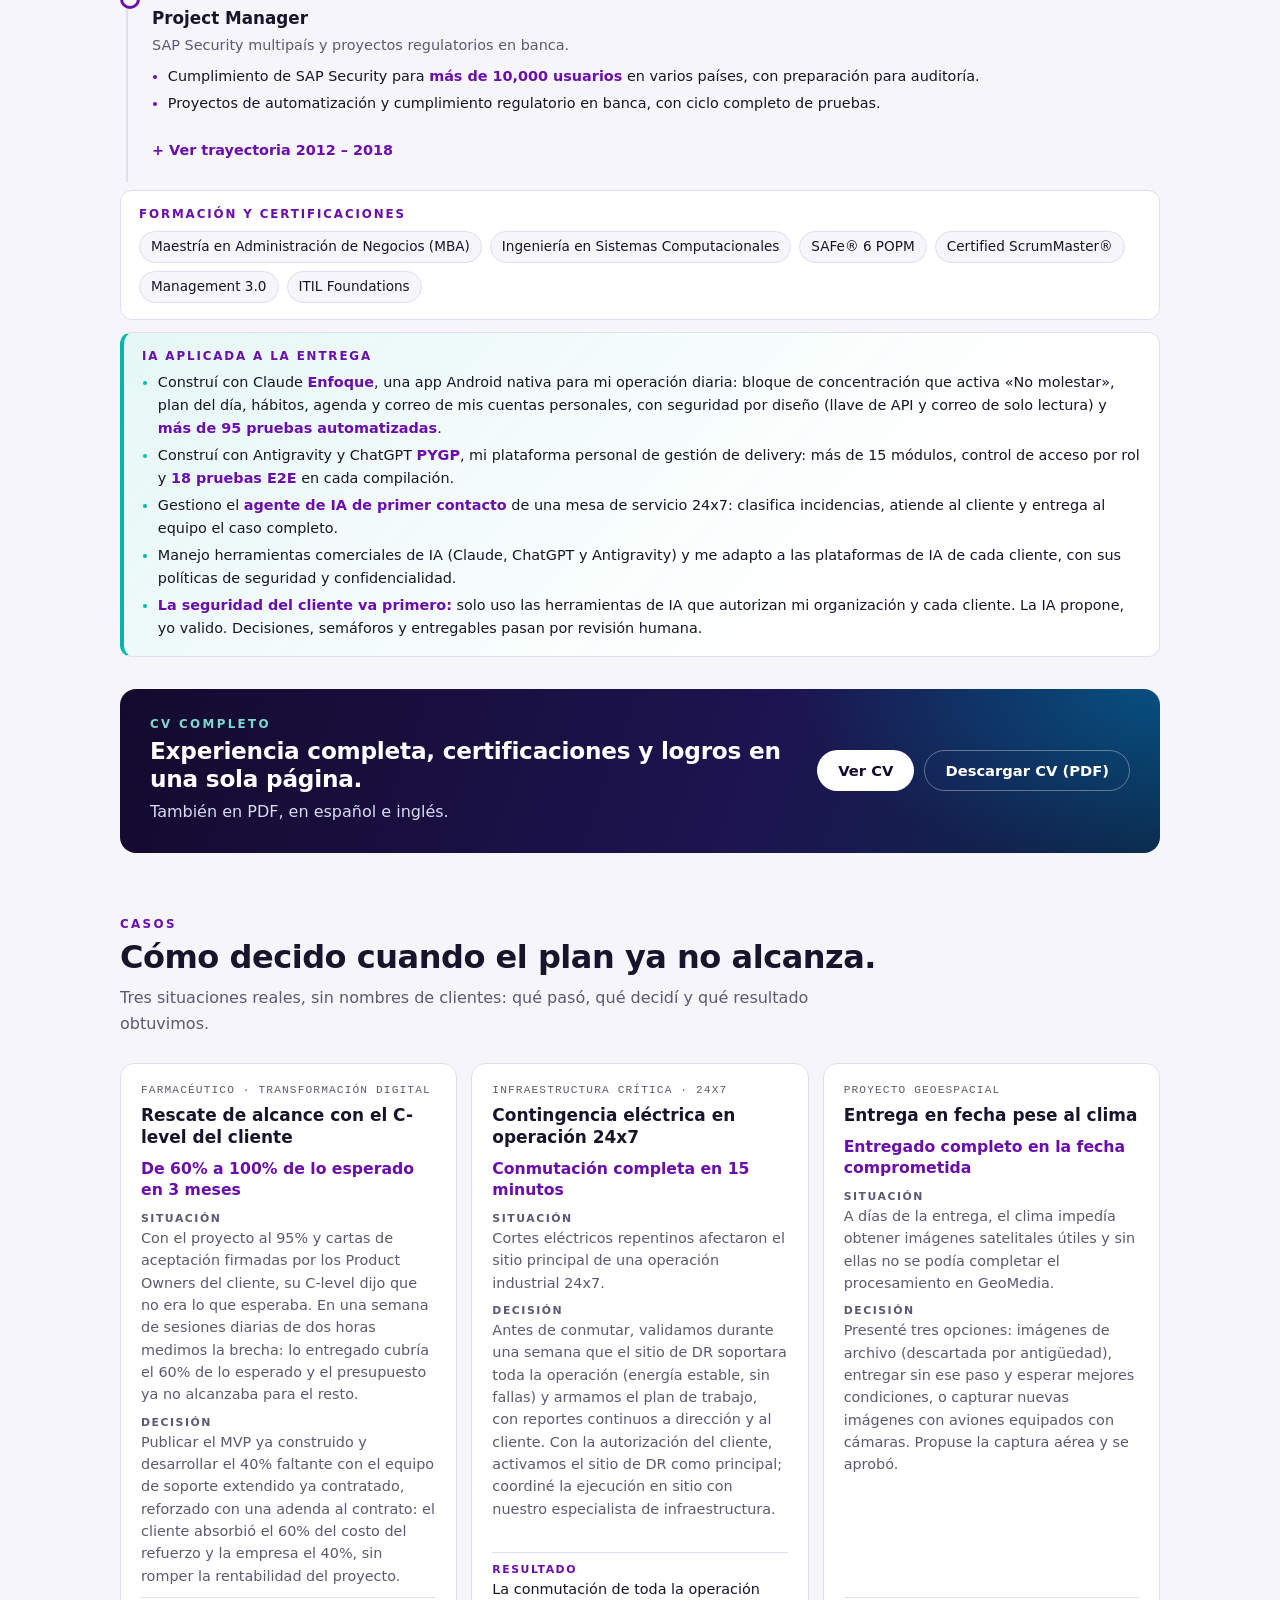
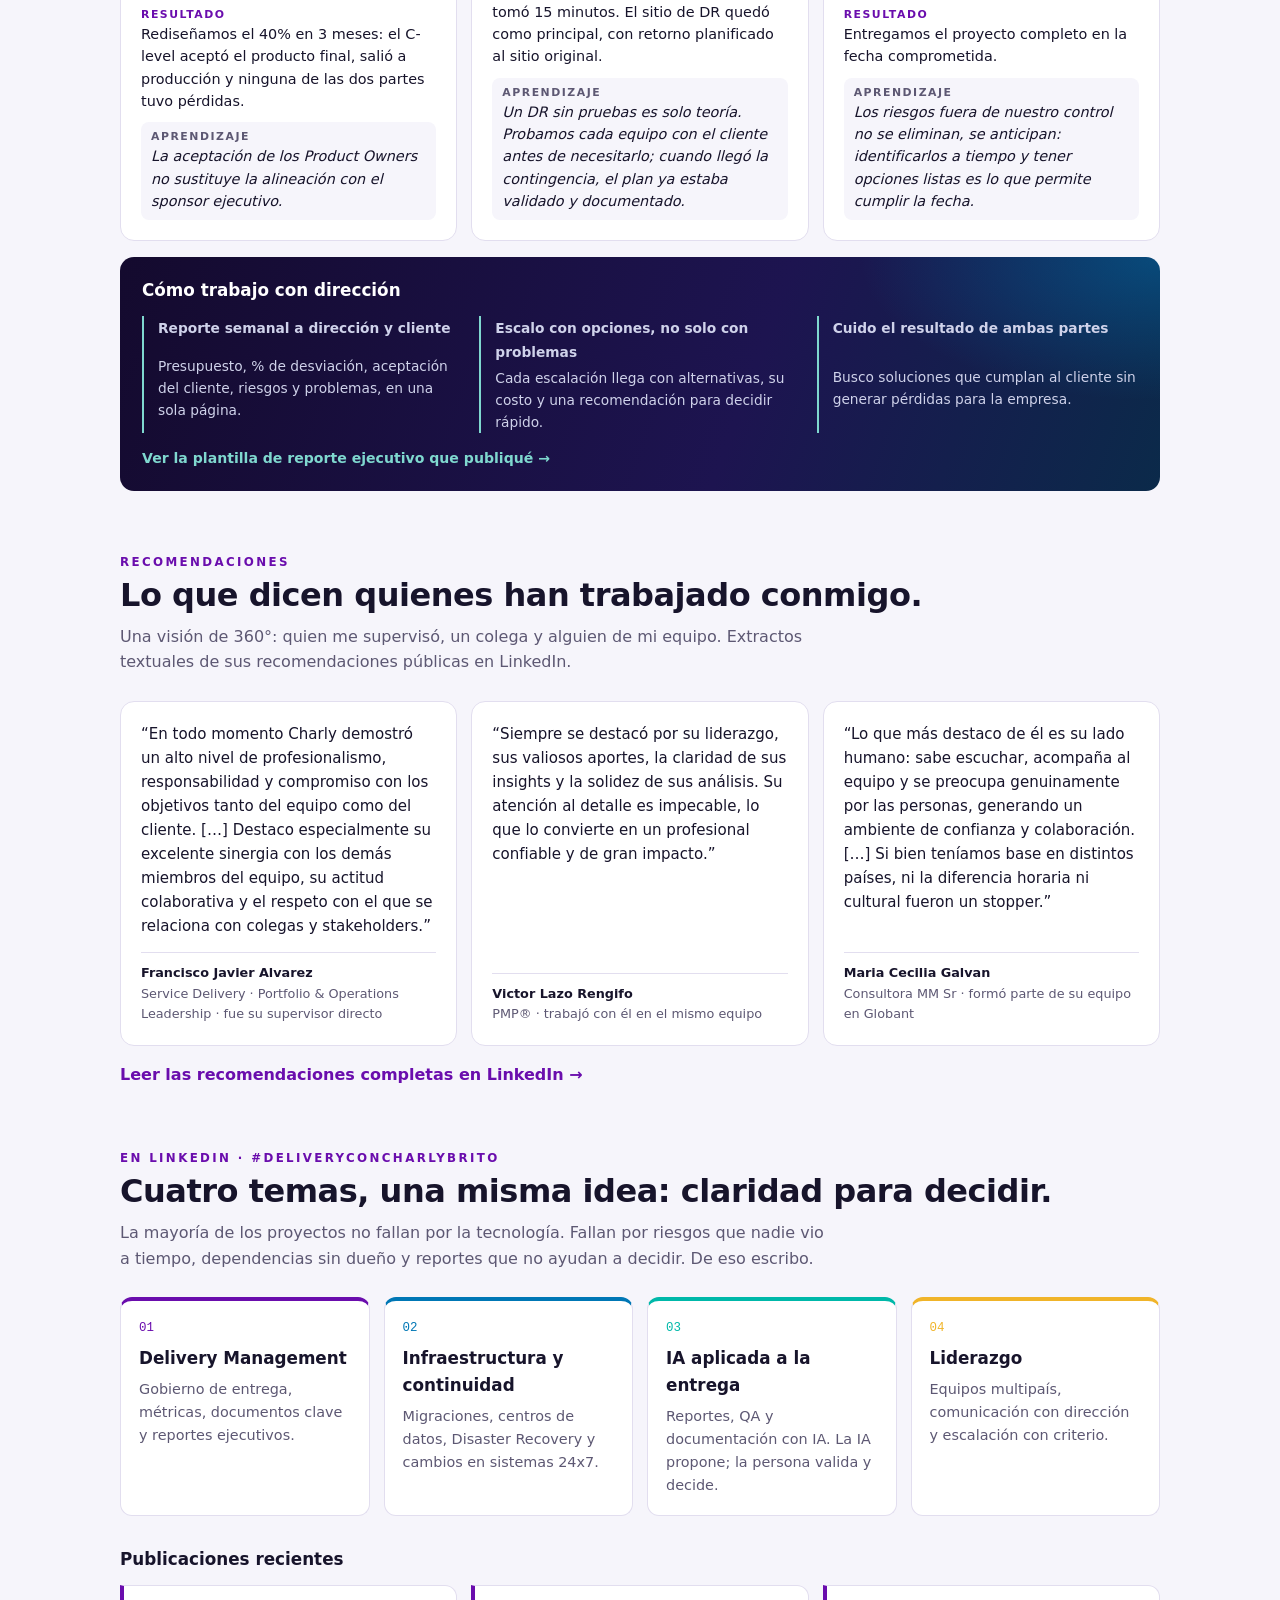
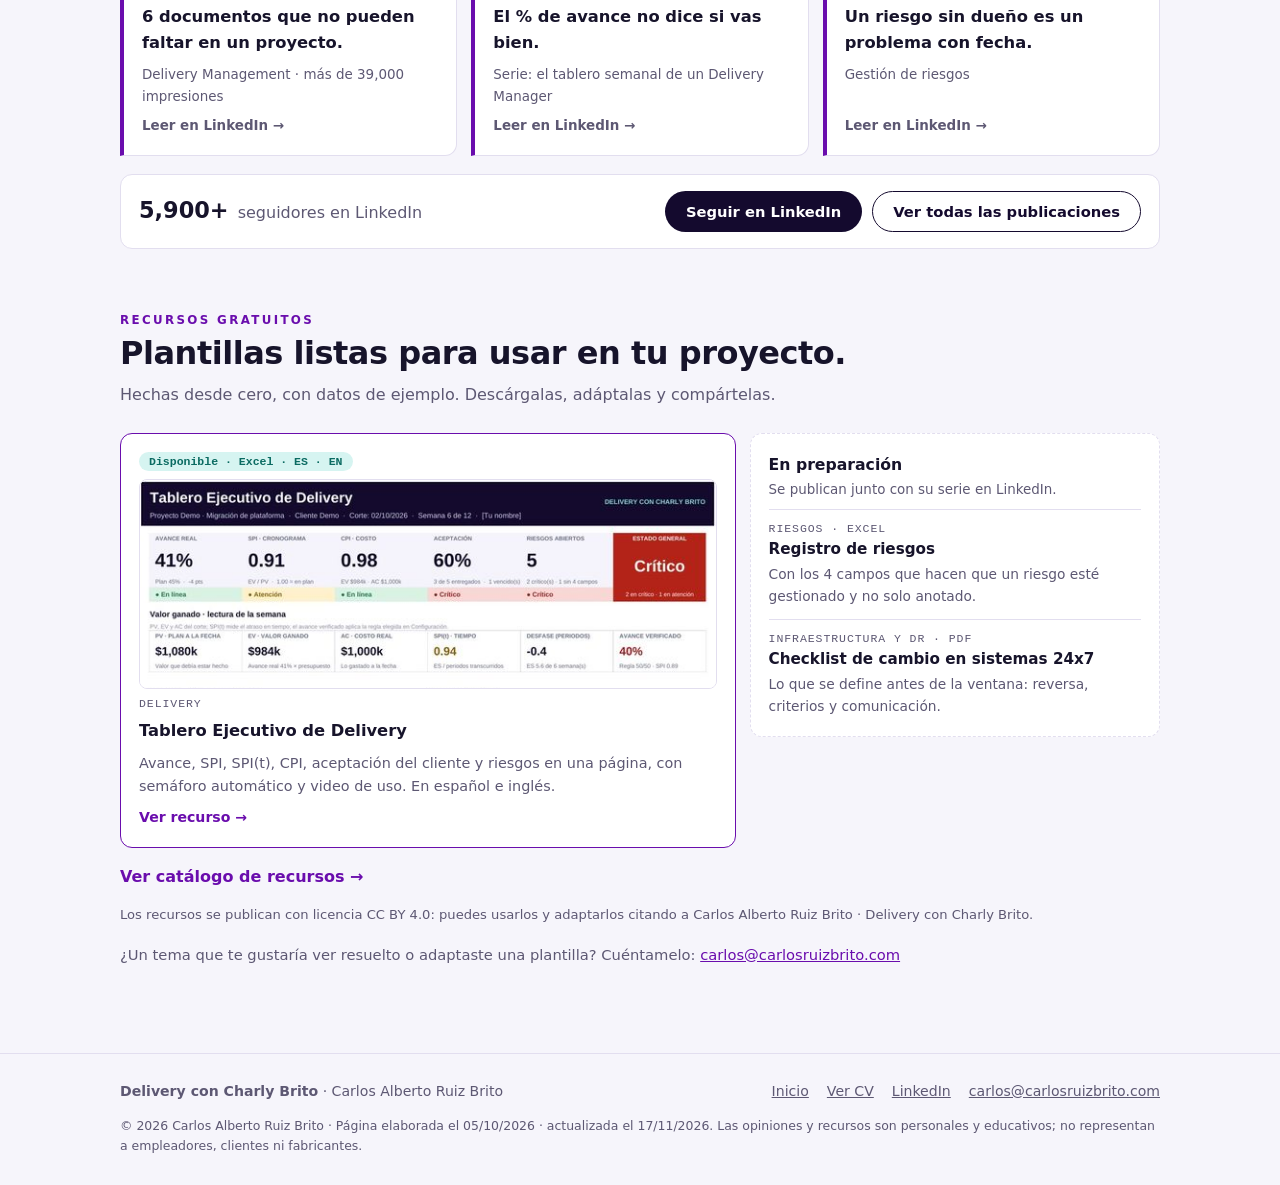
==== commit e5ab3b74: "IA aplicada: Enfoque (app Android con Claude), PYGP y criterio de seguridad del cliente en inicio, C" ====
--- a/index.html
+++ b/index.html
@@ -430,7 +430,7 @@
       <details class="older"><summary><span class="es">Ver trayectoria 2012 – 2018</span><span class="en">Show 2012 – 2018</span></summary><article><div class="d">2015 – 2018</div><h3><span class="es">Analista de Sistemas SR → Project Manager</span><span class="en">Senior Systems Analyst → Project Manager</span></h3><p><span class="es">Ventas multicanal y analítica comercial en banca.</span><span class="en">Multichannel sales and commercial analytics in banking.</span></p><ul class="ach"><li><span class="es">Multipliqué por <b>5 las ventas de pólizas</b> en un mes con una solución de ofertas en cajeros automáticos.</span><span class="en">Grew <b>insurance policy sales 5x</b> in one month with an offers solution on ATMs.</span></li></ul></article><article><div class="d">2012 – 2014</div><h3><span class="es">Analista de sistemas y desarrollador</span><span class="en">Systems analyst &amp; developer</span></h3><p><span class="es">Modelado de procesos y aplicaciones de automatización.</span><span class="en">Process modeling and automation applications.</span></p></article></details>
     </div>
     <div class="creds"><h3 class="creds-t"><span class="es">Formación y certificaciones</span><span class="en">Education and certifications</span></h3><ul><li><span class="es">Maestría en Administración de Negocios (MBA)</span><span class="en">Master of Business Administration (MBA)</span></li><li><span class="es">Ingeniería en Sistemas Computacionales</span><span class="en">B.Sc. Computer Systems Engineering</span></li><li>SAFe® 6 POPM</li><li>Certified ScrumMaster®</li><li>Management 3.0</li><li>ITIL Foundations</li></ul></div>
-    <div class="aiband"><h3 class="creds-t"><span class="es">IA aplicada a la entrega</span><span class="en">AI applied to delivery</span></h3><ul><li><span class="es">Gestiono el <b>agente de IA de primer contacto</b> de una mesa de servicio 24x7: clasifica incidencias, atiende al cliente y entrega al equipo el caso completo.</span><span class="en">Manage the <b>first-contact AI agent</b> of a 24x7 service desk: it classifies incidents, engages the client and hands the team a complete case.</span></li><li><span class="es">Construí con IA <b>PYGP</b>, mi plataforma personal de gestión de delivery: más de 15 módulos, control de acceso por rol y <b>18 pruebas E2E</b> en cada compilación.</span><span class="en">Built <b>PYGP</b> with AI, my personal delivery management platform: 15+ modules, role-based access and <b>18 E2E tests</b> on every build.</span></li><li><span class="es">Uso Claude, ChatGPT y Antigravity en propuestas de valor, reportes, QA, documentación de DR y paquetes de gobierno (RACI, comunicación y PMO).</span><span class="en">Use Claude, ChatGPT and Antigravity for value propositions, reporting, QA, DR documentation and governance packages (RACI, communication and PMO).</span></li><li><span class="es"><b>Criterio:</b> la IA propone, yo valido. Decisiones, semáforos y entregables al cliente pasan por revisión humana, siempre con respeto a la confidencialidad de cada cliente.</span><span class="en"><b>Rule:</b> AI proposes, I validate. Decisions, RAG status and client deliverables go through human review, always respecting each client's confidentiality.</span></li></ul></div>
+    <div class="aiband"><h3 class="creds-t"><span class="es">IA aplicada a la entrega</span><span class="en">AI applied to delivery</span></h3><ul><li><span class="es">Construí con Claude <b>Enfoque</b>, una app Android nativa para mi operación diaria: bloque de concentración que activa «No molestar», plan del día, hábitos, agenda y correo de mis cuentas personales, con seguridad por diseño (llave de API y correo de solo lectura) y <b>más de 95 pruebas automatizadas</b>.</span><span class="en">Built <b>Enfoque</b> with Claude, a native Android app for my daily operation: a focus block that turns on Do Not Disturb, daily plan, habits, calendar and email from my personal accounts, with security by design (API key and read-only email) and <b>95+ automated tests</b>.</span></li><li><span class="es">Construí con Antigravity y ChatGPT <b>PYGP</b>, mi plataforma personal de gestión de delivery: más de 15 módulos, control de acceso por rol y <b>18 pruebas E2E</b> en cada compilación.</span><span class="en">Built <b>PYGP</b> with Antigravity and ChatGPT, my personal delivery management platform: 15+ modules, role-based access and <b>18 E2E tests</b> on every build.</span></li><li><span class="es">Gestiono el <b>agente de IA de primer contacto</b> de una mesa de servicio 24x7: clasifica incidencias, atiende al cliente y entrega al equipo el caso completo.</span><span class="en">Manage the <b>first-contact AI agent</b> of a 24x7 service desk: it classifies incidents, engages the client and hands the team a complete case.</span></li><li><span class="es">Manejo herramientas comerciales de IA (Claude, ChatGPT y Antigravity) y me adapto a las plataformas de IA de cada cliente, con sus políticas de seguridad y confidencialidad.</span><span class="en">I work with commercial AI tools (Claude, ChatGPT and Antigravity) and adapt to each client's AI platforms, following their security and confidentiality policies.</span></li><li><span class="es"><b>La seguridad del cliente va primero:</b> solo uso las herramientas de IA que autorizan mi organización y cada cliente. La IA propone, yo valido. Decisiones, semáforos y entregables pasan por revisión humana.</span><span class="en"><b>Client security comes first:</b> I only use AI tools approved by my organization and by each client. AI proposes, I validate. Decisions, RAG status and deliverables go through human review.</span></li></ul></div>
     <div class="cvband">
       <div>
         <div class="eyebrow"><span class="es">CV completo</span><span class="en">Full CV</span></div>
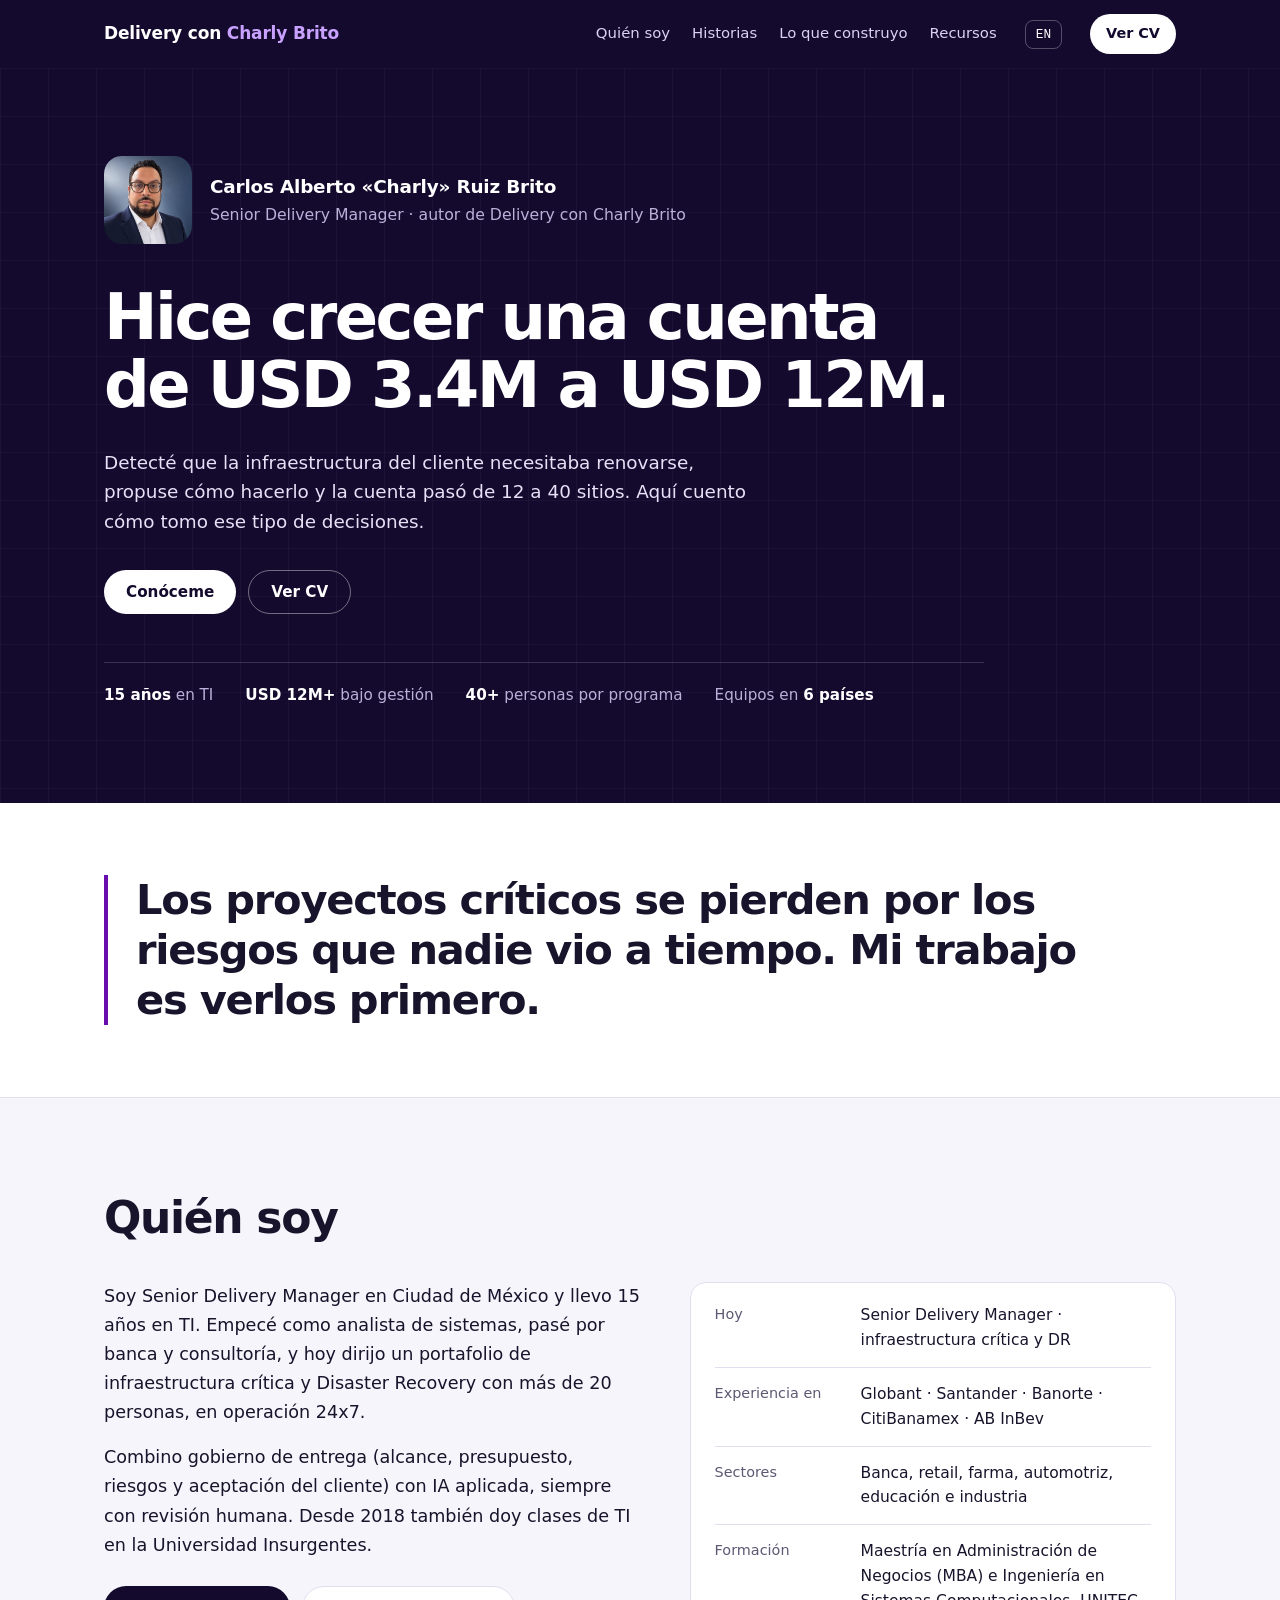
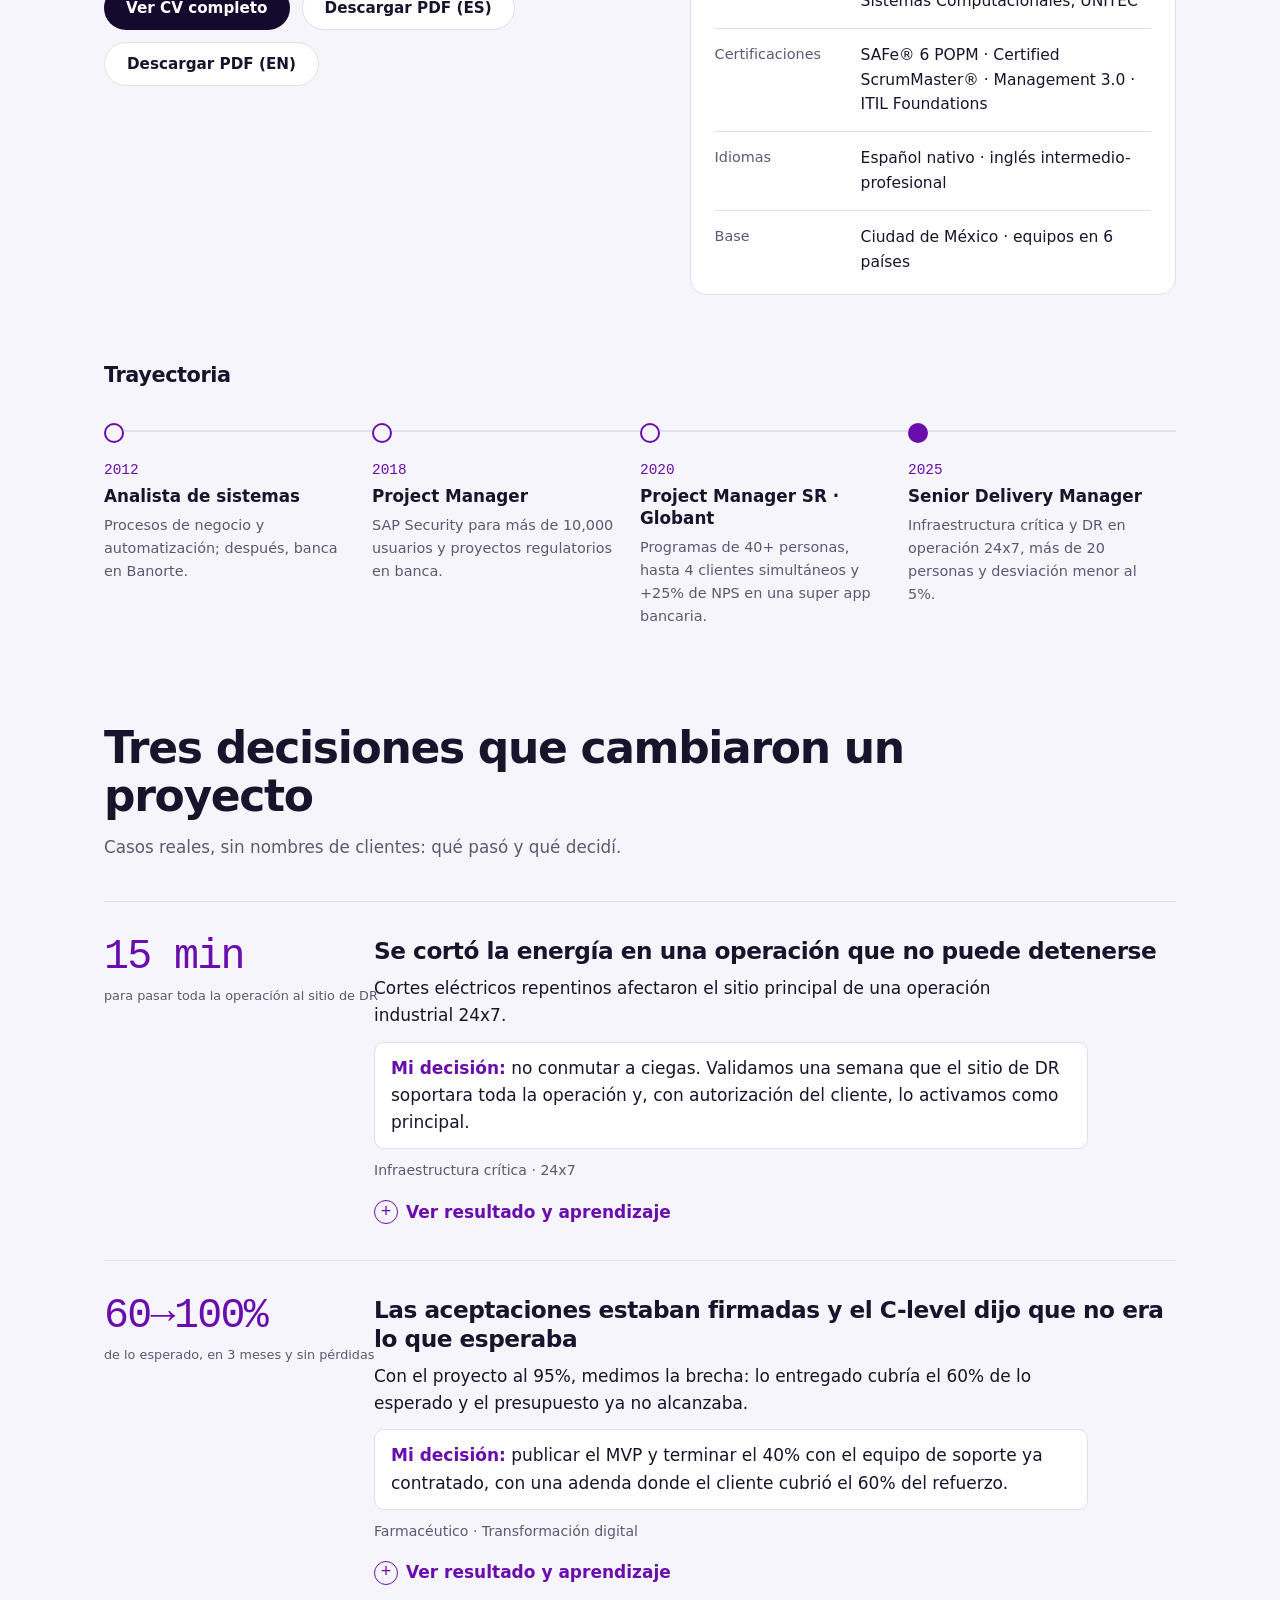
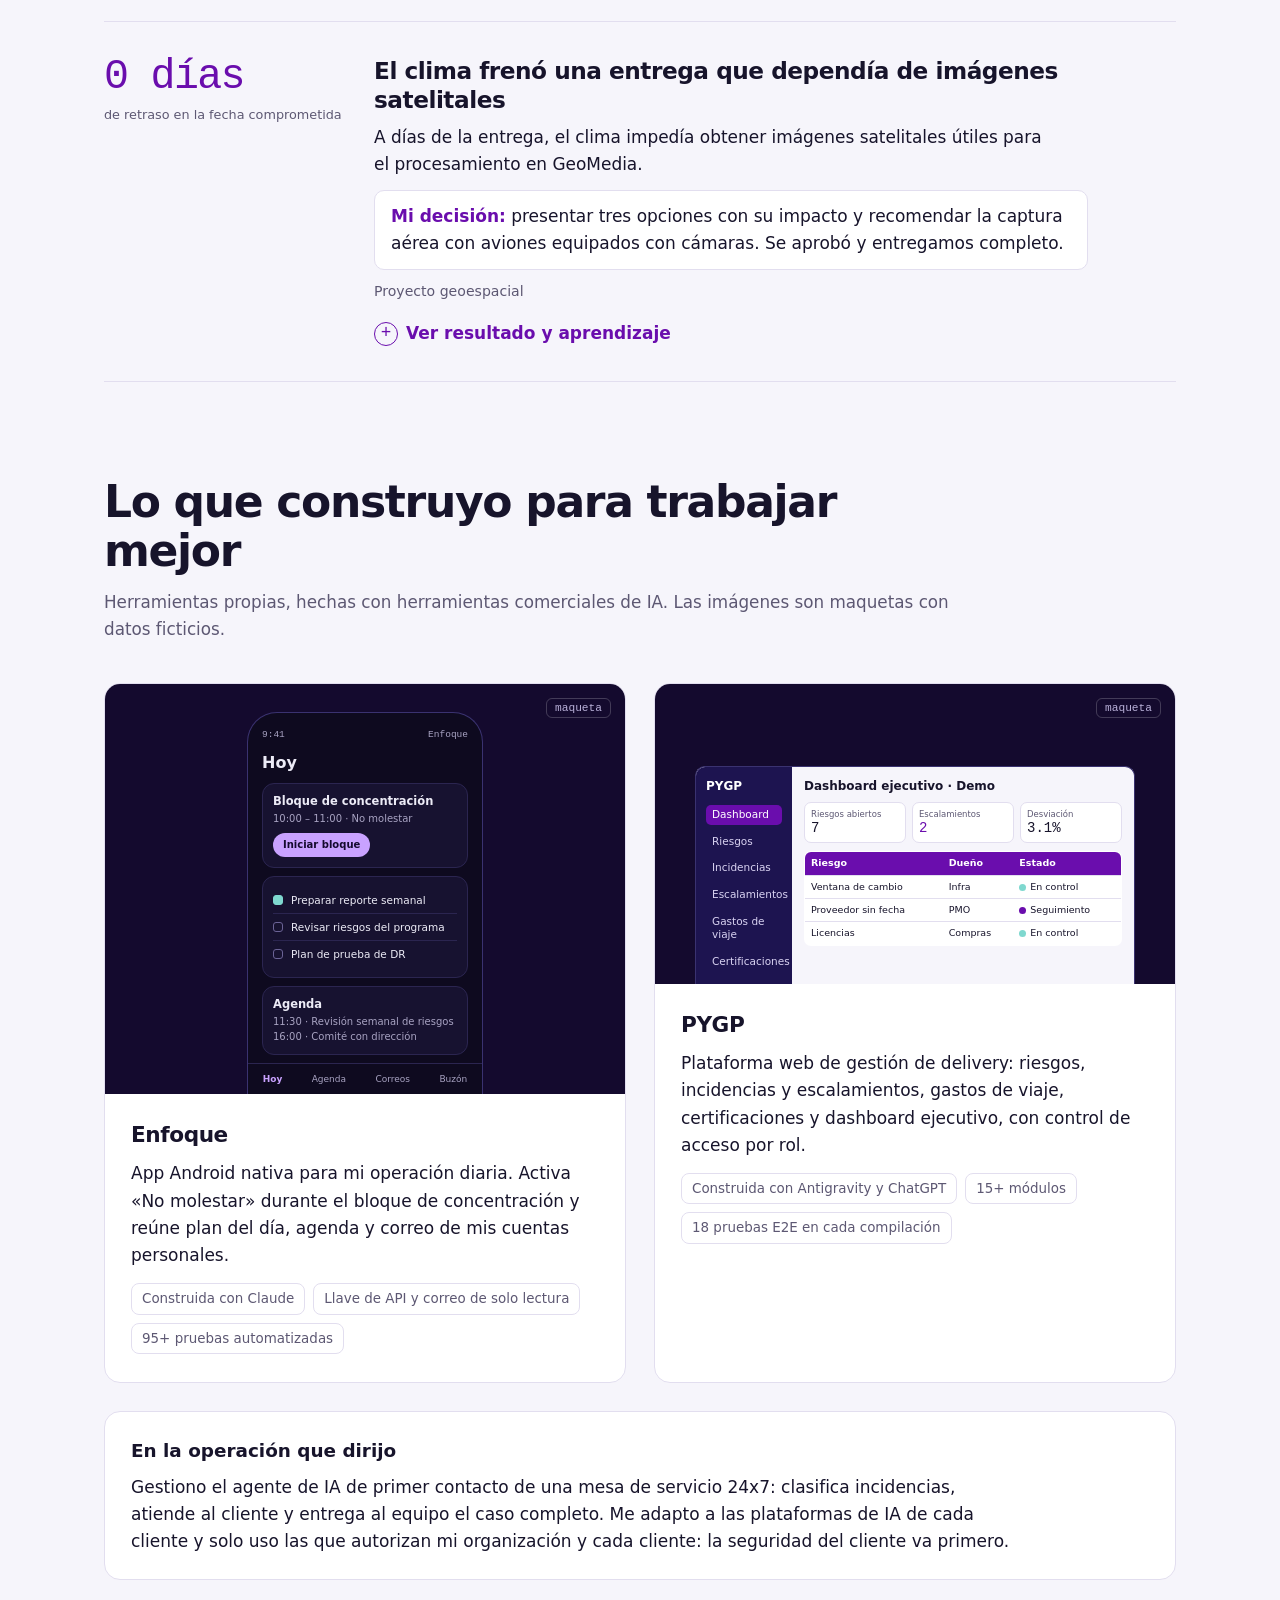
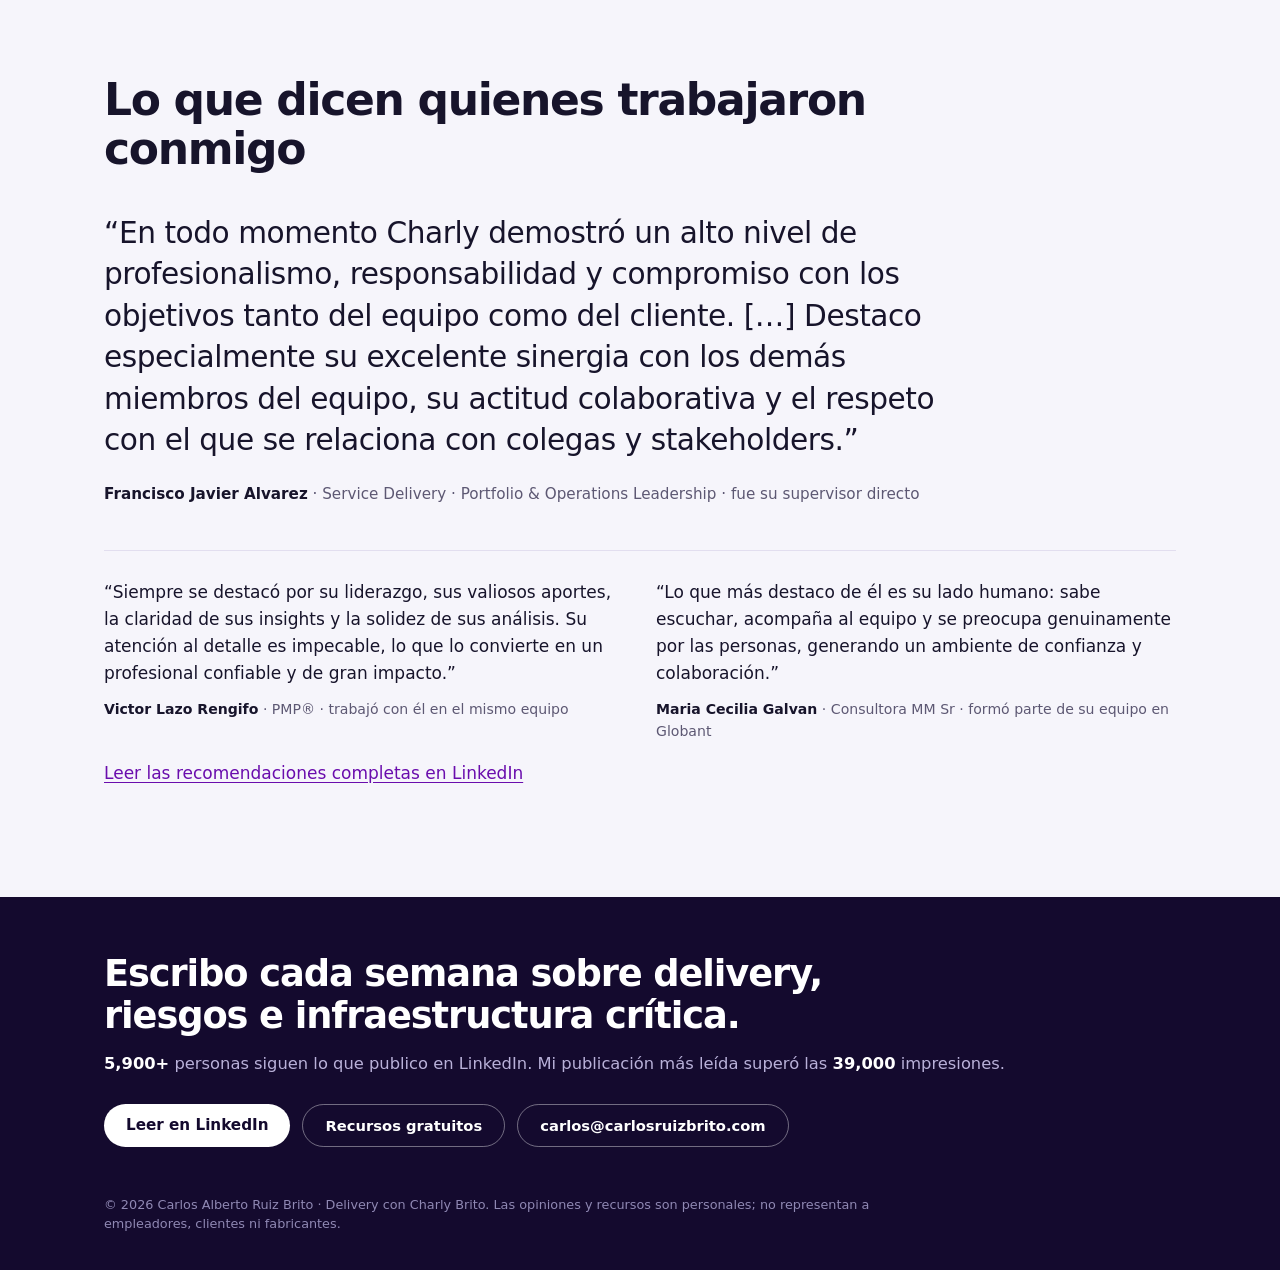
==== commit 74fbb2cc: "Sitio con diseño editorial: inicio nuevo en / y /en/, páginas internas alineadas, CV con pie corregi" ====
--- a/index.html
+++ b/index.html
@@ -1,529 +1,468 @@
-<!doctype html>
-<!-- © Carlos Alberto Ruiz Brito · Delivery con Charly Brito · carlosruizbrito.com · 05/10/2026 · actualizado 17/11/2026 -->
-<html lang="es">
+<!DOCTYPE html>
+
+<!-- © Carlos Alberto Ruiz Brito · Delivery con Charly Brito · carlosruizbrito.com · 17/11/2026 · actualizado 17/11/2026 · generado desde _fuente/inicio.html -->
+<html data-pagina-idioma="" lang="es">
 <head>
-<meta charset="utf-8">
-<meta http-equiv="Content-Security-Policy" content="default-src 'self'; script-src 'self'; style-src 'self' 'unsafe-inline' https://fonts.googleapis.com; font-src https://fonts.gstatic.com; img-src 'self' data:; media-src 'self'; connect-src 'self'; object-src 'none'; base-uri 'self'; form-action 'none'; upgrade-insecure-requests">
-<meta name="referrer" content="strict-origin-when-cross-origin">
-<meta name="theme-color" content="#140a2e">
-<meta name="viewport" content="width=device-width, initial-scale=1">
-<title>Carlos Alberto Ruiz Brito · Senior Delivery Manager · Delivery con Charly Brito</title>
-<meta name="description" content="Delivery con Charly Brito: prácticas de Delivery Management, infraestructura crítica e IA aplicada, por Carlos Alberto Ruiz Brito.">
-<link rel="canonical" href="https://carlosruizbrito.com/">
-<meta property="og:url" content="https://carlosruizbrito.com/">
-<meta property="og:title" content="Carlos Alberto Ruiz Brito · Senior Delivery Manager">
-<meta property="og:description" content="De analista de sistemas a Senior Delivery Manager: 15 años en TI dirigiendo infraestructura crítica, DR y transformación digital. USD 8M+ gestionados, equipos en 6 países e IA aplicada a la entrega.">
-<meta property="og:type" content="website">
-<meta property="og:image" content="https://carlosruizbrito.com/recursos/og-image.png">
-<meta property="og:image:width" content="1200">
-<meta property="og:image:height" content="627">
-<meta name="twitter:card" content="summary_large_image">
-<link rel="preconnect" href="https://fonts.googleapis.com"><link rel="preconnect" href="https://fonts.gstatic.com" crossorigin>
-<link rel="stylesheet" href="https://fonts.googleapis.com/css2?family=Inter:wght@400;500;600;700;800&family=IBM+Plex+Mono:wght@500&display=swap">
+<meta charset="utf-8"/>
+<meta content="default-src 'self'; script-src 'self'; style-src 'self' 'unsafe-inline' https://fonts.googleapis.com; font-src https://fonts.gstatic.com; img-src 'self' data:; media-src 'self'; connect-src 'self'; object-src 'none'; base-uri 'self'; form-action 'none'; upgrade-insecure-requests" http-equiv="Content-Security-Policy"/>
+<meta content="strict-origin-when-cross-origin" name="referrer"/>
+<meta content="#140a2e" name="theme-color"/>
+<meta content="width=device-width, initial-scale=1" name="viewport"/>
+<title>Carlos Alberto Ruiz Brito · Senior Delivery Manager</title>
+<meta content="Carlos Alberto «Charly» Ruiz Brito, Senior Delivery Manager: decisiones de entrega en infraestructura crítica, Disaster Recovery y transformación digital." name="description"/>
+<link href="https://carlosruizbrito.com/" rel="canonical"/>
+<link href="https://carlosruizbrito.com/" hreflang="es" rel="alternate"/>
+<link href="https://carlosruizbrito.com/en/" hreflang="en" rel="alternate"/>
+<link href="https://carlosruizbrito.com/" hreflang="x-default" rel="alternate"/>
+<meta content="profile" property="og:type"/>
+<meta content="https://carlosruizbrito.com/" property="og:url"/>
+<meta content="Carlos Alberto Ruiz Brito · Senior Delivery Manager" property="og:title"/>
+<meta content="Carlos Alberto «Charly» Ruiz Brito, Senior Delivery Manager: decisiones de entrega en infraestructura crítica, Disaster Recovery y transformación digital." property="og:description"/>
+<meta content="https://carlosruizbrito.com/recursos/og-image.png" property="og:image"/>
+<meta content="1200" property="og:image:width"/>
+<meta content="627" property="og:image:height"/>
+<meta content="summary_large_image" name="twitter:card"/>
+<script type="application/ld+json">{"@context":"https://schema.org","@type":"Person","name":"Carlos Alberto Ruiz Brito","alternateName":"Charly Brito","jobTitle":"Senior Delivery Manager","url":"https://carlosruizbrito.com/","image":"https://carlosruizbrito.com/foto-carlos.jpg","email":"mailto:carlos@carlosruizbrito.com","address":{"@type":"PostalAddress","addressLocality":"Ciudad de México","addressCountry":"MX"},"alumniOf":{"@type":"CollegeOrUniversity","name":"UNITEC"},"knowsAbout":["Delivery Management","Disaster Recovery","Infraestructura crítica","Gestión de riesgos","Transformación digital","IA aplicada a la entrega"],"sameAs":["https://www.linkedin.com/in/carlosruizb","https://github.com/carlosruizbrito"]}</script>
+<link href="https://fonts.googleapis.com" rel="preconnect"/><link crossorigin="" href="https://fonts.gstatic.com" rel="preconnect"/>
+<link href="https://fonts.googleapis.com/css2?family=Inter:wght@400;500;600;700;800&amp;family=IBM+Plex+Mono:wght@400;500&amp;display=swap" rel="stylesheet"/>
+<link href="favicon.ico" rel="icon" sizes="any"/>
+<link href="favicon.png" rel="icon" type="image/png"/>
+<link href="apple-touch-icon.png" rel="apple-touch-icon"/>
 <style>
-:root{--ink:#140a2e;--ink2:#1d1450;--blue:#0b2a4a;--violet:#c9a2ff;--sky:#5fb8ff;--mint:#7fd8cf;--amber:#f0b429;
---bg:#f6f5fb;--surface:#ffffff;--fg:#17142b;--muted:#5d5873;--line:#e2deef;--accent:#6A0DAD;
---sans:"Inter",system-ui,-apple-system,"Segoe UI",sans-serif;--mono:"IBM Plex Mono",ui-monospace,Menlo,monospace}
-@media (prefers-color-scheme:dark){:root:not([data-theme="light"]){--bg:#0e0a1f;--surface:#171230;--fg:#ecebf6;--muted:#a8a3c2;--line:#2b2550;--accent:#c9a2ff;color-scheme:dark}}
-*{box-sizing:border-box}html[lang="es"] .en,html[lang="en"] .es{display:none!important}
-body{margin:0;background:var(--bg);color:var(--fg);font-family:var(--sans);font-size:16px;line-height:1.6}
-a{color:var(--accent)}
-.wrap{max-width:1080px;margin:0 auto;padding-inline:20px}
-.eyebrow{font:600 .74rem var(--sans);letter-spacing:.2em;text-transform:uppercase}
-:focus-visible{outline:2px solid var(--amber);outline-offset:2px}
-.brand{font-weight:800;letter-spacing:-.01em;color:#fff;text-decoration:none;white-space:nowrap}
+:root{
+  --ink:#140a2e;--ink2:#1d1450;--blue:#0b2a4a;--violet:#c9a2ff;--mint:#7fd8cf;--amber:#f0b429;--purple:#6A0DAD;
+  --bg:#f6f5fb;--surface:#fff;--fg:#17142b;--muted:#5d5873;--line:#e2deef;--accent:#6A0DAD;
+  --sans:"Inter",system-ui,-apple-system,"Segoe UI",sans-serif;--mono:"IBM Plex Mono",ui-monospace,Menlo,monospace;
+  --col:1120px;
+}
+@media (prefers-color-scheme:dark){:root{--bg:#0e0a1f;--surface:#171230;--fg:#ecebf6;--muted:#a8a3c2;--line:#2b2550;--accent:#c9a2ff;color-scheme:dark}}
+*{box-sizing:border-box}
+html[lang="es"] .en,html[lang="en"] .es{display:none!important}
+html{scroll-behavior:smooth}
+@media (prefers-reduced-motion:reduce){html{scroll-behavior:auto}}
+body{margin:0;background:var(--bg);color:var(--fg);font:400 17px/1.6 var(--sans);-webkit-font-smoothing:antialiased}
+a{color:var(--accent);text-underline-offset:3px}
+:focus-visible{outline:2px solid var(--amber);outline-offset:3px;border-radius:4px}
+.col{max-width:var(--col);margin:0 auto;padding-inline:24px}
+.skip{position:absolute;left:-999px;top:8px;background:#fff;color:var(--ink);padding:8px 14px;border-radius:8px;z-index:10}
+.skip:focus{left:8px}
+.num{font-family:var(--mono);font-variant-numeric:tabular-nums}
+
+/* Barra superior */
+.top{background:var(--ink);color:#fff}
+.top .col{display:flex;align-items:center;gap:28px;height:68px}
+.brand{color:#fff;text-decoration:none;font-weight:800;letter-spacing:-.01em;white-space:nowrap}
 .brand span{color:var(--violet)}
-.ctas{display:flex;gap:10px;flex-wrap:wrap;margin-top:26px}
-.btn{display:inline-block;font:600 .92rem var(--sans);padding:11px 20px;border-radius:999px;text-decoration:none;border:1px solid transparent}
-.btn.p{background:#fff;color:var(--ink)}
-.btn.g{border-color:rgba(255,255,255,.35);color:#fff}
-.btn.d{background:var(--ink);color:#fff}
-.btn.o{border-color:var(--ink);color:var(--ink)}
-.cvband{margin-top:32px;display:grid;grid-template-columns:minmax(0,1fr) auto;gap:24px;align-items:center;padding:28px 30px;border-radius:16px;color:#fff;background:radial-gradient(600px 300px at 100% 0%,rgba(0,119,181,.5),transparent 60%),linear-gradient(110deg,var(--ink),var(--ink2) 60%,var(--blue))}
-.sec .cvband .eyebrow{color:var(--mint)}
-.cvband h3{margin:6px 0 6px;font-size:1.45rem;letter-spacing:-.01em;line-height:1.2}
-.cvband p{margin:0;color:#d9dcf2;max-width:36em}
-.cvband .ctas{margin-top:0;justify-content:flex-end}
-@media (max-width:900px){.cvband{grid-template-columns:minmax(0,1fr);padding:22px}.cvband .ctas{justify-content:flex-start}}
-.kpis{display:grid;grid-template-columns:repeat(4,minmax(0,1fr));gap:12px;margin-top:36px;position:relative}
-.kpi{background:var(--surface);border:1px solid var(--line);border-radius:12px;padding:16px}
-.kpi b{display:block;font-size:1.9rem;line-height:1;font-weight:800;color:var(--fg);font-variant-numeric:tabular-nums}
-.kpi span{display:block;margin-top:8px;font-size:.82rem;color:var(--muted);line-height:1.35}
-section{padding-block:56px 8px}
-h2{font-size:clamp(1.5rem,3vw,2rem);letter-spacing:-.015em;margin:8px 0 10px;line-height:1.15}
-.sec .eyebrow{color:var(--accent)}
-.intro{color:var(--muted);max-width:44em;margin:0 0 26px}
-.pillars{display:grid;grid-template-columns:repeat(4,minmax(0,1fr));gap:14px}
-.pill{background:var(--surface);border:1px solid var(--line);border-top:4px solid var(--c);border-radius:12px;padding:18px}
-.pill .n{font-family:var(--mono);font-size:.78rem;color:var(--c)}
-.pill h3{margin:6px 0 6px;font-size:1.05rem}
-.pill p{margin:0;font-size:.9rem;color:var(--muted)}
-.tl{display:grid;border-left:2px solid var(--line);margin-left:6px}
-.tl article{position:relative;padding:0 0 22px 24px}
-.tl article::before{content:"";position:absolute;left:-8px;top:6px;width:14px;height:14px;border-radius:50%;background:var(--surface);border:3px solid var(--accent)}
-.tl article:first-child::before{background:var(--accent)}
-.tl .d{font-family:var(--mono);font-size:.78rem;color:var(--accent)}
-.tl h3{margin:2px 0;font-size:1.05rem}
-.tl p{margin:0;font-size:.9rem;color:var(--muted)}
-.wins{display:grid;grid-template-columns:repeat(3,minmax(0,1fr));gap:12px;margin-top:22px}
-.win{background:var(--surface);border:1px solid var(--line);border-radius:12px;padding:16px}
-.win b{display:block;font-size:1.5rem;font-weight:800;color:var(--accent)}
-.win span{font-size:.88rem;color:var(--muted)}
-.tools{display:grid;grid-template-columns:repeat(3,minmax(0,1fr));gap:14px}
-.tool{background:var(--surface);border:1px solid var(--line);border-radius:12px;padding:18px;display:flex;flex-direction:column;gap:8px}
-.tag{align-self:flex-start;font:600 .72rem var(--mono);border-radius:999px;padding:3px 10px;background:rgba(240,180,41,.18);color:#8a5d00}
-@media (prefers-color-scheme:dark){:root:not([data-theme="light"]) .tag{color:var(--amber)}}
-.tool h3{margin:0;font-size:1.02rem}
-.tool p{margin:0;font-size:.9rem;color:var(--muted);flex:1}
-.tool.live{text-decoration:none;color:inherit;border-color:var(--accent);transition:transform .15s,box-shadow .15s}
-.tool.live:hover{transform:translateY(-2px);box-shadow:0 10px 24px rgba(20,10,46,.12)}
-.tag.ok{background:rgba(0,184,169,.16);color:#0b6b62}
-@media (prefers-color-scheme:dark){:root:not([data-theme="light"]) .tag.ok{color:var(--mint)}}
-.thumb{width:100%;height:150px;object-fit:cover;object-position:top;border-radius:8px;border:1px solid var(--line)}
-.more{font-weight:600;font-size:.88rem;color:var(--accent)}
-.topic{font:500 .72rem var(--mono);color:var(--muted);text-transform:uppercase;letter-spacing:.08em}
-.allres{margin:16px 0 0;font-weight:600}.allres a{text-decoration:none}
-.lic{font-size:.82rem;color:var(--muted);margin-top:14px}
-.together{background:linear-gradient(120deg,var(--ink),var(--ink2) 60%,var(--blue));color:#fff;border-radius:16px;padding:32px;display:grid;grid-template-columns:minmax(0,1.3fr) minmax(0,1fr);gap:28px;align-items:center}
-.together h2{color:#fff}
-.together p{color:#d9dcf2;margin:0}
-.together ul{margin:0;padding-left:1.1em;color:#d9dcf2;display:grid;gap:6px}
-.posts{display:grid;grid-template-columns:repeat(3,minmax(0,1fr));gap:14px}
-.post{background:var(--surface);border:1px solid var(--line);border-left:4px solid var(--accent);border-radius:0 12px 12px 0;padding:18px;text-decoration:none;color:var(--fg);display:flex;flex-direction:column;gap:8px}
-.post:hover{border-color:var(--accent)}
-.post q{font-weight:700;font-size:1.02rem;quotes:none}
-.post span{font-size:.84rem;color:var(--muted)}
-.post .go{margin-top:auto;font-weight:600;color:var(--accent)}
-.follow{margin-top:18px;display:flex;flex-wrap:wrap;gap:12px 20px;align-items:center;justify-content:space-between;background:var(--surface);border:1px solid var(--line);border-radius:12px;padding:16px 18px}
-.follow p{margin:0;color:var(--muted)}.follow b{font-size:1.4rem;color:var(--fg);margin-right:4px}.follow .ctas{margin-top:0}
-@media (prefers-color-scheme:dark){:root:not([data-theme="light"]) .btn.d{background:var(--violet);color:var(--ink)}:root:not([data-theme="light"]) .btn.o{border-color:var(--violet);color:var(--violet)}}
-footer{margin-top:64px;border-top:1px solid var(--line)}
-footer .wrap{padding-block:26px;display:flex;flex-wrap:wrap;gap:14px 28px;justify-content:space-between;align-items:center;font-size:.88rem;color:var(--muted)}
-footer nav{display:flex;gap:18px;flex-wrap:wrap}
-footer a{color:var(--muted)}
-footer a:hover{color:var(--accent)}
-.legal{width:100%;font-size:.78rem}
-.sub{font-size:1.05rem;margin:30px 0 12px}
-.collab{margin-top:18px;font-size:.92rem;color:var(--muted)}
-details.older{margin:0;padding:0 0 6px 24px;position:relative}
-details.older summary{cursor:pointer;font-weight:600;font-size:.9rem;color:var(--accent);list-style:none;padding:2px 0 14px}
-details.older summary::-webkit-details-marker{display:none}
-details.older summary::before{content:"+ "}
-details.older[open] summary::before{content:"– "}
-details.older article{padding-left:0}
-details.older article::before{left:-32px}
-@media (max-width:900px){
- section{padding-block:36px 4px;scroll-margin-top:58px}
- .kpis{gap:8px;margin-top:16px}
- .kpi{padding:12px}.kpi b{font-size:1.45rem}.kpi span{font-size:.76rem}
- .intro{margin-bottom:16px;font-size:.95rem}
- .hs{display:grid!important;grid-auto-flow:column;grid-auto-columns:82%;grid-template-columns:none!important;overflow-x:auto;scroll-snap-type:x mandatory;gap:12px;padding-bottom:10px;margin-inline:-20px;padding-inline:20px;scroll-padding-inline:20px;scrollbar-width:thin}
- .hs>*{scroll-snap-align:start}
- .hs+.swipe,.swipe{display:block}
- .cvband h3{font-size:1.15rem}
- footer{margin-top:40px}
+.top nav{display:flex;gap:22px;margin-left:auto}
+.top nav a{color:#d9d3f2;text-decoration:none;font-size:.93rem}
+.top nav a:hover{color:#fff}
+.lang{border:1px solid rgba(255,255,255,.28);color:#fff;font:500 .8rem var(--mono);padding:6px 10px;border-radius:8px;text-decoration:none}
+.top{position:relative}
+.burger{display:none;width:42px;height:36px;align-items:center;justify-content:center;border-radius:10px;background:none;border:1px solid rgba(255,255,255,.28);cursor:pointer;padding:0}
+.burger span,.burger span::before,.burger span::after{display:block;width:16px;height:1.5px;background:#fff;border-radius:2px}
+.burger span{position:relative}.burger span::before,.burger span::after{content:"";position:absolute;left:0}.burger span::before{top:-5px}.burger span::after{top:5px}
+.top .menu{display:none;position:absolute;top:64px;right:16px;left:16px;background:#1d1450;border:1px solid rgba(255,255,255,.14);border-radius:14px;padding:8px;flex-direction:column;z-index:20}
+.top .menu.open{display:flex}
+.menu a{color:#fff;text-decoration:none;padding:12px 14px;border-radius:10px;font-weight:500}
+.menu a:hover{background:rgba(255,255,255,.08)}
+.cvlink{color:var(--ink);background:#fff;text-decoration:none;font-weight:600;font-size:.9rem;padding:8px 16px;border-radius:999px;white-space:nowrap}
+@media (max-width:860px){.top nav[aria-label="Principal"]{display:none}.top .col{gap:10px}.lang{margin-left:auto}.burger{display:inline-flex}.cvlink{display:none}}
+
+/* Portada */
+.hero{background:var(--ink);color:#fff;position:relative;overflow:hidden;padding:88px 0 96px}
+.hero::before{content:"";position:absolute;inset:0;background-image:linear-gradient(rgba(255,255,255,.03) 1px,transparent 1px),linear-gradient(90deg,rgba(255,255,255,.03) 1px,transparent 1px);background-size:48px 48px;pointer-events:none}
+.hero .col{position:relative}
+.copy{max-width:880px}
+.who{display:flex;align-items:center;gap:18px;margin:0 0 40px}
+.who img{width:88px;height:88px;border-radius:18px;object-fit:cover;display:block}
+.who b{display:block;color:#fff;font-weight:700;font-size:1.15rem;letter-spacing:-.01em}
+.who span{color:#b9b1d9;font-size:.98rem}
+.hero h1{margin:0;font-weight:800;font-size:clamp(2.3rem,5vw,4.1rem);line-height:1.06;letter-spacing:-.04em;max-width:16em;text-wrap:balance}
+.lede{max-width:36em;margin:28px 0 0;font-size:1.15rem;line-height:1.6;color:#e6e1f7}
+.actions{display:flex;flex-wrap:wrap;gap:12px;margin-top:34px}
+.btn{display:inline-flex;align-items:center;gap:8px;font:600 .95rem var(--sans);padding:12px 22px;border-radius:999px;text-decoration:none}
+.btn-light{background:#fff;color:var(--ink)}
+.btn-line{border:1px solid rgba(255,255,255,.4);color:#fff}
+.facts{margin:48px 0 0;padding:20px 0 0;border-top:1px solid rgba(255,255,255,.16);display:flex;flex-wrap:wrap;gap:8px 32px;color:#b9b1d9;font-size:.95rem;list-style:none}
+.facts b{color:#fff;font-weight:600}
+@media (max-width:700px){.hero{padding:48px 0 64px}.who img{width:72px;height:72px;border-radius:16px}.who{margin-bottom:28px}}
+/* Punto de vista */
+.pov{background:var(--surface);border-bottom:1px solid var(--line);padding:72px 0}
+.pov-t{margin:0;max-width:24em;font-size:clamp(1.6rem,3.6vw,2.6rem);line-height:1.2;letter-spacing:-.03em;font-weight:700;color:var(--fg);border-left:4px solid var(--accent);padding-left:28px}
+@media (max-width:700px){.pov{padding:48px 0}.pov-t{padding-left:18px}}
+
+/* Secciones */
+section.block{padding-top:96px}
+.head{max-width:54rem;margin-bottom:40px}
+.head h2{margin:0;font-size:clamp(1.9rem,4vw,2.75rem);line-height:1.1;letter-spacing:-.03em;font-weight:800}
+.head p{margin:14px 0 0;color:var(--muted);font-size:1.05rem}
+
+/* Historias */
+.story{border-top:1px solid var(--line);display:grid;grid-template-columns:230px minmax(0,1fr);gap:8px 40px;padding:34px 0}
+.story:last-child{border-bottom:1px solid var(--line)}
+.big{font:500 clamp(1.9rem,3.4vw,2.6rem)/1 var(--mono);letter-spacing:-.04em;color:var(--accent);white-space:nowrap}
+.big small{display:block;margin-top:10px;font:400 .8rem var(--sans);letter-spacing:0;color:var(--muted)}
+.story h3{margin:0;font-size:1.45rem;line-height:1.25;letter-spacing:-.02em}
+.story .hook{margin:10px 0 0;font-size:1.06rem;color:var(--fg);max-width:40em}
+.story .ctx{margin:10px 0 0;font-size:.88rem;color:var(--muted)}
+.story .dec{margin:12px 0 0;max-width:42em;padding:12px 16px;background:var(--surface);border:1px solid var(--line);border-radius:10px}
+.story .dec b{color:var(--accent);font-weight:700}
+details{margin-top:16px}
+summary{cursor:pointer;font-weight:600;color:var(--accent);list-style:none;display:inline-flex;align-items:center;gap:8px}
+summary::-webkit-details-marker{display:none}
+summary::before{content:"+";font:500 1.1rem var(--mono);width:22px;height:22px;border:1px solid currentColor;border-radius:50%;display:inline-grid;place-items:center;line-height:1}
+details[open] summary::before{content:"−"}
+.steps{display:grid;grid-template-columns:repeat(2,minmax(0,1fr));gap:22px 36px;margin-top:20px;max-width:52rem}
+.steps h4{margin:0 0 4px;font-size:.85rem;font-weight:600;color:var(--muted)}
+.steps p{margin:0;font-size:.97rem}
+.steps .lesson{grid-column:1/-1;border-left:3px solid var(--accent);padding:2px 0 2px 16px;font-style:italic}
+@media (max-width:760px){.story{grid-template-columns:1fr}.steps{grid-template-columns:1fr}}
+
+/* Lo que construyo */
+.builds{display:grid;grid-template-columns:repeat(2,minmax(0,1fr));gap:28px}
+.build{background:var(--surface);border:1px solid var(--line);border-radius:16px;overflow:hidden;display:flex;flex-direction:column}
+.stage{background:var(--ink);padding:28px 24px 0;display:flex;justify-content:center;align-items:flex-end;min-height:300px;position:relative}
+.stage .tag{position:absolute;top:14px;right:14px;font:500 .7rem var(--mono);color:#b9b1d9;border:1px solid rgba(255,255,255,.2);padding:3px 8px;border-radius:6px}
+.build .txt{padding:24px 26px 28px}
+.build h3{margin:0;font-size:1.35rem;letter-spacing:-.02em}
+.build p{margin:8px 0 0;color:var(--fg)}
+.build ul{margin:14px 0 0;padding:0;list-style:none;display:flex;flex-wrap:wrap;gap:8px}
+.build li{font-size:.84rem;color:var(--muted);border:1px solid var(--line);border-radius:8px;padding:4px 10px}
+@media (max-width:860px){.builds{grid-template-columns:1fr}}
+
+/* Maqueta Enfoque (teléfono) */
+.phone{width:236px;background:#0e0a1f;border:1px solid #3a3270;border-bottom:0;border-radius:30px 30px 0 0;padding:16px 14px 0;color:#ecebf6;font-size:11px;line-height:1.35}
+.phone .bar{display:flex;justify-content:space-between;color:#a8a3c2;font:500 9.5px var(--mono);margin-bottom:12px}
+.phone .ttl{font-weight:700;font-size:16px;margin-bottom:10px}
+.phone .card{background:#171230;border:1px solid #2b2550;border-radius:12px;padding:10px;margin-bottom:8px}
+.phone .card b{display:block;font-size:11.5px}
+.phone .card .m{color:#a8a3c2;font-size:10px;margin-top:2px}
+.phone .go{display:inline-block;margin-top:8px;background:#c9a2ff;color:#140a2e;font-weight:700;font-size:10px;padding:5px 10px;border-radius:999px}
+.phone .row{display:flex;align-items:center;gap:8px;padding:6px 0;border-top:1px solid #2b2550;font-size:10.5px}
+.phone .row:first-of-type{border-top:0}
+.phone .row i{width:10px;height:10px;border-radius:3px;border:1px solid #6b6396;flex:none}
+.phone .row i.ok{background:#7fd8cf;border-color:#7fd8cf}
+.phone .habits{display:flex;gap:6px;flex-wrap:wrap;margin-top:2px}
+.phone .habits span{background:#221a48;border-radius:999px;padding:3px 8px;font-size:9.5px;color:#d9d3f2}
+.phone .tabs{display:flex;justify-content:space-around;border-top:1px solid #2b2550;margin:6px -14px 0;padding:9px 0;color:#a8a3c2;font-size:9px}
+.phone .tabs b{color:#c9a2ff;font-weight:600}
+
+/* Maqueta PYGP (escritorio) */
+.desk{width:100%;max-width:440px;background:#f6f5fb;border-radius:10px 10px 0 0;overflow:hidden;color:#17142b;font-size:10.5px;line-height:1.3;display:grid;grid-template-columns:96px 1fr;border:1px solid #3a3270;border-bottom:0}
+.desk .side{background:#1d1450;color:#d9d3f2;padding:12px 10px;display:flex;flex-direction:column;gap:7px}
+.desk .side b{color:#fff;font-size:12px;margin-bottom:4px}
+.desk .side span{padding:3px 6px;border-radius:5px}
+.desk .side span.on{background:#6A0DAD;color:#fff}
+.desk .main{padding:12px}
+.desk .main .t{font-weight:700;font-size:12px;margin-bottom:8px}
+.desk .kpis{display:grid;grid-template-columns:repeat(3,1fr);gap:6px;margin-bottom:8px}
+.desk .kpi{background:#fff;border:1px solid #e2deef;border-radius:7px;padding:6px}
+.desk .kpi small{display:block;color:#5d5873;font-size:8.5px}
+.desk .kpi b{font:500 14px var(--mono)}
+.desk .kpi.w b{color:#6A0DAD}
+.desk table{width:100%;border-collapse:collapse;background:#fff;border:1px solid #e2deef;border-radius:7px;overflow:hidden;font-size:9.5px}
+.desk th{background:#6A0DAD;color:#fff;text-align:left;font-weight:600;padding:5px 6px}
+.desk td{padding:5px 6px;border-top:1px solid #e2deef}
+.desk .dot{display:inline-block;width:7px;height:7px;border-radius:50%;margin-right:4px;vertical-align:middle}
+
+/* En la operación */
+.ops{margin-top:28px;background:var(--surface);border:1px solid var(--line);border-radius:16px;padding:24px 26px;max-width:none}
+.ops h3{margin:0;font-size:1.15rem}
+.ops p{margin:8px 0 0;max-width:52em}
+
+/* Recomendación */
+.quote{margin:0;max-width:52rem}
+.quote p{margin:0;font-size:clamp(1.35rem,2.6vw,1.85rem);line-height:1.4;letter-spacing:-.015em;font-weight:500}
+.quote footer{margin-top:20px;color:var(--muted);font-size:.95rem}
+.quote footer b{color:var(--fg);font-weight:600}
+.more{display:grid;grid-template-columns:repeat(2,minmax(0,1fr));gap:32px;margin-top:44px;padding-top:28px;border-top:1px solid var(--line)}
+.more blockquote{margin:0}
+.more p{margin:0;color:var(--fg)}
+.more footer{margin-top:10px;font-size:.88rem;color:var(--muted)}
+.more footer b{color:var(--fg);font-weight:600}
+@media (max-width:760px){.more{grid-template-columns:1fr}}
+
+/* Quién soy */
+.about{display:grid;grid-template-columns:minmax(0,1.05fr) minmax(0,.95fr);gap:48px;align-items:start}
+.bio p{margin:0 0 16px;font-size:1.1rem;line-height:1.65;max-width:34em}
+.bio .cvrow{margin-top:26px}
+.keys{margin:0;background:var(--surface);border:1px solid var(--line);border-radius:16px;padding:6px 24px}
+.keys div{display:grid;grid-template-columns:130px minmax(0,1fr);gap:16px;padding:14px 0;border-top:1px solid var(--line)}
+.keys div:first-child{border-top:0}
+.keys dt{color:var(--muted);font-size:.9rem}
+.keys dd{margin:0;font-size:.97rem}
+h3.sub{margin:64px 0 28px;font-size:1.3rem;letter-spacing:-.02em}
+@media (max-width:900px){.about{grid-template-columns:1fr;gap:32px}.keys div{grid-template-columns:1fr;gap:2px}}
+
+/* Trayectoria */
+.path{list-style:none;margin:0;padding:0;display:grid;grid-template-columns:repeat(4,minmax(0,1fr));position:relative}
+.path::before{content:"";position:absolute;left:0;right:0;top:9px;height:2px;background:var(--line)}
+.path li{position:relative;padding:34px 18px 0 0}
+.path li::before{content:"";position:absolute;top:2px;left:0;width:16px;height:16px;border-radius:50%;background:var(--bg);border:2px solid var(--accent)}
+.path li:last-child::before{background:var(--accent)}
+.path .y{font-family:var(--mono);color:var(--accent);font-size:.9rem}
+.path b{display:block;margin-top:4px;font-size:1.05rem;line-height:1.3}
+.path span.d{display:block;margin-top:6px;color:var(--muted);font-size:.9rem}
+@media (max-width:760px){
+  .path{grid-template-columns:1fr}
+  .path::before{left:7px;right:auto;top:0;bottom:0;width:2px;height:auto}
+  .path li{padding:0 0 26px 36px}
+  .path li::before{top:4px}
 }
-@media (max-width:900px){.together{grid-template-columns:minmax(0,1fr)}.kpis{grid-template-columns:repeat(2,minmax(0,1fr))}.pillars{grid-template-columns:repeat(2,minmax(0,1fr))}.tools,.posts,.wins{grid-template-columns:minmax(0,1fr)}}
-@media (max-width:480px){.pillars{grid-template-columns:minmax(0,1fr)}}
-
-/* Transiciones entre páginas (View Transitions) · respeta "reducir movimiento" */
-@media (prefers-reduced-motion:no-preference){
-@view-transition{navigation:auto}
-::view-transition-old(root),::view-transition-new(root){animation-duration:.28s}
-::view-transition-group(marca),::view-transition-group(tablero){animation-duration:.38s;animation-timing-function:cubic-bezier(.2,.7,.2,1)}
-}
-.brand{view-transition-name:marca}
-.thumb[src$="tablero-miniatura.jpg"],.thumb[src$="tablero-miniatura-en.jpg"],.thumb[src$="tablero-vista-previa.jpg"],.thumb[src$="tablero-vista-previa-en.jpg"]{view-transition-name:tablero}
-/* Aparición de secciones al hacer scroll (solo con JS y sin "reducir movimiento") */
-@media (prefers-reduced-motion:no-preference){
-html.rv .sec{opacity:0;transform:translateY(12px);transition:opacity .45s ease,transform .45s ease}
-html.rv .sec.vis{opacity:1;transform:none}
-}
-
-/* Navegación única del sitio: página actual marcada */
-.mnav{display:none}
-@media (max-width:900px){
- .mnav{display:flex;gap:8px;position:sticky;top:0;z-index:20;overflow-x:auto;padding:10px 16px;background:rgba(20,10,46,.94);backdrop-filter:blur(8px);scrollbar-width:none}
- .mnav::-webkit-scrollbar{display:none}
- .mnav a{flex:none;font:600 .85rem var(--sans);color:#e6e3ff;text-decoration:none;padding:7px 14px;border-radius:999px;border:1px solid rgba(255,255,255,.22)}
- .mnav a.cvb{background:#fff;color:var(--ink);border-color:#fff}
- .mnav a[aria-current]{background:rgba(127,216,207,.18);border-color:var(--mint);color:#fff}
- .mnav a.cvb[aria-current]{background:#fff;color:var(--ink);box-shadow:0 0 0 2px var(--mint)}
-}
-
-/* Recursos: disponibles destacados + lista compacta "En preparación" */
-.resgrid{display:grid;grid-template-columns:minmax(0,1.5fr) minmax(0,1fr);gap:14px;align-items:start}
-.feat{display:grid;grid-template-columns:repeat(auto-fit,minmax(260px,1fr));gap:14px}
-.feat .thumb{height:210px}
-.soon{background:var(--surface);border:1px dashed var(--line);border-radius:12px;padding:18px 18px 6px}
-.soon h3{margin:0 0 2px;font-size:.98rem}
-.soon .note{margin:0 0 8px;font-size:.84rem;color:var(--muted)}
-.soon ul{list-style:none;margin:0;padding:0}
-.soon li{padding:12px 0;border-top:1px solid var(--line);display:grid;gap:2px}
-.soon li b{font-size:.95rem}
-.soon li .d{font-size:.86rem;color:var(--muted)}
-@media (max-width:900px){.resgrid{grid-template-columns:minmax(0,1fr)}}
-.skip{position:absolute;left:12px;top:-60px;z-index:100;background:#fff;color:#140a2e;font-weight:700;padding:10px 14px;border-radius:8px;text-decoration:none}.skip:focus{top:12px}
-a,button{touch-action:manipulation}
-
-/* ===== Hero a pantalla completa · globo de entrega ===== */
-.hero{position:relative;min-height:100svh;display:flex;flex-direction:column;overflow:hidden;color:#fff;background:radial-gradient(120% 90% at 50% 55%,#1d1450 0%,#140a2e 52%,#0a0618 100%)}
-@supports not (min-height:100svh){.hero{min-height:100vh}}
-.globe{position:absolute;inset:0;width:100%;height:100%;display:block;pointer-events:none}
-.hero-shade{position:absolute;inset:0;pointer-events:none;background:radial-gradient(ellipse 44% 30% at 50% 50%,rgba(10,6,24,.66),rgba(10,6,24,0) 72%),linear-gradient(180deg,rgba(10,6,24,.6),rgba(10,6,24,0) 16%,rgba(10,6,24,0) 78%,rgba(10,6,24,.75))}
-.topbar{position:relative;z-index:3;display:flex;align-items:center;height:72px;padding-inline:clamp(20px,3vw,40px)}
-.navlinks{position:absolute;left:50%;top:50%;transform:translate(-50%,-50%);display:flex;align-items:center;gap:clamp(18px,2.1vw,30px)}
-.navlinks a{font:500 .9rem var(--sans);color:#cfd2ea;text-decoration:none;padding:8px 2px;transition:color .18s ease,box-shadow .18s ease}
-.navlinks a:hover{color:#fff}
-.navlinks a[aria-current]{color:#fff;box-shadow:inset 0 -2px 0 var(--mint)}
-.nav-actions{margin-left:auto;display:flex;align-items:center;gap:8px}
-.lang{height:34px;min-width:44px;padding:0 12px;border-radius:999px;background:rgba(255,255,255,.06);border:1px solid rgba(255,255,255,.16);color:#e6e3ff;font:500 .8rem var(--mono);cursor:pointer;transition:background-color .18s ease,border-color .18s ease}
-.lang:hover{background:rgba(255,255,255,.12);border-color:rgba(255,255,255,.28)}
-.cta{display:inline-flex;align-items:center;justify-content:center;gap:8px;font:600 .88rem var(--sans);text-decoration:none;white-space:nowrap;border-radius:999px;border:1px solid transparent;cursor:pointer;transition:background-color .18s ease,border-color .18s ease,transform .16s cubic-bezier(.2,.8,.2,1)}
-.cta:active{transform:scale(.97)}
-.cta-sm{height:34px;padding:0 14px 0 15px}
-.cta-lg{height:48px;padding:0 22px 0 24px;font-size:.98rem;gap:10px}
-.cta-light{background:#fff;color:var(--ink)}
-.cta-light:hover{background:#ece6ff}
-.cta-ghost{background:rgba(20,10,46,.55);color:#ece9ff;border-color:rgba(255,255,255,.18);-webkit-backdrop-filter:blur(6px);backdrop-filter:blur(6px)}
-.cta-ghost:hover{background:rgba(20,10,46,.78);border-color:rgba(255,255,255,.32)}
-.arw{width:12px;height:10px;flex:none;display:block}
-.cta-lg .arw{width:13px;height:11px}
-.burger{display:none;width:44px;height:36px;align-items:center;justify-content:center;border-radius:999px;background:rgba(255,255,255,.06);border:1px solid rgba(255,255,255,.16);cursor:pointer;padding:0}
-.burger span{display:block;width:16px;height:1.5px;background:#ececf6;border-radius:2px;position:relative}
-.burger span::before,.burger span::after{content:"";position:absolute;left:0;width:16px;height:1.5px;background:#ececf6;border-radius:2px}
-.burger span::before{top:-5px}.burger span::after{top:5px}
-.menu{display:none}
-@keyframes menuIn{from{opacity:0;transform:translateY(-6px) scale(.985)}to{opacity:1;transform:none}}
-.hero-inner{position:relative;z-index:2;flex:1;display:flex;flex-direction:column;align-items:center;justify-content:center;text-align:center;padding:12px 20px 104px}
-.byline{display:inline-flex;align-items:center;gap:10px;margin:0 0 26px;padding:4px 16px 4px 4px;border-radius:999px;background:rgba(20,10,46,.6);border:1px solid rgba(255,255,255,.13);font-size:.85rem;color:#cfd2ea;-webkit-backdrop-filter:blur(6px);backdrop-filter:blur(6px)}
-.byline img{width:30px;height:30px;border-radius:50%;object-fit:cover;flex:none}
-.byline b{color:#fff;font-weight:600}
-.hero h1{margin:0;font-weight:700;font-size:clamp(2.6rem,1.1rem + 5.2vw,6.1rem);line-height:1.02;letter-spacing:-.035em;text-shadow:0 2px 30px rgba(10,6,24,.5)}
-.hero h1 em{font-style:normal;background:linear-gradient(90deg,var(--violet),var(--sky));-webkit-background-clip:text;background-clip:text;color:transparent}
-.ln,.ln-i{display:block}
-.hero .sub{margin:24px auto 0;max-width:36em;font-size:clamp(1rem,.92rem + .3vw,1.18rem);line-height:1.6;color:#d9dcf2;text-shadow:0 1px 16px rgba(10,6,24,.6)}
-.hero .ctas{margin-top:32px;display:flex;gap:10px;justify-content:center;flex-wrap:wrap}
-.hero-foot{position:absolute;z-index:2;left:20px;right:20px;bottom:24px;margin:0;display:flex;justify-content:center;align-items:center;gap:8px 18px;flex-wrap:wrap;font:500 .7rem var(--mono);letter-spacing:.14em;text-transform:uppercase;color:rgba(217,220,242,.75)}
-.hero-foot span{display:inline-flex;align-items:center;gap:8px}
-.hero-foot i{width:8px;height:8px;border-radius:50%;flex:none}
-.hero-foot .h i{background:var(--amber)}.hero-foot .c i{background:var(--mint)}
-@media (max-width:1000px){
- .navlinks,.nav-actions .navcv{display:none}
- .burger{display:inline-flex}
- .menu{position:absolute;top:64px;right:clamp(20px,3vw,40px);width:min(320px,calc(100vw - 40px));background:rgba(14,9,32,.92);-webkit-backdrop-filter:blur(20px);backdrop-filter:blur(20px);border:1px solid rgba(255,255,255,.1);border-radius:18px;padding:8px;flex-direction:column;box-shadow:0 24px 60px rgba(0,0,0,.55);transform-origin:top right;z-index:6}
- .menu.open{display:flex;animation:menuIn .18s ease both}
- .menu a{color:#e6e3ff;text-decoration:none;font:500 .98rem var(--sans);padding:12px 14px;border-radius:12px;transition:background-color .18s ease}
- .menu a:hover,.menu a[aria-current]{background:rgba(255,255,255,.07);color:#fff}
- .menu .divider{height:1px;background:rgba(255,255,255,.09);margin:6px 12px}
- .menu .m-cv{display:flex;align-items:center;justify-content:center;gap:9px;background:#fff;color:var(--ink);margin:4px 4px 2px;font-weight:600}
- .menu .m-cv:hover{background:#ece6ff;color:var(--ink)}
-}
-@media (max-width:560px){
- .topbar{height:60px}
- .brand{font-size:.95rem}
- .menu{top:54px;left:16px;right:16px;width:auto}
- .hero-inner{padding:8px 20px 112px}
- .byline{font-size:.78rem;margin-bottom:20px}
- .hero h1{font-size:clamp(2.1rem,calc((100vw - 40px)/8.4),3.4rem);line-height:1.04;letter-spacing:-.03em}
- .hero .sub{margin-top:18px}
- .hero .sub br{display:none}
- .hero .ctas{margin-top:26px;width:100%;max-width:340px}
- .hero .ctas .cta-lg{flex:1 1 100%;height:50px}
- .hero-foot{bottom:18px;gap:6px 14px;font-size:.64rem;letter-spacing:.1em}
-}
-@media (max-height:520px) and (orientation:landscape){
- .hero-inner{padding-bottom:64px}.byline{display:none}.hero-foot{display:none}
- .hero h1{font-size:clamp(1.9rem,5.2vw,2.6rem)}
- .hero-inner{padding-top:12px}
-}
-@media (max-width:360px){.brand{font-size:.84rem}.nav-actions{gap:6px}.lang{min-width:40px;padding:0 10px}.burger{width:40px}.topbar{padding-inline:14px}}
-
-
-/* Composición: escritorio asimétrico (texto a la izquierda, globo completo a la derecha); tablet y celular centrados */
-.hero-foot .short{display:none}
-.hero .sub{text-wrap:pretty}
-.hero h1{text-wrap:balance}
-@media (min-width:1001px){
- .hero-shade{background:linear-gradient(90deg,rgba(10,6,24,.78) 0%,rgba(10,6,24,.5) 34%,rgba(10,6,24,0) 58%),linear-gradient(180deg,rgba(10,6,24,.55),rgba(10,6,24,0) 16%,rgba(10,6,24,0) 80%,rgba(10,6,24,.7))}
- .hero-inner{align-items:flex-start;text-align:left;width:min(780px,58vw);padding:0 0 96px clamp(40px,6.5vw,104px)}
- .hero h1{font-size:clamp(3.4rem,1rem + 4.1vw,5.8rem)}
- .hero .sub{margin-left:0;max-width:31em}
- .hero .ctas{justify-content:flex-start}
- .hero-foot{left:auto;right:clamp(20px,3vw,40px);bottom:28px;flex-direction:column;align-items:flex-start;gap:8px}
-}
-@media (max-width:1000px){
- .hero-inner{justify-content:flex-start;padding-top:clamp(28px,7vh,80px)}
- .hero-shade{background:linear-gradient(180deg,rgba(10,6,24,.55),rgba(10,6,24,.35) 40%,rgba(10,6,24,0) 62%,rgba(10,6,24,.55))}
-}
-@media (max-width:560px){
- .byline{border-radius:18px;padding:5px 14px 5px 5px;text-align:left}
- .byline .who{display:flex;flex-direction:column;line-height:1.25}
- .byline .sep{display:none}
- .byline .role{font-size:.74rem;color:#b9bce0}
- .hero-foot .long{display:none}.hero-foot .short{display:inline}
- .hero-foot{flex-wrap:nowrap;font-size:.68rem}
-}
-
-
-/* Línea de nombre en dos niveles y cifras clave dentro del hero */
-.byline{border-radius:20px;padding:5px 18px 5px 5px;text-align:left}
-.byline .who{display:flex;flex-direction:column;line-height:1.3}
-.byline .role{font-size:.78rem;color:#b9bce0}
-.byline{gap:14px;padding:6px 22px 6px 6px;border-radius:999px}
-.byline img{width:56px;height:56px;border:2px solid rgba(201,162,255,.55);box-shadow:0 4px 16px rgba(10,6,24,.5)}
-.byline b{font-size:.98rem}
-.byline .role{font-size:.82rem}
-@media (max-width:560px){.byline{gap:12px;padding:5px 16px 5px 5px}.byline img{width:48px;height:48px}.byline b{font-size:.9rem}.byline .role{font-size:.76rem}}
-.stats{display:flex;flex-wrap:wrap;gap:0;margin:36px 0 0;padding:0}
-.stats div{padding:2px 22px;border-left:1px solid rgba(255,255,255,.16)}
-.stats div:first-child{border-left:0}
-.stats dt{font:700 1.5rem/1.1 var(--sans);color:#fff;font-variant-numeric:tabular-nums;letter-spacing:-.02em}
-.stats dd{margin:2px 0 0;font-size:.8rem;color:#b9bce0;white-space:nowrap}
-@media (min-width:1001px){.stats div:first-child{padding-left:0}}
-@media (max-width:1000px){.stats{justify-content:center;padding:12px 6px;border-radius:16px;background:rgba(14,9,32,.72);border:1px solid rgba(255,255,255,.12);-webkit-backdrop-filter:blur(8px);backdrop-filter:blur(8px)}}
-@media (max-width:400px){.byline .spec{display:none}}
-@media (max-width:560px){
- .stats{display:grid;grid-template-columns:repeat(2,minmax(0,1fr));row-gap:12px;width:100%;max-width:360px;margin-top:22px}
- .stats div{padding:0 6px;text-align:center}
- .stats div:nth-child(3){border-left:0}
- .stats dt{font-size:1.25rem}.stats dd{font-size:.74rem;white-space:normal;line-height:1.25}
- .hero-foot{display:none}
- .hero-inner{padding-bottom:40px}
-}
-html.anim .stats{opacity:0}
-html.anim.go .stats{animation:liftIn .6s var(--e-soft) .66s both}
-@media (prefers-reduced-motion:reduce){html.anim .stats{opacity:1}}
-
-
-/* Trayectoria en la misma página: logros por rol y credenciales */
-.tl h3 .org{font-weight:600;color:var(--muted)}
-.tl .ach{margin:8px 0 0;padding-left:1.1em;display:grid;gap:4px;font-size:.9rem;color:var(--fg);max-width:62em}
-.tl .ach li::marker{color:var(--accent)}
-.tl .ach b{color:var(--accent);font-weight:700}
-.creds{margin-top:8px;padding:16px 18px;background:var(--surface);border:1px solid var(--line);border-radius:12px;display:flex;flex-wrap:wrap;align-items:center;gap:10px 18px}
-.creds-t{margin:0;font:600 .74rem var(--sans);letter-spacing:.16em;text-transform:uppercase;color:var(--accent)}
-.creds ul{list-style:none;margin:0;padding:0;display:flex;flex-wrap:wrap;gap:8px}
-.creds li{font-size:.85rem;padding:4px 11px;border:1px solid var(--line);border-radius:999px;background:var(--bg)}
-.aiband{margin-top:12px;padding:16px 18px;border-radius:12px;background:linear-gradient(135deg,rgba(0,184,169,.10),transparent 70%),var(--surface);border:1px solid var(--line);border-left:4px solid #00B8A9}
-.aiband ul{margin:8px 0 0;padding-left:1.1em;display:grid;gap:4px;font-size:.9rem}
-.aiband li::marker{color:#00B8A9}.aiband b{color:var(--accent)}
-/* Indicador para bajar a la trayectoria */
-.scrollcue{position:absolute;z-index:2;left:clamp(40px,6.5vw,104px);bottom:28px;display:inline-flex;align-items:center;gap:8px;font:500 .78rem var(--mono);letter-spacing:.12em;text-transform:uppercase;color:rgba(217,220,242,.82);text-decoration:none;padding:6px 0}
-.scrollcue:hover{color:#fff}
-.scrollcue svg{width:14px;height:14px}
-@media (prefers-reduced-motion:no-preference){.scrollcue svg{animation:cue 2.4s ease-in-out 2.4s infinite}}
-@keyframes cue{0%,60%,100%{transform:none}30%{transform:translateY(3px)}}
-@media (max-width:1000px){.scrollcue{left:50%;transform:translateX(-50%);bottom:16px}}
-@media (max-height:520px) and (orientation:landscape){.scrollcue{display:none}}
-html.anim .scrollcue{opacity:0}
-html.anim.go .scrollcue{animation:fadeIn .5s ease .7s both}
-@media (prefers-reduced-motion:reduce){html.anim .scrollcue{opacity:1}}
-
-
-/* Casos, trabajo con dirección y recomendaciones */
-.cases{display:grid;grid-template-columns:repeat(3,minmax(0,1fr));gap:14px}
-.case{background:var(--surface);border:1px solid var(--line);border-radius:14px;padding:20px;display:flex;flex-direction:column;gap:8px}
-.case-sector{font:500 .7rem var(--mono);color:var(--muted);text-transform:uppercase;letter-spacing:.1em}
-.case h3{margin:0;font-size:1.06rem;line-height:1.3}
-.case-fig{margin:2px 0 4px;font-weight:700;font-size:.98rem;color:var(--accent);line-height:1.35}
-.case dl{margin:0;display:flex;flex-direction:column;gap:10px;flex:1}
-.case dt{font:600 .68rem var(--sans);letter-spacing:.14em;text-transform:uppercase;color:var(--muted)}
-.case dd{margin:2px 0 0;font-size:.9rem;color:var(--muted);line-height:1.55}
-.case .res{border-top:1px solid var(--line);padding-top:10px;margin-top:auto}
-.case .res dt{color:var(--accent)}.case .res dd{color:var(--fg)}
-.exec{margin-top:16px;padding:20px 22px;border-radius:14px;background:radial-gradient(500px 240px at 100% 0%,rgba(0,119,181,.45),transparent 60%),linear-gradient(110deg,var(--ink),var(--ink2) 60%,var(--blue));color:#fff}
-.exec h3{margin:0 0 12px;font-size:1.05rem}
-.exec ul{list-style:none;margin:0;padding:0;display:grid;grid-template-columns:repeat(3,minmax(0,1fr));gap:16px}
-.exec li{display:grid;gap:4px;padding-left:14px;border-left:2px solid var(--mint)}
-.exec li b{font-size:.92rem}.exec li span{font-size:.86rem;color:#cfd2ea}
-.exec-link{display:inline-block;margin-top:14px;font-weight:600;font-size:.88rem;color:var(--mint);text-decoration:none}
-.exec-link:hover{color:#fff}
-.case .lesson{background:var(--bg);border-radius:8px;padding:8px 10px}
-.case .lesson dd{color:var(--fg);font-style:italic}
-.quotes{display:grid;grid-template-columns:repeat(3,minmax(0,1fr));gap:14px}
-.quote{margin:0;background:var(--surface);border:1px solid var(--line);border-radius:14px;padding:20px;display:flex;flex-direction:column;gap:14px}
-.quote blockquote{margin:0;font-size:.94rem;line-height:1.6;color:var(--fg)}
-.quote figcaption{margin-top:auto;font-size:.8rem;color:var(--muted);border-top:1px solid var(--line);padding-top:10px}
-.quote figcaption b{color:var(--fg);font-weight:600}
-@media (max-width:900px){.cases,.quotes,.exec ul{grid-template-columns:minmax(0,1fr)}}
-
-/* ===== Entrada (una vez por visita; js/arranque.js la arma y la retira) ===== */
-:root{--e-reveal:cubic-bezier(.16,1,.3,1);--e-soft:cubic-bezier(.25,.8,.3,1)}
-html.anim .ln{overflow:hidden;padding-top:.14em;margin-top:-.14em;padding-bottom:.08em;margin-bottom:-.08em}
-html.anim .ln-i{transform:translateY(105%)}
-html.anim .brand,html.anim .navlinks a,html.anim .nav-actions>*,html.anim .byline,html.anim .hero .sub,html.anim .hero .ctas .cta,html.anim .hero-foot{opacity:0}
-html.anim .ln-i,html.anim .hero .sub,html.anim .hero .ctas .cta,html.anim .byline{will-change:transform,opacity}
-@keyframes lineRise{from{transform:translateY(105%)}to{transform:translateY(0)}}
-@keyframes subIn{from{opacity:0;transform:translateY(12px);filter:blur(4px)}to{opacity:1;transform:none;filter:blur(0)}}
-@keyframes pillIn{from{opacity:0;transform:translateY(8px) scale(.97)}to{opacity:1;transform:none}}
-@keyframes liftIn{from{opacity:0;transform:translateY(8px)}to{opacity:1;transform:none}}
-@keyframes fadeIn{from{opacity:0}to{opacity:1}}
-html.anim.go .byline{animation:liftIn .55s var(--e-soft) .02s both}
-html.anim.go .ln-i{animation:lineRise .9s var(--e-reveal) both}
-html.anim.go .ln:nth-child(1) .ln-i{animation-delay:.08s}
-html.anim.go .ln:nth-child(2) .ln-i{animation-delay:.15s}
-html.anim.go .ln:nth-child(3) .ln-i{animation-delay:.22s}
-html.anim.go .brand{animation:liftIn .5s var(--e-soft) .3s both}
-html.anim.go .navlinks a{animation:liftIn .5s var(--e-soft) both}
-html.anim.go .navlinks a:nth-child(1){animation-delay:.34s}
-html.anim.go .navlinks a:nth-child(2){animation-delay:.38s}
-html.anim.go .navlinks a:nth-child(3){animation-delay:.42s}
-html.anim.go .navlinks a:nth-child(4){animation-delay:.46s}
-html.anim.go .nav-actions>*{animation:pillIn .5s var(--e-soft) .48s both}
-html.anim.go .hero .sub{animation:subIn .7s var(--e-reveal) .36s both}
-html.anim.go .hero .ctas .cta-light{animation:pillIn .6s var(--e-reveal) .52s both}
-html.anim.go .hero .ctas .cta-ghost{animation:pillIn .6s var(--e-reveal) .58s both}
-html.anim.go .hero-foot{animation:fadeIn .5s ease .6s both}
-@media (max-width:560px){html.anim.go .hero .sub{animation-name:liftIn}html.anim.go .ln-i{animation-duration:.8s}}
-@media (prefers-reduced-motion:reduce){
- html.anim .ln{overflow:visible;padding:0;margin:0}html.anim .ln-i{transform:none}
- html.anim .brand,html.anim .navlinks a,html.anim .nav-actions>*,html.anim .byline,html.anim .hero .sub,html.anim .hero .ctas .cta,html.anim .hero-foot{opacity:1}
- .cta,.lang,.navlinks a,.menu.open{transition:none;animation:none}
-}
+.cvrow{display:flex;flex-wrap:wrap;gap:12px;margin-top:28px}
+.btn-dark{background:var(--ink);color:#fff}
+.btn-out{border:1px solid var(--line);color:var(--fg);background:var(--surface)}
+@media (prefers-color-scheme:dark){.btn-dark{background:#fff;color:var(--ink)}}
+
+/* Pie */
+.foot{margin-top:110px;background:var(--ink);color:#d9d3f2;padding:56px 0 40px}
+.foot h2{margin:0;color:#fff;font-size:clamp(1.6rem,3.4vw,2.3rem);letter-spacing:-.03em;max-width:22em;line-height:1.15}
+.foot .proof{margin:14px 0 0;color:#b9b1d9;font-size:1.02rem}.foot .proof b{color:#fff}
+.foot .links{display:flex;flex-wrap:wrap;gap:12px;margin-top:26px}
+.foot .links a{color:#fff}.foot .links a.btn-light{color:var(--ink)}
+.foot .btn-line{font-size:.92rem}
+.foot small{display:block;margin-top:48px;color:#8f88b3;font-size:.8rem;line-height:1.5;max-width:60em}
 </style>
-<script src="js/arranque.js"></script>
-<link rel="icon" href="favicon.ico" sizes="any">
-<link rel="icon" type="image/png" href="favicon.png">
-<link rel="apple-touch-icon" href="apple-touch-icon.png">
 </head>
 <body>
-<a class="skip" href="#contenido"><span class="es">Saltar al contenido</span><span class="en">Skip to content</span></a>
-<header class="hero" id="top">
-  <canvas class="globe" id="globo" aria-hidden="true"></canvas>
-  <div class="hero-shade" aria-hidden="true"></div>
-  <div class="topbar">
-    <a class="brand" href="./">Delivery con <span>Charly Brito</span></a>
-    <nav class="navlinks" aria-label="Principal"><a href="./" aria-current="page"><span class="es">Inicio</span><span class="en">Home</span></a><a href="#trayectoria"><span class="es">Trayectoria</span><span class="en">Career</span></a><a href="#linkedin">LinkedIn</a><a href="recursos/"><span class="es">Recursos</span><span class="en">Resources</span></a></nav>
-    <div class="nav-actions">
-      <button type="button" class="lang" id="lang" lang="en" aria-label="EN · View in English">EN</button>
-      <a class="cta cta-sm cta-light navcv" href="cv.html"><span class="es">Ver CV</span><span class="en">View CV</span><svg class="arw" viewBox="0 0 12 10" fill="none" aria-hidden="true"><path d="M0.8 5h10M7.1 1.4 10.9 5l-3.8 3.6" stroke="currentColor" stroke-width="1.35" stroke-linecap="round" stroke-linejoin="round"/></svg></a>
-      <button type="button" class="burger" id="burger" aria-label="Abrir menú" aria-expanded="false" aria-controls="menu"><span></span></button>
-    </div>
-  </div>
-  <nav class="menu" id="menu" aria-label="Menú"><a href="./" aria-current="page"><span class="es">Inicio</span><span class="en">Home</span></a><a href="#trayectoria"><span class="es">Trayectoria</span><span class="en">Career</span></a><a href="#linkedin">LinkedIn</a><a href="recursos/"><span class="es">Recursos</span><span class="en">Resources</span></a><div class="divider"></div><a class="m-cv" href="cv.html"><span class="es">Ver CV</span><span class="en">View CV</span><svg class="arw" viewBox="0 0 12 10" fill="none" aria-hidden="true"><path d="M0.8 5h10M7.1 1.4 10.9 5l-3.8 3.6" stroke="currentColor" stroke-width="1.35" stroke-linecap="round" stroke-linejoin="round"/></svg></a></nav>
-  <div class="hero-inner">
-    <p class="byline"><img src="foto-carlos.jpg" alt="" width="56" height="56"><span class="who"><b>Carlos Alberto Ruiz Brito</b><span class="role">Senior Delivery Manager<span class="spec"> · <span class="es">Infraestructura crítica, DR, transformación digital e IA aplicada</span><span class="en">Critical infrastructure, DR, digital transformation and applied AI</span></span></span></span></p>
-    <h1><span class="ln"><span class="ln-i"><span class="es">Proyectos</span><span class="en"><em>Predictable</em></span></span></span><span class="ln"><span class="ln-i"><span class="es"><em>predecibles</em>,</span><span class="en">projects,</span></span></span><span class="ln"><span class="ln-i"><span class="es">no&nbsp;improvisados.</span><span class="en">not&nbsp;improvised.</span></span></span></h1>
-    <p class="sub"><span class="es">Dirijo portafolios de infraestructura crítica y transformación digital: entregas en plan, riesgos visibles a tiempo y decisiones claras para dirección y clientes.</span><span class="en">I lead critical infrastructure and digital transformation portfolios: on-plan delivery, risks surfaced early and clear decisions for leadership and clients.</span></p>
-    <div class="ctas">
-      <a class="cta cta-lg cta-light" href="cv.html"><span class="es">Ver CV</span><span class="en">View CV</span><svg class="arw" viewBox="0 0 12 10" fill="none" aria-hidden="true"><path d="M0.8 5h10M7.1 1.4 10.9 5l-3.8 3.6" stroke="currentColor" stroke-width="1.35" stroke-linecap="round" stroke-linejoin="round"/></svg></a>
-      <a class="cta cta-lg cta-ghost" href="https://www.linkedin.com/in/carlosruizb" target="_blank" rel="noopener"><span class="es">Sígueme en LinkedIn</span><span class="en">Follow me on LinkedIn</span><svg class="arw" viewBox="0 0 12 10" fill="none" aria-hidden="true"><path d="M0.8 5h10M7.1 1.4 10.9 5l-3.8 3.6" stroke="currentColor" stroke-width="1.35" stroke-linecap="round" stroke-linejoin="round"/></svg></a>
-    </div>
-    <dl class="stats"><div><dt>15</dt><dd><span class="es">años en TI</span><span class="en">years in IT</span></dd></div><div><dt>USD 8M+</dt><dd><span class="es">presupuesto gestionado</span><span class="en">budget managed</span></dd></div><div><dt>40+</dt><dd><span class="es">personas por programa</span><span class="en">people per program</span></dd></div><div><dt>4</dt><dd><span class="es">clientes simultáneos</span><span class="en">clients at a time</span></dd></div></dl>
-  </div>
-  <a class="scrollcue" href="#trayectoria"><span class="es">Ver trayectoria</span><span class="en">See career</span><svg viewBox="0 0 14 14" fill="none" aria-hidden="true"><path d="M7 1.5v10M2.8 7.6 7 11.8l4.2-4.2" stroke="currentColor" stroke-width="1.5" stroke-linecap="round" stroke-linejoin="round"/></svg></a>
-  <p class="hero-foot"><span class="h"><i></i><span class="long"><span class="es">Ciudad de México</span><span class="en">Mexico City</span></span><span class="short">CDMX</span></span><span class="c"><i></i><span class="long"><span class="es">Equipos y clientes en Argentina · Chile · Colombia · Ecuador · España</span><span class="en">Teams and clients in Argentina · Chile · Colombia · Ecuador · Spain</span></span><span class="short">AR · CL · CO · EC · ES</span></span></p>
+<a class="skip" href="#contenido">Saltar al contenido</a>
+<header class="top">
+<div class="col">
+<a class="brand" href="./">Delivery con <span>Charly Brito</span></a>
+<nav aria-label="Principal">
+<a href="#quien">Quién soy</a>
+<a href="#historias">Historias</a>
+<a href="#construyo">Lo que construyo</a>
+<a href="recursos/">Recursos</a>
+</nav>
+<a class="lang" href="en/" hreflang="en" lang="en">EN</a>
+<button aria-controls="menu" aria-expanded="false" aria-label="Abrir menú" class="burger" id="burger" type="button"><span></span></button>
+<a class="cvlink" href="cv.html">Ver CV</a>
+</div>
+<nav aria-label="Menú" class="menu" id="menu">
+<a href="#quien">Quién soy</a>
+<a href="#historias">Historias</a>
+<a href="#construyo">Lo que construyo</a>
+<a href="recursos/">Recursos</a>
+<a href="https://www.linkedin.com/in/carlosruizb" rel="noopener" target="_blank">LinkedIn</a>
+</nav>
 </header>
-<nav class="mnav" aria-label="Secciones"><a href="./" aria-current="page"><span class="es">Inicio</span><span class="en">Home</span></a><a href="#trayectoria"><span class="es">Trayectoria</span><span class="en">Career</span></a><a href="#linkedin">LinkedIn</a><a href="recursos/"><span class="es">Recursos</span><span class="en">Resources</span></a><a class="cvb" href="cv.html"><span class="es">Ver CV</span><span class="en">View CV</span></a></nav>
-
-<main class="wrap" id="contenido" tabindex="-1">
-
-  <section class="sec" id="trayectoria">
-    <div class="eyebrow"><span class="es">Trayectoria</span><span class="en">Career</span></div>
-    <h2><span class="es">De analista de sistemas a Senior Delivery Manager.</span><span class="en">From systems analyst to Senior Delivery Manager.</span></h2>
-    <p class="intro"><span class="es">Banca, retail, farma, automotriz, educación e industria, con equipos en México, Argentina, Chile, Colombia, Ecuador y España.</span><span class="en">Banking, retail, pharma, automotive, education and industry, with teams in Mexico, Argentina, Chile, Colombia, Ecuador and Spain.</span></p>
-    <div class="tl">
-      <article><div class="d">2025 – <span class="es">hoy</span><span class="en">today</span></div><h3>Senior Delivery Manager</h3><p><span class="es">Portafolio de infraestructura crítica y continuidad operativa (DR) en operación 24x7.</span><span class="en">Critical infrastructure and business continuity (DR) portfolio in 24x7 operations.</span></p><ul class="ach"><li><span class="es">Lidero a más de 20 personas en programas simultáneos en múltiples sitios, con <b>desviación menor al 5%</b> contra la línea base en el programa principal.</span><span class="en">Lead 20+ people across concurrent multi-site programs, with <b>under 5% deviation</b> from baseline in the main program.</span></li><li><span class="es">Hice crecer la cuenta principal de <b>USD 3.4M a USD 12M</b> y de <b>12 a 40 sitios</b> al detectar la renovación de infraestructura que el cliente necesitaba.</span><span class="en">Grew the main account from <b>USD 3.4M to USD 12M</b> and from <b>12 to 40 sites</b> by identifying the infrastructure renewal the client needed.</span></li><li><span class="es">Activé el <b>sitio de DR como principal</b> ante una contingencia eléctrica real, con retorno planificado al sitio original.</span><span class="en">Activated the <b>DR site as primary</b> during a real power contingency, with a planned return to the original site.</span></li><li><span class="es">Estandaricé objetivos de recuperación (RTO y RPO) por criticidad de negocio.</span><span class="en">Standardized recovery objectives (RTO and RPO) by business criticality.</span></li></ul></article>
-      <article><div class="d">2020 – 2025</div><h3>Project Manager SR<span class="org"> · Globant</span></h3><p><span class="es">Programas de transformación digital y Salesforce para banca, retail, farma y educación en LATAM.</span><span class="en">Digital transformation and Salesforce programs for banking, retail, pharma and education across LATAM.</span></p><ul class="ach"><li><span class="es">Programas de <b>más de 40 personas</b>, hasta 4 clientes simultáneos y presupuestos de más de USD 8M, con equipos y clientes en varios países.</span><span class="en">Programs of <b>40+ people</b>, up to 4 clients at a time and budgets above USD 8M, with teams and clients in several countries.</span></li><li><span class="es"><b>+25% de NPS</b> en la modernización de una super app bancaria y −20% en tiempos de entrega regionales con adopción ágil.</span><span class="en"><b>+25% NPS</b> in the modernization of a banking super app and −20% regional delivery times through Agile adoption.</span></li><li><span class="es">Lideré de punta a punta uno de los primeros proyectos de Salesforce Commerce Cloud de la compañía en LATAM.</span><span class="en">Led end to end one of the company's first Salesforce Commerce Cloud projects in LATAM.</span></li></ul></article>
-      <article><div class="d">2018 – 2020</div><h3>Project Manager</h3><p><span class="es">SAP Security multipaís y proyectos regulatorios en banca.</span><span class="en">Multi-country SAP Security and regulatory banking projects.</span></p><ul class="ach"><li><span class="es">Cumplimiento de SAP Security para <b>más de 10,000 usuarios</b> en varios países, con preparación para auditoría.</span><span class="en">SAP Security compliance for <b>10,000+ users</b> across several countries, with audit readiness.</span></li><li><span class="es">Proyectos de automatización y cumplimiento regulatorio en banca, con ciclo completo de pruebas.</span><span class="en">Automation and regulatory compliance projects in banking, with the full testing cycle.</span></li></ul></article>
-      <details class="older"><summary><span class="es">Ver trayectoria 2012 – 2018</span><span class="en">Show 2012 – 2018</span></summary><article><div class="d">2015 – 2018</div><h3><span class="es">Analista de Sistemas SR → Project Manager</span><span class="en">Senior Systems Analyst → Project Manager</span></h3><p><span class="es">Ventas multicanal y analítica comercial en banca.</span><span class="en">Multichannel sales and commercial analytics in banking.</span></p><ul class="ach"><li><span class="es">Multipliqué por <b>5 las ventas de pólizas</b> en un mes con una solución de ofertas en cajeros automáticos.</span><span class="en">Grew <b>insurance policy sales 5x</b> in one month with an offers solution on ATMs.</span></li></ul></article><article><div class="d">2012 – 2014</div><h3><span class="es">Analista de sistemas y desarrollador</span><span class="en">Systems analyst &amp; developer</span></h3><p><span class="es">Modelado de procesos y aplicaciones de automatización.</span><span class="en">Process modeling and automation applications.</span></p></article></details>
-    </div>
-    <div class="creds"><h3 class="creds-t"><span class="es">Formación y certificaciones</span><span class="en">Education and certifications</span></h3><ul><li><span class="es">Maestría en Administración de Negocios (MBA)</span><span class="en">Master of Business Administration (MBA)</span></li><li><span class="es">Ingeniería en Sistemas Computacionales</span><span class="en">B.Sc. Computer Systems Engineering</span></li><li>SAFe® 6 POPM</li><li>Certified ScrumMaster®</li><li>Management 3.0</li><li>ITIL Foundations</li></ul></div>
-    <div class="aiband"><h3 class="creds-t"><span class="es">IA aplicada a la entrega</span><span class="en">AI applied to delivery</span></h3><ul><li><span class="es">Construí con Claude <b>Enfoque</b>, una app Android nativa para mi operación diaria: bloque de concentración que activa «No molestar», plan del día, hábitos, agenda y correo de mis cuentas personales, con seguridad por diseño (llave de API y correo de solo lectura) y <b>más de 95 pruebas automatizadas</b>.</span><span class="en">Built <b>Enfoque</b> with Claude, a native Android app for my daily operation: a focus block that turns on Do Not Disturb, daily plan, habits, calendar and email from my personal accounts, with security by design (API key and read-only email) and <b>95+ automated tests</b>.</span></li><li><span class="es">Construí con Antigravity y ChatGPT <b>PYGP</b>, mi plataforma personal de gestión de delivery: más de 15 módulos, control de acceso por rol y <b>18 pruebas E2E</b> en cada compilación.</span><span class="en">Built <b>PYGP</b> with Antigravity and ChatGPT, my personal delivery management platform: 15+ modules, role-based access and <b>18 E2E tests</b> on every build.</span></li><li><span class="es">Gestiono el <b>agente de IA de primer contacto</b> de una mesa de servicio 24x7: clasifica incidencias, atiende al cliente y entrega al equipo el caso completo.</span><span class="en">Manage the <b>first-contact AI agent</b> of a 24x7 service desk: it classifies incidents, engages the client and hands the team a complete case.</span></li><li><span class="es">Manejo herramientas comerciales de IA (Claude, ChatGPT y Antigravity) y me adapto a las plataformas de IA de cada cliente, con sus políticas de seguridad y confidencialidad.</span><span class="en">I work with commercial AI tools (Claude, ChatGPT and Antigravity) and adapt to each client's AI platforms, following their security and confidentiality policies.</span></li><li><span class="es"><b>La seguridad del cliente va primero:</b> solo uso las herramientas de IA que autorizan mi organización y cada cliente. La IA propone, yo valido. Decisiones, semáforos y entregables pasan por revisión humana.</span><span class="en"><b>Client security comes first:</b> I only use AI tools approved by my organization and by each client. AI proposes, I validate. Decisions, RAG status and deliverables go through human review.</span></li></ul></div>
-    <div class="cvband">
-      <div>
-        <div class="eyebrow"><span class="es">CV completo</span><span class="en">Full CV</span></div>
-        <h3><span class="es">Experiencia completa, certificaciones y logros en una sola página.</span><span class="en">Full experience, certifications and results on one page.</span></h3>
-        <p><span class="es">También en PDF, en español e inglés.</span><span class="en">Also as a PDF, in English and Spanish.</span></p>
-      </div>
-      <div class="ctas">
-        <a class="btn p" href="cv.html"><span class="es">Ver CV</span><span class="en">View CV</span></a>
-        <a class="btn g es" href="recursos/CV_Carlos_Ruiz_Brito_ES_WEB.pdf" download>Descargar CV (PDF)</a>
-        <a class="btn g en" href="recursos/CV_Carlos_Ruiz_Brito_EN_WEB_1.pdf" download>Download CV (PDF)</a>
-      </div>
-    </div>
-  </section>
-
-  <section class="sec" id="casos">
-    <div class="eyebrow"><span class="es">Casos</span><span class="en">Case studies</span></div>
-    <h2><span class="es">Cómo decido cuando el plan ya no alcanza.</span><span class="en">How I decide when the plan is no longer enough.</span></h2>
-    <p class="intro"><span class="es">Tres situaciones reales, sin nombres de clientes: qué pasó, qué decidí y qué resultado obtuvimos.</span><span class="en">Three real situations, without client names: what happened, what I decided and what we achieved.</span></p>
-    <div class="cases">
-      <article class="case"><span class="case-sector"><span class="es">Farmacéutico · transformación digital</span><span class="en">Pharma · digital transformation</span></span><h3><span class="es">Rescate de alcance con el C-level del cliente</span><span class="en">Scope recovery with the client's C-level</span></h3><p class="case-fig"><span class="es">De 60% a 100% de lo esperado en 3 meses</span><span class="en">From 60% to 100% of expectations in 3 months</span></p><dl><div><dt><span class="es">Situación</span><span class="en">Situation</span></dt><dd><span class="es">Con el proyecto al 95% y cartas de aceptación firmadas por los Product Owners del cliente, su C-level dijo que no era lo que esperaba. En una semana de sesiones diarias de dos horas medimos la brecha: lo entregado cubría el 60% de lo esperado y el presupuesto ya no alcanzaba para el resto.</span><span class="en">With the project 95% complete and acceptance letters signed by the client's Product Owners, their C-level said it was not what they expected. After a week of two-hour daily sessions we measured the gap: what we had delivered covered 60% of expectations, and the budget could not cover the rest.</span></dd></div><div><dt><span class="es">Decisión</span><span class="en">Decision</span></dt><dd><span class="es">Publicar el MVP ya construido y desarrollar el 40% faltante con el equipo de soporte extendido ya contratado, reforzado con una adenda al contrato: el cliente absorbió el 60% del costo del refuerzo y la empresa el 40%, sin romper la rentabilidad del proyecto.</span><span class="en">Release the MVP already built and develop the missing 40% with the extended-support team already under contract, reinforced through a contract addendum: the client covered 60% of the added cost and the company 40%, keeping the project profitable.</span></dd></div><div class="res"><dt><span class="es">Resultado</span><span class="en">Result</span></dt><dd><span class="es">Rediseñamos el 40% en 3 meses: el C-level aceptó el producto final, salió a producción y ninguna de las dos partes tuvo pérdidas.</span><span class="en">We redesigned the 40% in 3 months: the C-level accepted the final product, it went live, and neither party took a loss.</span></dd></div><div class="lesson"><dt><span class="es">Aprendizaje</span><span class="en">Lesson</span></dt><dd><span class="es">La aceptación de los Product Owners no sustituye la alineación con el sponsor ejecutivo.</span><span class="en">Product Owner sign-off does not replace alignment with the executive sponsor.</span></dd></div></dl></article><article class="case"><span class="case-sector"><span class="es">Infraestructura crítica · 24x7</span><span class="en">Critical infrastructure · 24x7</span></span><h3><span class="es">Contingencia eléctrica en operación 24x7</span><span class="en">Power contingency in a 24x7 operation</span></h3><p class="case-fig"><span class="es">Conmutación completa en 15 minutos</span><span class="en">Full switchover in 15 minutes</span></p><dl><div><dt><span class="es">Situación</span><span class="en">Situation</span></dt><dd><span class="es">Cortes eléctricos repentinos afectaron el sitio principal de una operación industrial 24x7.</span><span class="en">Sudden power outages hit the primary site of a 24x7 industrial operation.</span></dd></div><div><dt><span class="es">Decisión</span><span class="en">Decision</span></dt><dd><span class="es">Antes de conmutar, validamos durante una semana que el sitio de DR soportara toda la operación (energía estable, sin fallas) y armamos el plan de trabajo, con reportes continuos a dirección y al cliente. Con la autorización del cliente, activamos el sitio de DR como principal; coordiné la ejecución en sitio con nuestro especialista de infraestructura.</span><span class="en">Before switching over, we spent a week validating that the DR site could carry the entire operation (stable power, no failures) and built the work plan, with continuous reporting to leadership and the client. With the client's authorization, we activated the DR site as primary; I coordinated the on-site execution with our infrastructure specialist.</span></dd></div><div class="res"><dt><span class="es">Resultado</span><span class="en">Result</span></dt><dd><span class="es">La conmutación de toda la operación tomó 15 minutos. El sitio de DR quedó como principal, con retorno planificado al sitio original.</span><span class="en">Switching the entire operation over took 15 minutes. The DR site took over as primary, with a planned return to the original site.</span></dd></div><div class="lesson"><dt><span class="es">Aprendizaje</span><span class="en">Lesson</span></dt><dd><span class="es">Un DR sin pruebas es solo teoría. Probamos cada equipo con el cliente antes de necesitarlo; cuando llegó la contingencia, el plan ya estaba validado y documentado.</span><span class="en">A DR plan without testing is just theory. We tested every component with the client before we needed it; when the contingency hit, the plan was already validated and documented.</span></dd></div></dl></article><article class="case"><span class="case-sector"><span class="es">Proyecto geoespacial</span><span class="en">Geospatial project</span></span><h3><span class="es">Entrega en fecha pese al clima</span><span class="en">On-time delivery despite the weather</span></h3><p class="case-fig"><span class="es">Entregado completo en la fecha comprometida</span><span class="en">Delivered complete on the committed date</span></p><dl><div><dt><span class="es">Situación</span><span class="en">Situation</span></dt><dd><span class="es">A días de la entrega, el clima impedía obtener imágenes satelitales útiles y sin ellas no se podía completar el procesamiento en GeoMedia.</span><span class="en">Days before delivery, the weather prevented usable satellite imagery, and without it the GeoMedia processing could not be completed.</span></dd></div><div><dt><span class="es">Decisión</span><span class="en">Decision</span></dt><dd><span class="es">Presenté tres opciones: imágenes de archivo (descartada por antigüedad), entregar sin ese paso y esperar mejores condiciones, o capturar nuevas imágenes con aviones equipados con cámaras. Propuse la captura aérea y se aprobó.</span><span class="en">I presented three options: archive imagery (ruled out as too old), deliver without that step and wait for better conditions, or capture new imagery with camera-equipped aircraft. I recommended aerial capture and it was approved.</span></dd></div><div class="res"><dt><span class="es">Resultado</span><span class="en">Result</span></dt><dd><span class="es">Entregamos el proyecto completo en la fecha comprometida.</span><span class="en">We delivered the complete project on the committed date.</span></dd></div><div class="lesson"><dt><span class="es">Aprendizaje</span><span class="en">Lesson</span></dt><dd><span class="es">Los riesgos fuera de nuestro control no se eliminan, se anticipan: identificarlos a tiempo y tener opciones listas es lo que permite cumplir la fecha.</span><span class="en">Risks outside our control can't be eliminated, but they can be anticipated: spotting them early and having options ready is what keeps the date.</span></dd></div></dl></article>
-    </div>
-    <div class="exec">
-      <h3><span class="es">Cómo trabajo con dirección</span><span class="en">How I work with leadership</span></h3>
-      <ul><li><b><span class="es">Reporte semanal a dirección y cliente</span><span class="en">Weekly report to leadership and the client</span></b><span><span class="es">Presupuesto, % de desviación, aceptación del cliente, riesgos y problemas, en una sola página.</span><span class="en">Budget, % deviation, client acceptance, risks and issues, on one page.</span></span></li><li><b><span class="es">Escalo con opciones, no solo con problemas</span><span class="en">I escalate with options, not just problems</span></b><span><span class="es">Cada escalación llega con alternativas, su costo y una recomendación para decidir rápido.</span><span class="en">Every escalation comes with alternatives, their cost and a recommendation to decide fast.</span></span></li><li><b><span class="es">Cuido el resultado de ambas partes</span><span class="en">I protect both sides' outcome</span></b><span><span class="es">Busco soluciones que cumplan al cliente sin generar pérdidas para la empresa.</span><span class="en">I look for solutions that deliver for the client without creating losses for the company.</span></span></li></ul>
-      <a class="exec-link" href="recursos/tablero-ejecutivo.html"><span class="es">Ver la plantilla de reporte ejecutivo que publiqué</span><span class="en">See the executive report template I published</span> →</a>
-    </div>
-  </section>
-
-  <section class="sec" id="recomendaciones">
-    <div class="eyebrow"><span class="es">Recomendaciones</span><span class="en">Recommendations</span></div>
-    <h2><span class="es">Lo que dicen quienes han trabajado conmigo.</span><span class="en">What people who have worked with me say.</span></h2>
-    <p class="intro"><span class="es">Una visión de 360°: quien me supervisó, un colega y alguien de mi equipo. Extractos textuales de sus recomendaciones públicas en LinkedIn.</span><span class="en">A 360° view: a manager, a peer and a team member. Verbatim excerpts from their public LinkedIn recommendations (translated from Spanish).</span></p>
-    <div class="quotes">
-      <figure class="quote"><blockquote><span class="es">“En todo momento Charly demostró un alto nivel de profesionalismo, responsabilidad y compromiso con los objetivos tanto del equipo como del cliente. […] Destaco especialmente su excelente sinergia con los demás miembros del equipo, su actitud colaborativa y el respeto con el que se relaciona con colegas y stakeholders.”</span><span class="en">“At all times Charly showed a high level of professionalism, responsibility and commitment to the goals of both the team and the client. […] I especially highlight his excellent synergy with the rest of the team, his collaborative attitude and the respect with which he relates to colleagues and stakeholders.”</span></blockquote><figcaption><span class="es"><b>Francisco Javier Alvarez</b><br>Service Delivery · Portfolio &amp; Operations Leadership · fue su supervisor directo</span><span class="en"><b>Francisco Javier Alvarez</b><br>Service Delivery · Portfolio &amp; Operations Leadership · his direct manager</span></figcaption></figure><figure class="quote"><blockquote><span class="es">“Siempre se destacó por su liderazgo, sus valiosos aportes, la claridad de sus insights y la solidez de sus análisis. Su atención al detalle es impecable, lo que lo convierte en un profesional confiable y de gran impacto.”</span><span class="en">“He always stood out for his leadership, his valuable contributions, the clarity of his insights and the soundness of his analysis. His attention to detail is impeccable, which makes him a reliable, high-impact professional.”</span></blockquote><figcaption><span class="es"><b>Victor Lazo Rengifo</b><br>PMP® · trabajó con él en el mismo equipo</span><span class="en"><b>Victor Lazo Rengifo</b><br>PMP® · worked with him on the same team</span></figcaption></figure><figure class="quote"><blockquote><span class="es">“Lo que más destaco de él es su lado humano: sabe escuchar, acompaña al equipo y se preocupa genuinamente por las personas, generando un ambiente de confianza y colaboración. […] Si bien teníamos base en distintos países, ni la diferencia horaria ni cultural fueron un stopper.”</span><span class="en">“What I value most is his human side: he listens, supports the team and genuinely cares about people, creating an environment of trust and collaboration. […] Although we were based in different countries, neither the time difference nor the cultural one was a blocker.”</span></blockquote><figcaption><span class="es"><b>Maria Cecilia Galvan</b><br>Consultora MM Sr · formó parte de su equipo en Globant</span><span class="en"><b>Maria Cecilia Galvan</b><br>Senior MM Consultant · was on his team at Globant</span></figcaption></figure>
-    </div>
-    <p class="allres"><a href="https://www.linkedin.com/in/carlosruizb/details/recommendations/" target="_blank" rel="noopener"><span class="es">Leer las recomendaciones completas en LinkedIn</span><span class="en">Read the full recommendations on LinkedIn</span> →</a></p>
-  </section>
-
-  <section class="sec" id="linkedin">
-    <div class="eyebrow"><span class="es">En LinkedIn · #DeliveryConCharlyBrito</span><span class="en">On LinkedIn · #DeliveryConCharlyBrito</span></div>
-    <h2><span class="es">Cuatro temas, una misma idea: claridad para decidir.</span><span class="en">Four topics, one idea: clarity to decide.</span></h2>
-    <p class="intro"><span class="es">La mayoría de los proyectos no fallan por la tecnología. Fallan por riesgos que nadie vio a tiempo, dependencias sin dueño y reportes que no ayudan a decidir. De eso escribo.</span><span class="en">Most projects don't fail because of technology. They fail because of risks nobody saw in time, dependencies without an owner and reports that don't help anyone decide. That's what I write about.</span></p>
-    <div class="pillars hs">
-      <div class="pill" style="--c:#6A0DAD"><div class="n">01</div><h3>Delivery Management</h3><p class="es">Gobierno de entrega, métricas, documentos clave y reportes ejecutivos.</p><p class="en">Delivery governance, metrics, key artifacts and executive reporting.</p></div>
-      <div class="pill" style="--c:#0077B5"><div class="n">02</div><h3 class="es">Infraestructura y continuidad</h3><h3 class="en">Infrastructure &amp; continuity</h3><p class="es">Migraciones, centros de datos, Disaster Recovery y cambios en sistemas 24x7.</p><p class="en">Migrations, data centers, Disaster Recovery and changes to 24x7 systems.</p></div>
-      <div class="pill" style="--c:#00B8A9"><div class="n">03</div><h3 class="es">IA aplicada a la entrega</h3><h3 class="en">AI applied to delivery</h3><p class="es">Reportes, QA y documentación con IA. La IA propone; la persona valida y decide.</p><p class="en">Reporting, QA and documentation with AI. AI proposes; people validate and decide.</p></div>
-      <div class="pill" style="--c:#f0b429"><div class="n">04</div><h3 class="es">Liderazgo</h3><h3 class="en">Leadership</h3><p class="es">Equipos multipaís, comunicación con dirección y escalación con criterio.</p><p class="en">Multi-country teams, executive communication and escalation with judgment.</p></div>
-    </div>
-    <h3 class="sub"><span class="es">Publicaciones recientes</span><span class="en">Recent posts</span></h3>
-    <div class="posts hs">
-      <a class="post" href="https://www.linkedin.com/posts/carlosruizb_projectmanagement-deliverymanagement-pmo-share-7437992710130569216-63l3" target="_blank" rel="noopener"><q class="es">6 documentos que no pueden faltar en un proyecto.</q><q class="en">6 documents every project needs.</q><span><span class="es">Delivery Management · más de 39,000 impresiones</span><span class="en">Delivery Management · 39,000+ impressions</span></span><span class="go"><span class="es">Leer en LinkedIn →</span><span class="en">Read on LinkedIn →</span></span></a>
-      <a class="post" href="https://www.linkedin.com/posts/carlosruizb_deliveryconcharlybrito-deliverymanagement-share-7512708295342571520-yyBs" target="_blank" rel="noopener"><q class="es">El % de avance no dice si vas bien.</q><q class="en">Percent complete doesn't tell you if you're on track.</q><span><span class="es">Serie: el tablero semanal de un Delivery Manager</span><span class="en">Series: a Delivery Manager's weekly dashboard</span></span><span class="go"><span class="es">Leer en LinkedIn →</span><span class="en">Read on LinkedIn →</span></span></a>
-      <a class="post" href="https://www.linkedin.com/posts/carlosruizb_deliveryconcharlybrito-riskmanagement-deliverymanagement-share-7512710077955604480-G0PJ" target="_blank" rel="noopener"><q class="es">Un riesgo sin dueño es un problema con fecha.</q><q class="en">A risk without an owner is a problem with a due date.</q><span><span class="es">Gestión de riesgos</span><span class="en">Risk management</span></span><span class="go"><span class="es">Leer en LinkedIn →</span><span class="en">Read on LinkedIn →</span></span></a>
-    </div>
-    <div class="follow">
-      <p><b>5,900+</b> <span class="es">seguidores en LinkedIn</span><span class="en">LinkedIn followers</span></p>
-      <div class="ctas">
-        <a class="btn d" href="https://www.linkedin.com/in/carlosruizb" target="_blank" rel="noopener"><span class="es">Seguir en LinkedIn</span><span class="en">Follow on LinkedIn</span></a>
-        <a class="btn o" href="https://www.linkedin.com/in/carlosruizb/recent-activity/all/" target="_blank" rel="noopener"><span class="es">Ver todas las publicaciones</span><span class="en">See all posts</span></a>
-      </div>
-    </div>
-  </section>
-
-  <section class="sec" id="recursos">
-    <div class="eyebrow"><span class="es">Recursos gratuitos</span><span class="en">Free resources</span></div>
-    <h2><span class="es">Plantillas listas para usar en tu proyecto.</span><span class="en">Templates ready to use in your project.</span></h2>
-    <p class="intro"><span class="es">Hechas desde cero, con datos de ejemplo. Descárgalas, adáptalas y compártelas.</span><span class="en">Built from scratch, with sample data. Download, adapt and share them.</span></p>
-    <div class="resgrid">
-      <div class="feat" id="vitrina">
-        <a class="tool live" href="recursos/tablero-ejecutivo.html"><span class="tag ok"><span class="es">Disponible · Excel</span><span class="en">Available · Excel</span></span><h3 class="es">Tablero Ejecutivo de Delivery</h3><h3 class="en">Executive Delivery Dashboard</h3><p class="es">Avance, SPI, CPI, aceptación del cliente y riesgos en una página.</p><p class="en">Progress, SPI, CPI, client acceptance and risks on one page.</p></a>
-      </div>
-      <aside class="soon" id="prox" aria-labelledby="proxT"><h3 id="proxT"><span class="es">En preparación</span><span class="en">Coming soon</span></h3><p class="note"><span class="es">Se publican junto con su serie en LinkedIn.</span><span class="en">Released together with their LinkedIn series.</span></p><ul id="proxList"></ul></aside>
-    </div>
-    <p class="allres"><a href="recursos/"><span class="es">Ver catálogo de recursos</span><span class="en">Browse all resources</span> →</a></p>
-    <p class="lic"><span class="es">Los recursos se publican con licencia CC BY 4.0: puedes usarlos y adaptarlos citando a Carlos Alberto Ruiz Brito · Delivery con Charly Brito.</span><span class="en">Resources are published under CC BY 4.0: use and adapt them with credit to Carlos Alberto Ruiz Brito · Delivery con Charly Brito.</span></p>
-    <p class="collab"><span class="es">¿Un tema que te gustaría ver resuelto o adaptaste una plantilla? Cuéntamelo:</span><span class="en">A topic you'd like covered, or adapted a template? Tell me:</span> <a href="mailto:carlos@carlosruizbrito.com?subject=Delivery%20con%20Charly%20Brito">carlos@carlosruizbrito.com</a></p>
-  </section>
+<main id="contenido" tabindex="-1">
+<section aria-labelledby="titulo" class="hero">
+<div class="col">
+<div class="copy">
+<div class="who"><img alt="Carlos Alberto Ruiz Brito" height="88" src="foto-carlos.jpg" width="88"/><div><b>Carlos Alberto «Charly» Ruiz Brito</b><span>Senior Delivery Manager · autor de Delivery con Charly Brito</span></div></div>
+<h1 id="titulo">Hice crecer una cuenta de USD 3.4M a USD 12M.</h1>
+<p class="lede">Detecté que la infraestructura del cliente necesitaba renovarse, propuse cómo hacerlo y la cuenta pasó de 12 a 40 sitios. Aquí cuento cómo tomo ese tipo de decisiones.</p>
+<div class="actions">
+<a class="btn btn-light" href="#quien">Conóceme</a>
+<a class="btn btn-line" href="cv.html">Ver CV</a>
+</div>
+<ul class="facts">
+<li><b>15 años</b> en TI</li>
+<li><b>USD 12M+</b> bajo gestión</li>
+<li><b>40+</b> personas por programa</li>
+<li>Equipos en <b>6 países</b></li>
+</ul>
+</div>
+</div>
+</section>
+<section aria-label="Punto de vista" class="pov">
+<div class="col">
+<p class="pov-t">Los proyectos críticos se pierden por los riesgos que nadie vio a tiempo. Mi trabajo es verlos primero.</p>
+</div>
+</section>
+<section aria-labelledby="h-quien" class="block col" id="quien">
+<div class="head"><h2 id="h-quien">Quién soy</h2></div>
+<div class="about">
+<div class="bio">
+<p>Soy Senior Delivery Manager en Ciudad de México y llevo 15 años en TI. Empecé como analista de sistemas, pasé por banca y consultoría, y hoy dirijo un portafolio de infraestructura crítica y Disaster Recovery con más de 20 personas, en operación 24x7.</p>
+<p>Combino gobierno de entrega (alcance, presupuesto, riesgos y aceptación del cliente) con IA aplicada, siempre con revisión humana. Desde 2018 también doy clases de TI en la Universidad Insurgentes.</p>
+<div class="cvrow">
+<a class="btn btn-dark" href="cv.html">Ver CV completo</a>
+<a class="btn btn-out" href="recursos/CV_Carlos_Ruiz_Brito_ES_WEB.pdf">Descargar PDF (ES)</a>
+<a class="btn btn-out" href="recursos/CV_Carlos_Ruiz_Brito_EN_WEB_1.pdf">Descargar PDF (EN)</a>
+</div>
+</div>
+<dl class="keys">
+<div><dt>Hoy</dt><dd>Senior Delivery Manager · infraestructura crítica y DR</dd></div>
+<div><dt>Experiencia en</dt><dd>Globant · Santander · Banorte · CitiBanamex · AB InBev</dd></div>
+<div><dt>Sectores</dt><dd>Banca, retail, farma, automotriz, educación e industria</dd></div>
+<div><dt>Formación</dt><dd>Maestría en Administración de Negocios (MBA) e Ingeniería en Sistemas Computacionales, UNITEC</dd></div>
+<div><dt>Certificaciones</dt><dd>SAFe® 6 POPM · Certified ScrumMaster® · Management 3.0 · ITIL Foundations</dd></div>
+<div><dt>Idiomas</dt><dd>Español nativo · inglés intermedio-profesional</dd></div>
+<div><dt>Base</dt><dd>Ciudad de México · equipos en 6 países</dd></div>
+</dl>
+</div>
+<h3 class="sub">Trayectoria</h3>
+<ol class="path">
+<li><span class="y">2012</span><b>Analista de sistemas</b><span class="d">Procesos de negocio y automatización; después, banca en Banorte.</span></li>
+<li><span class="y">2018</span><b>Project Manager</b><span class="d">SAP Security para más de 10,000 usuarios y proyectos regulatorios en banca.</span></li>
+<li><span class="y">2020</span><b>Project Manager SR · Globant</b><span class="d">Programas de 40+ personas, hasta 4 clientes simultáneos y +25% de NPS en una super app bancaria.</span></li>
+<li><span class="y">2025</span><b>Senior Delivery Manager</b><span class="d">Infraestructura crítica y DR en operación 24x7, más de 20 personas y desviación menor al 5%.</span></li>
+</ol>
+</section>
+<section aria-labelledby="h-historias" class="block col" id="historias">
+<div class="head">
+<h2 id="h-historias">Tres decisiones que cambiaron un proyecto</h2>
+<p>Casos reales, sin nombres de clientes: qué pasó y qué decidí.</p>
+</div>
+<article class="story">
+<div class="big">15 min<small>para pasar toda la operación al sitio de DR</small></div>
+<div>
+<h3>Se cortó la energía en una operación que no puede detenerse</h3>
+<p class="hook">Cortes eléctricos repentinos afectaron el sitio principal de una operación industrial 24x7.</p>
+<p class="dec"><b>Mi decisión:</b> no conmutar a ciegas. Validamos una semana que el sitio de DR soportara toda la operación y, con autorización del cliente, lo activamos como principal.</p>
+<p class="ctx">Infraestructura crítica · 24x7</p>
+<details>
+<summary>Ver resultado y aprendizaje</summary>
+<div class="steps">
+<div><h4>Situación</h4><p>Cortes eléctricos repentinos afectaron el sitio principal de una operación industrial 24x7.</p></div>
+<div><h4>Decisión</h4><p>Antes de conmutar, validamos durante una semana que el sitio de DR soportara toda la operación y armamos el plan de trabajo, con reportes continuos a dirección y al cliente. Con su autorización activamos el sitio de DR como principal; coordiné la ejecución en sitio con nuestro especialista de infraestructura.</p></div>
+<div><h4>Resultado</h4><p>La conmutación tomó 15 minutos. El sitio de DR quedó como principal, con retorno planificado al sitio original.</p></div>
+<p class="lesson">Un DR sin pruebas es solo teoría. Cuando llegó la contingencia, el plan ya estaba validado y documentado.</p>
+</div>
+</details>
+</div>
+</article>
+<article class="story">
+<div class="big">60→100%<small>de lo esperado, en 3 meses y sin pérdidas</small></div>
+<div>
+<h3>Las aceptaciones estaban firmadas y el C-level dijo que no era lo que esperaba</h3>
+<p class="hook">Con el proyecto al 95%, medimos la brecha: lo entregado cubría el 60% de lo esperado y el presupuesto ya no alcanzaba.</p>
+<p class="dec"><b>Mi decisión:</b> publicar el MVP y terminar el 40% con el equipo de soporte ya contratado, con una adenda donde el cliente cubrió el 60% del refuerzo.</p>
+<p class="ctx">Farmacéutico · Transformación digital</p>
+<details>
+<summary>Ver resultado y aprendizaje</summary>
+<div class="steps">
+<div><h4>Situación</h4><p>Tras una semana de sesiones diarias medimos la brecha: lo entregado cubría el 60% de lo esperado y el presupuesto ya no alcanzaba para el resto.</p></div>
+<div><h4>Decisión</h4><p>Publicar el MVP ya construido y desarrollar el 40% faltante con el equipo de soporte extendido, reforzado con una adenda: el cliente absorbió el 60% del costo del refuerzo y la empresa el 40%, sin romper la rentabilidad.</p></div>
+<div><h4>Resultado</h4><p>El C-level aceptó el producto final y salió a producción.</p></div>
+<p class="lesson">La aceptación de los Product Owners no sustituye la alineación con el sponsor ejecutivo.</p>
+</div>
+</details>
+</div>
+</article>
+<article class="story">
+<div class="big">0 días<small>de retraso en la fecha comprometida</small></div>
+<div>
+<h3>El clima frenó una entrega que dependía de imágenes satelitales</h3>
+<p class="hook">A días de la entrega, el clima impedía obtener imágenes satelitales útiles para el procesamiento en GeoMedia.</p>
+<p class="dec"><b>Mi decisión:</b> presentar tres opciones con su impacto y recomendar la captura aérea con aviones equipados con cámaras. Se aprobó y entregamos completo.</p>
+<p class="ctx">Proyecto geoespacial</p>
+<details>
+<summary>Ver resultado y aprendizaje</summary>
+<div class="steps">
+<div><h4>Situación</h4><p>Sin imágenes satelitales útiles no se podía completar el procesamiento en GeoMedia.</p></div>
+<div><h4>Decisión</h4><p>Las opciones: imágenes de archivo (descartada por antigüedad), entregar sin ese paso o capturar nuevas imágenes con aviones equipados con cámaras. Propuse la captura aérea.</p></div>
+<div><h4>Resultado</h4><p>Proyecto completo en la fecha comprometida.</p></div>
+<p class="lesson">Los riesgos fuera de nuestro control se anticipan: tener opciones listas a tiempo es lo que permite cumplir la fecha.</p>
+</div>
+</details>
+</div>
+</article>
+</section>
+<section aria-labelledby="h-construyo" class="block col" id="construyo">
+<div class="head">
+<h2 id="h-construyo">Lo que construyo para trabajar mejor</h2>
+<p>Herramientas propias, hechas con herramientas comerciales de IA. Las imágenes son maquetas con datos ficticios.</p>
+</div>
+<div class="builds">
+<article class="build">
+<div aria-hidden="true" class="stage">
+<span class="tag">maqueta</span>
+<div class="phone">
+<div class="bar"><span>9:41</span><span>Enfoque</span></div>
+<div class="ttl">Hoy</div>
+<div class="card"><b>Bloque de concentración</b><div class="m">10:00 – 11:00 · No molestar</div><span class="go">Iniciar bloque</span></div>
+<div class="card">
+<div class="row"><i class="ok"></i>Preparar reporte semanal</div>
+<div class="row"><i></i>Revisar riesgos del programa</div>
+<div class="row"><i></i>Plan de prueba de DR</div>
+</div>
+<div class="card"><b>Agenda</b><div class="m">11:30 · Revisión semanal de riesgos</div><div class="m">16:00 · Comité con dirección</div></div>
+<div class="tabs"><b>Hoy</b><span>Agenda</span><span>Correos</span><span>Buzón</span></div>
+</div>
+</div>
+<div class="txt">
+<h3>Enfoque</h3>
+<p>App Android nativa para mi operación diaria. Activa «No molestar» durante el bloque de concentración y reúne plan del día, agenda y correo de mis cuentas personales.</p>
+<ul>
+<li>Construida con Claude</li>
+<li>Llave de API y correo de solo lectura</li>
+<li>95+ pruebas automatizadas</li>
+</ul>
+</div>
+</article>
+<article class="build">
+<div aria-hidden="true" class="stage">
+<span class="tag">maqueta</span>
+<div class="desk">
+<div class="side"><b>PYGP</b><span class="on">Dashboard</span><span>Riesgos</span><span>Incidencias</span><span>Escalamientos</span><span>Gastos de viaje</span><span>Certificaciones</span></div>
+<div class="main">
+<div class="t">Dashboard ejecutivo · Demo</div>
+<div class="kpis">
+<div class="kpi"><small>Riesgos abiertos</small><b>7</b></div>
+<div class="kpi w"><small>Escalamientos</small><b>2</b></div>
+<div class="kpi"><small>Desviación</small><b>3.1%</b></div>
+</div>
+<table>
+<tr><th>Riesgo</th><th>Dueño</th><th>Estado</th></tr>
+<tr><td>Ventana de cambio</td><td>Infra</td><td><span class="dot" style="background:#7fd8cf"></span>En control</td></tr>
+<tr><td>Proveedor sin fecha</td><td>PMO</td><td><span class="dot" style="background:#6A0DAD"></span>Seguimiento</td></tr>
+<tr><td>Licencias</td><td>Compras</td><td><span class="dot" style="background:#7fd8cf"></span>En control</td></tr>
+</table>
+</div>
+</div>
+</div>
+<div class="txt">
+<h3>PYGP</h3>
+<p>Plataforma web de gestión de delivery: riesgos, incidencias y escalamientos, gastos de viaje, certificaciones y dashboard ejecutivo, con control de acceso por rol.</p>
+<ul>
+<li>Construida con Antigravity y ChatGPT</li>
+<li>15+ módulos</li>
+<li>18 pruebas E2E en cada compilación</li>
+</ul>
+</div>
+</article>
+</div>
+<div class="ops">
+<h3>En la operación que dirijo</h3>
+<p>Gestiono el agente de IA de primer contacto de una mesa de servicio 24x7: clasifica incidencias, atiende al cliente y entrega al equipo el caso completo. Me adapto a las plataformas de IA de cada cliente y solo uso las que autorizan mi organización y cada cliente: la seguridad del cliente va primero.</p>
+</div>
+</section>
+<section aria-labelledby="h-reco" class="block col" id="recomendaciones">
+<div class="head"><h2 id="h-reco">Lo que dicen quienes trabajaron conmigo</h2></div>
+<blockquote class="quote">
+<p>“En todo momento Charly demostró un alto nivel de profesionalismo, responsabilidad y compromiso con los objetivos tanto del equipo como del cliente. […] Destaco especialmente su excelente sinergia con los demás miembros del equipo, su actitud colaborativa y el respeto con el que se relaciona con colegas y stakeholders.”</p>
+<footer><b>Francisco Javier Alvarez</b> · Service Delivery · Portfolio &amp; Operations Leadership · fue su supervisor directo</footer>
+</blockquote>
+<div class="more">
+<blockquote>
+<p>“Siempre se destacó por su liderazgo, sus valiosos aportes, la claridad de sus insights y la solidez de sus análisis. Su atención al detalle es impecable, lo que lo convierte en un profesional confiable y de gran impacto.”</p>
+<footer><b>Victor Lazo Rengifo</b> · PMP® · trabajó con él en el mismo equipo</footer>
+</blockquote>
+<blockquote>
+<p>“Lo que más destaco de él es su lado humano: sabe escuchar, acompaña al equipo y se preocupa genuinamente por las personas, generando un ambiente de confianza y colaboración.”</p>
+<footer><b>Maria Cecilia Galvan</b> · Consultora MM Sr · formó parte de su equipo en Globant</footer>
+</blockquote>
+</div>
+<p><a href="https://www.linkedin.com/in/carlosruizb/details/recommendations/" rel="noopener" target="_blank">Leer las recomendaciones completas en LinkedIn</a></p>
+</section>
 </main>
-
-<footer>
-  <div class="wrap">
-    <span><b>Delivery con Charly Brito</b> · Carlos Alberto Ruiz Brito</span>
-    <nav aria-label="Pie de página">
-      <a href="index.html"><span class="es">Inicio</span><span class="en">Home</span></a>
-      <a href="cv.html"><span class="es">Ver CV</span><span class="en">View CV</span></a>
-      <a href="https://www.linkedin.com/in/carlosruizb" target="_blank" rel="noopener">LinkedIn</a>
-      <a href="mailto:carlos@carlosruizbrito.com">carlos@carlosruizbrito.com</a>
-    </nav>
-    <span class="legal"><span class="es">© 2026 Carlos Alberto Ruiz Brito · Página elaborada el 05/10/2026 · actualizada el 17/11/2026. Las opiniones y recursos son personales y educativos; no representan a empleadores, clientes ni fabricantes.</span><span class="en">© 2026 Carlos Alberto Ruiz Brito · Page created Oct 5, 2026 · updated Nov 17, 2026. Opinions and resources are personal and educational; they do not represent employers, clients or vendors.</span></span>
-  </div>
+<footer class="foot">
+<div class="col">
+<h2>Escribo cada semana sobre delivery, riesgos e infraestructura crítica.</h2>
+<p class="proof"><b>5,900+</b> personas siguen lo que publico en LinkedIn. Mi publicación más leída superó las <b>39,000</b> impresiones.</p>
+<div class="links">
+<a class="btn btn-light" href="https://www.linkedin.com/in/carlosruizb" rel="noopener" target="_blank">Leer en LinkedIn</a>
+<a class="btn btn-line" href="recursos/">Recursos gratuitos</a>
+<a class="btn btn-line" href="mailto:carlos@carlosruizbrito.com">carlos@carlosruizbrito.com</a>
+</div>
+<small>© 2026 Carlos Alberto Ruiz Brito · Delivery con Charly Brito. Las opiniones y recursos son personales; no representan a empleadores, clientes ni fabricantes.</small>
+</div>
 </footer>
-<script src="recursos/recursos.js" defer></script>
-<script src="js/inicio.js" defer></script>
-<script src="js/hero.js" defer></script>
+<script defer="" src="js/idioma.js"></script>
+<script defer="" src="js/nav.js"></script>
 </body>
 </html>
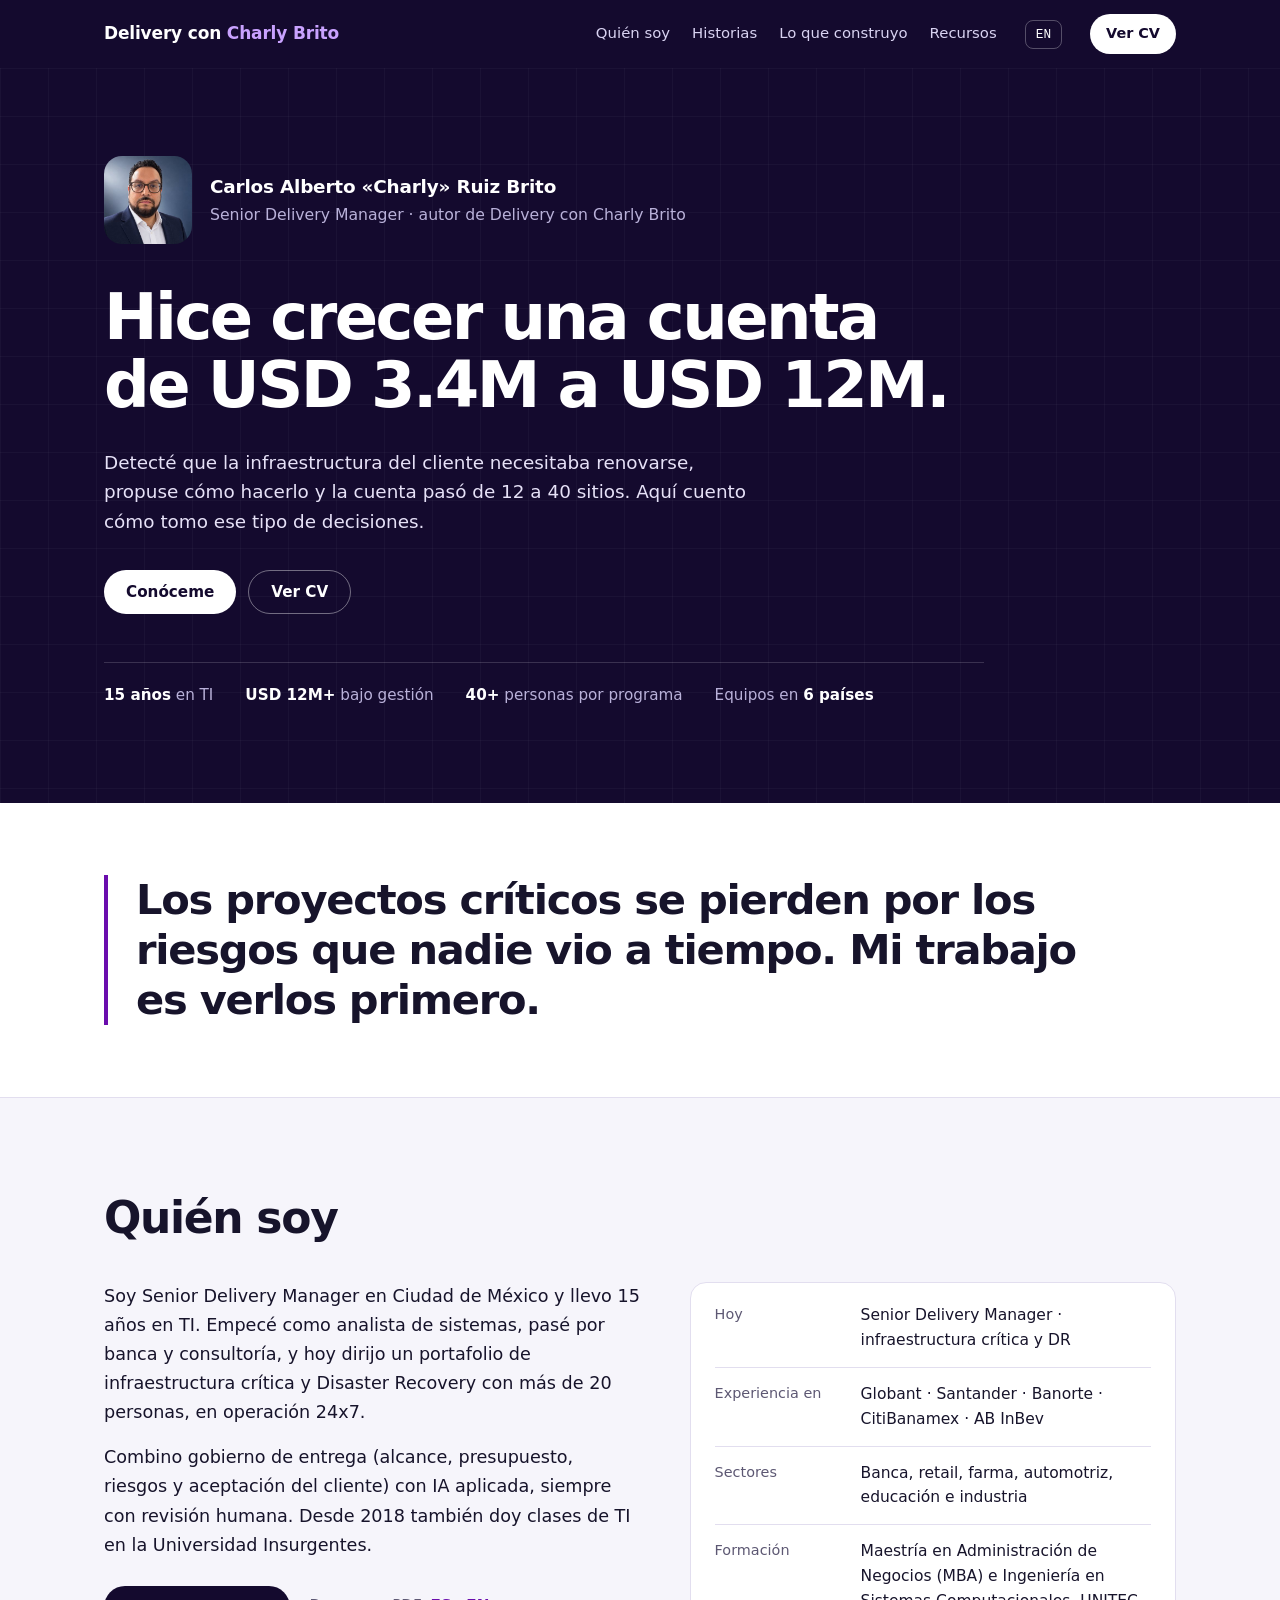
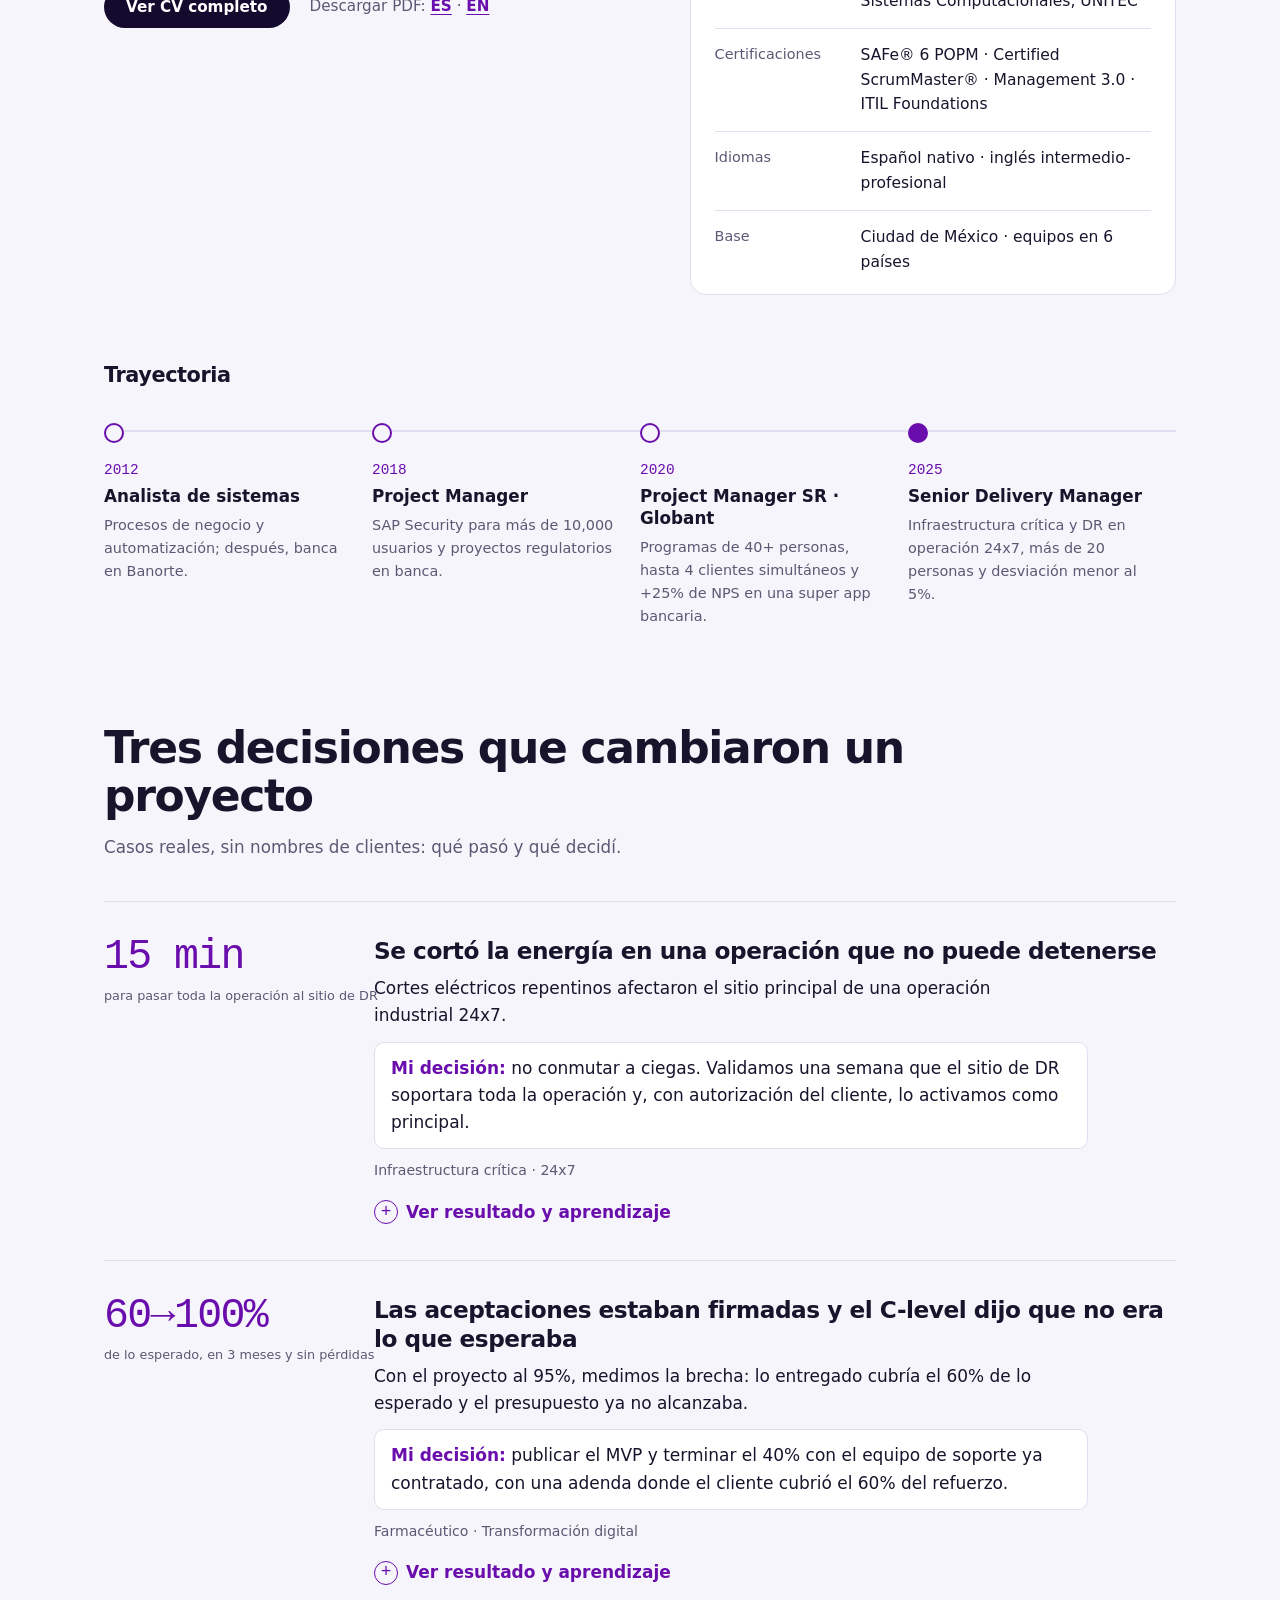
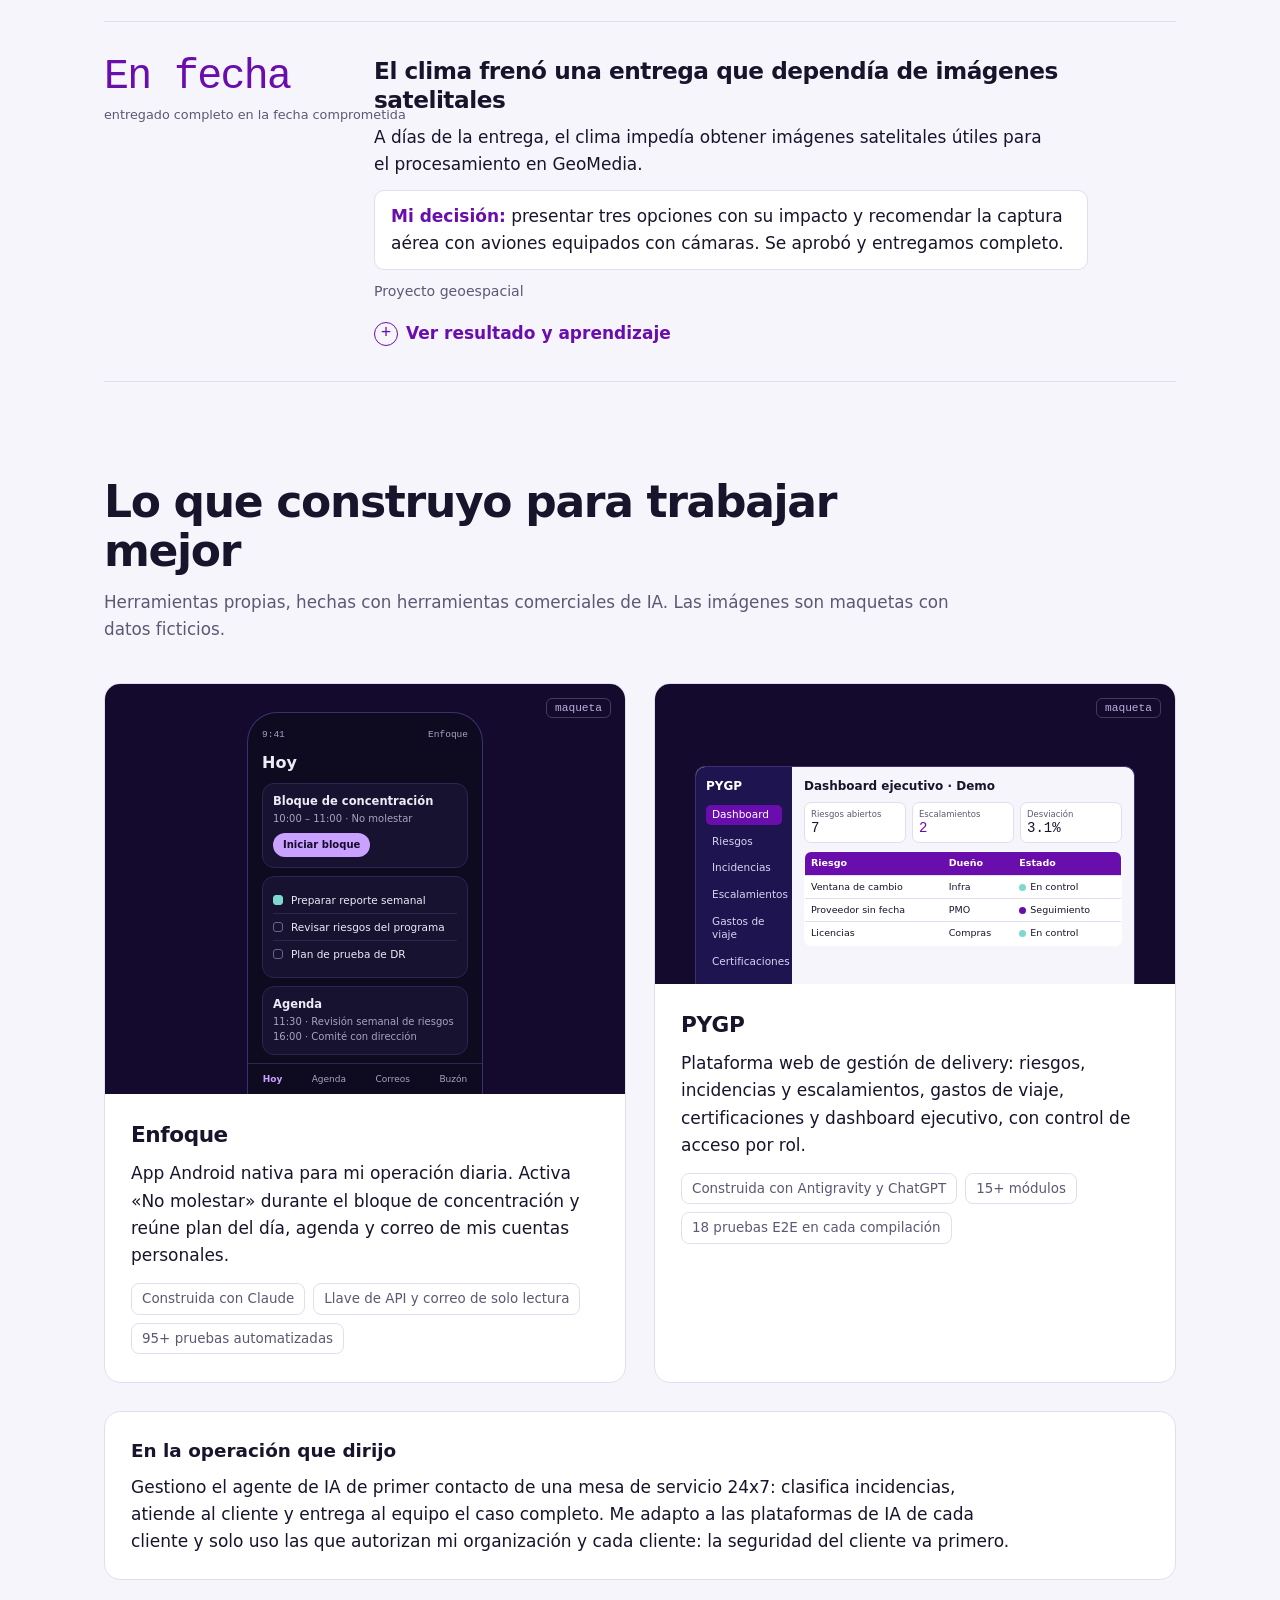
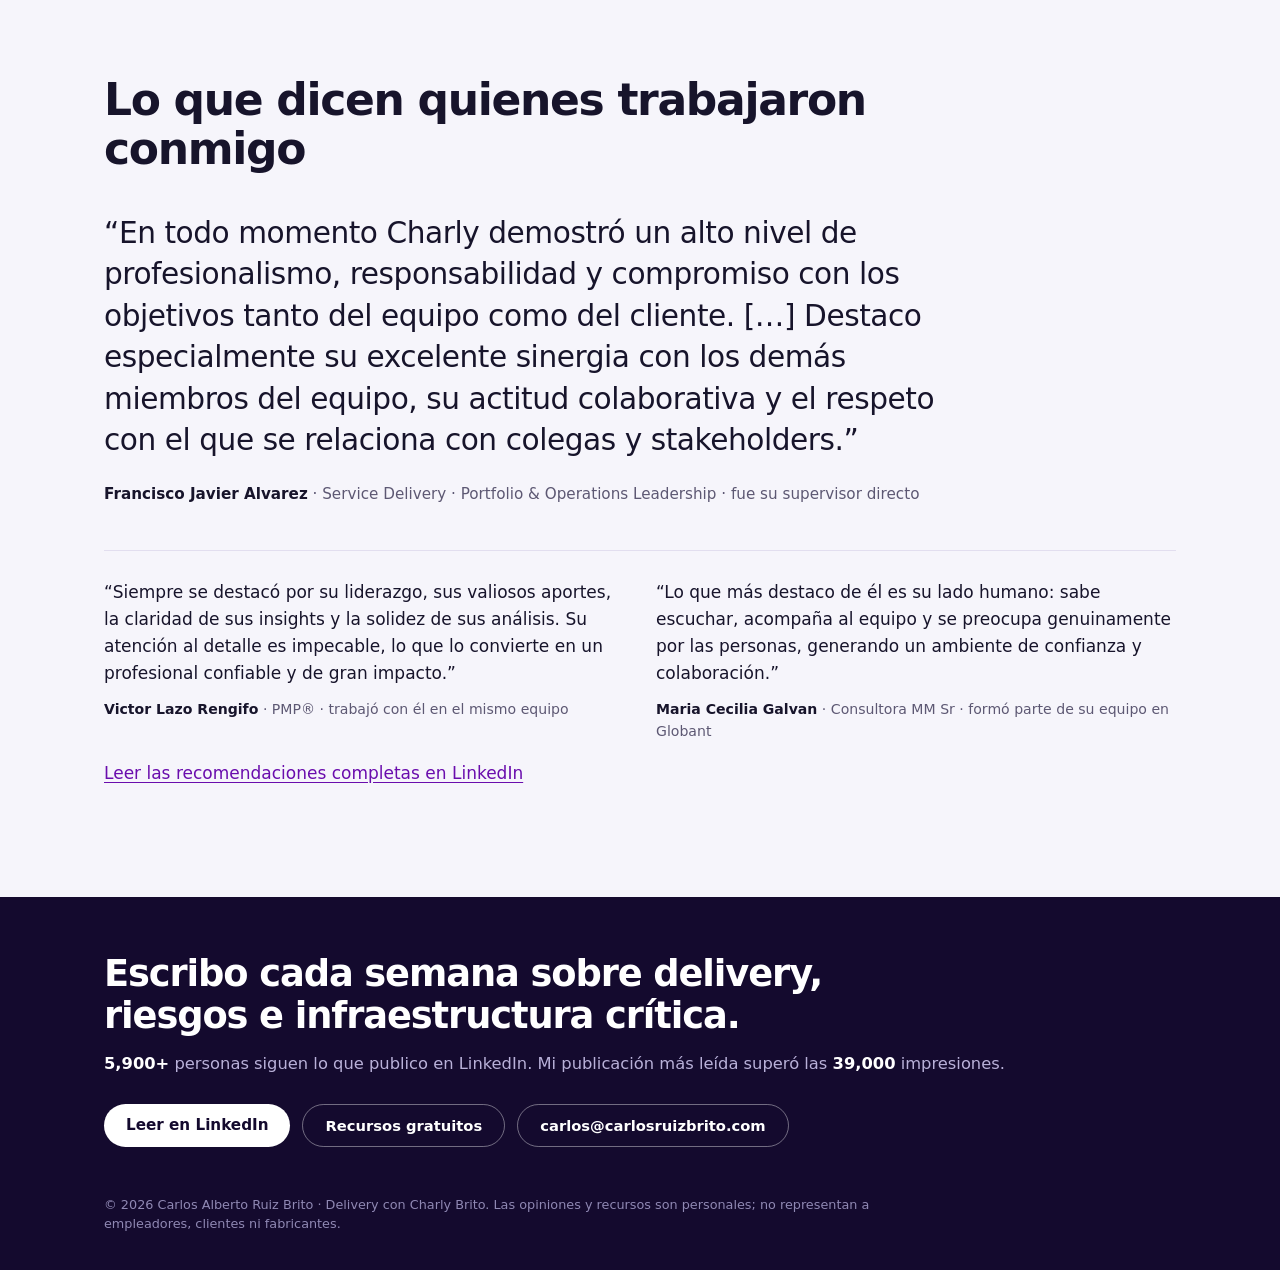
==== commit ab480fa7: "Ajustes de calidad: CV web sin barra de cifras, marca de agua ni turquesa; inicio más ligero en celu" ====
--- a/index.html
+++ b/index.html
@@ -85,7 +85,7 @@
 .btn-line{border:1px solid rgba(255,255,255,.4);color:#fff}
 .facts{margin:48px 0 0;padding:20px 0 0;border-top:1px solid rgba(255,255,255,.16);display:flex;flex-wrap:wrap;gap:8px 32px;color:#b9b1d9;font-size:.95rem;list-style:none}
 .facts b{color:#fff;font-weight:600}
-@media (max-width:700px){.hero{padding:48px 0 64px}.who img{width:72px;height:72px;border-radius:16px}.who{margin-bottom:28px}}
+@media (max-width:700px){.who .autor{display:none}.hero{padding:44px 0 56px}.who img{width:72px;height:72px;border-radius:16px}.who{margin-bottom:28px}}
 /* Punto de vista */
 .pov{background:var(--surface);border-bottom:1px solid var(--line);padding:72px 0}
 .pov-t{margin:0;max-width:24em;font-size:clamp(1.6rem,3.6vw,2.6rem);line-height:1.2;letter-spacing:-.03em;font-weight:700;color:var(--fg);border-left:4px solid var(--accent);padding-left:28px}
@@ -185,13 +185,15 @@
 /* Quién soy */
 .about{display:grid;grid-template-columns:minmax(0,1.05fr) minmax(0,.95fr);gap:48px;align-items:start}
 .bio p{margin:0 0 16px;font-size:1.1rem;line-height:1.65;max-width:34em}
-.bio .cvrow{margin-top:26px}
+.bio .cvrow{margin-top:26px;align-items:center;gap:12px 20px}
+.pdfs{color:var(--muted);font-size:.95rem}.pdfs a{font-weight:600}
 .keys{margin:0;background:var(--surface);border:1px solid var(--line);border-radius:16px;padding:6px 24px}
 .keys div{display:grid;grid-template-columns:130px minmax(0,1fr);gap:16px;padding:14px 0;border-top:1px solid var(--line)}
 .keys div:first-child{border-top:0}
 .keys dt{color:var(--muted);font-size:.9rem}
 .keys dd{margin:0;font-size:.97rem}
 h3.sub{margin:64px 0 28px;font-size:1.3rem;letter-spacing:-.02em}
+@media (max-width:700px){.keys .dup{display:none}.keys div.dup+div{border-top:0}}
 @media (max-width:900px){.about{grid-template-columns:1fr;gap:32px}.keys div{grid-template-columns:1fr;gap:2px}}
 
 /* Trayectoria */
@@ -251,7 +253,7 @@
 <section aria-labelledby="titulo" class="hero">
 <div class="col">
 <div class="copy">
-<div class="who"><img alt="Carlos Alberto Ruiz Brito" height="88" src="foto-carlos.jpg" width="88"/><div><b>Carlos Alberto «Charly» Ruiz Brito</b><span>Senior Delivery Manager · autor de Delivery con Charly Brito</span></div></div>
+<div class="who"><img alt="Carlos Alberto Ruiz Brito" height="88" src="foto-carlos.jpg" width="88"/><div><b>Carlos Alberto «Charly» Ruiz Brito</b><span>Senior Delivery Manager<span class="autor"> · autor de Delivery con Charly Brito</span></span></div></div>
 <h1 id="titulo">Hice crecer una cuenta de USD 3.4M a USD 12M.</h1>
 <p class="lede">Detecté que la infraestructura del cliente necesitaba renovarse, propuse cómo hacerlo y la cuenta pasó de 12 a 40 sitios. Aquí cuento cómo tomo ese tipo de decisiones.</p>
 <div class="actions">
@@ -280,18 +282,17 @@
 <p>Combino gobierno de entrega (alcance, presupuesto, riesgos y aceptación del cliente) con IA aplicada, siempre con revisión humana. Desde 2018 también doy clases de TI en la Universidad Insurgentes.</p>
 <div class="cvrow">
 <a class="btn btn-dark" href="cv.html">Ver CV completo</a>
-<a class="btn btn-out" href="recursos/CV_Carlos_Ruiz_Brito_ES_WEB.pdf">Descargar PDF (ES)</a>
-<a class="btn btn-out" href="recursos/CV_Carlos_Ruiz_Brito_EN_WEB_1.pdf">Descargar PDF (EN)</a>
+<span class="pdfs">Descargar PDF: <a href="recursos/CV_Carlos_Ruiz_Brito_ES_WEB.pdf">ES</a> · <a href="recursos/CV_Carlos_Ruiz_Brito_EN_WEB_1.pdf">EN</a></span>
 </div>
 </div>
 <dl class="keys">
-<div><dt>Hoy</dt><dd>Senior Delivery Manager · infraestructura crítica y DR</dd></div>
+<div class="dup"><dt>Hoy</dt><dd>Senior Delivery Manager · infraestructura crítica y DR</dd></div>
 <div><dt>Experiencia en</dt><dd>Globant · Santander · Banorte · CitiBanamex · AB InBev</dd></div>
 <div><dt>Sectores</dt><dd>Banca, retail, farma, automotriz, educación e industria</dd></div>
 <div><dt>Formación</dt><dd>Maestría en Administración de Negocios (MBA) e Ingeniería en Sistemas Computacionales, UNITEC</dd></div>
 <div><dt>Certificaciones</dt><dd>SAFe® 6 POPM · Certified ScrumMaster® · Management 3.0 · ITIL Foundations</dd></div>
 <div><dt>Idiomas</dt><dd>Español nativo · inglés intermedio-profesional</dd></div>
-<div><dt>Base</dt><dd>Ciudad de México · equipos en 6 países</dd></div>
+<div class="dup"><dt>Base</dt><dd>Ciudad de México · equipos en 6 países</dd></div>
 </dl>
 </div>
 <h3 class="sub">Trayectoria</h3>
@@ -344,7 +345,7 @@
 </div>
 </article>
 <article class="story">
-<div class="big">0 días<small>de retraso en la fecha comprometida</small></div>
+<div class="big">En fecha<small>entregado completo en la fecha comprometida</small></div>
 <div>
 <h3>El clima frenó una entrega que dependía de imágenes satelitales</h3>
 <p class="hook">A días de la entrega, el clima impedía obtener imágenes satelitales útiles para el procesamiento en GeoMedia.</p>
